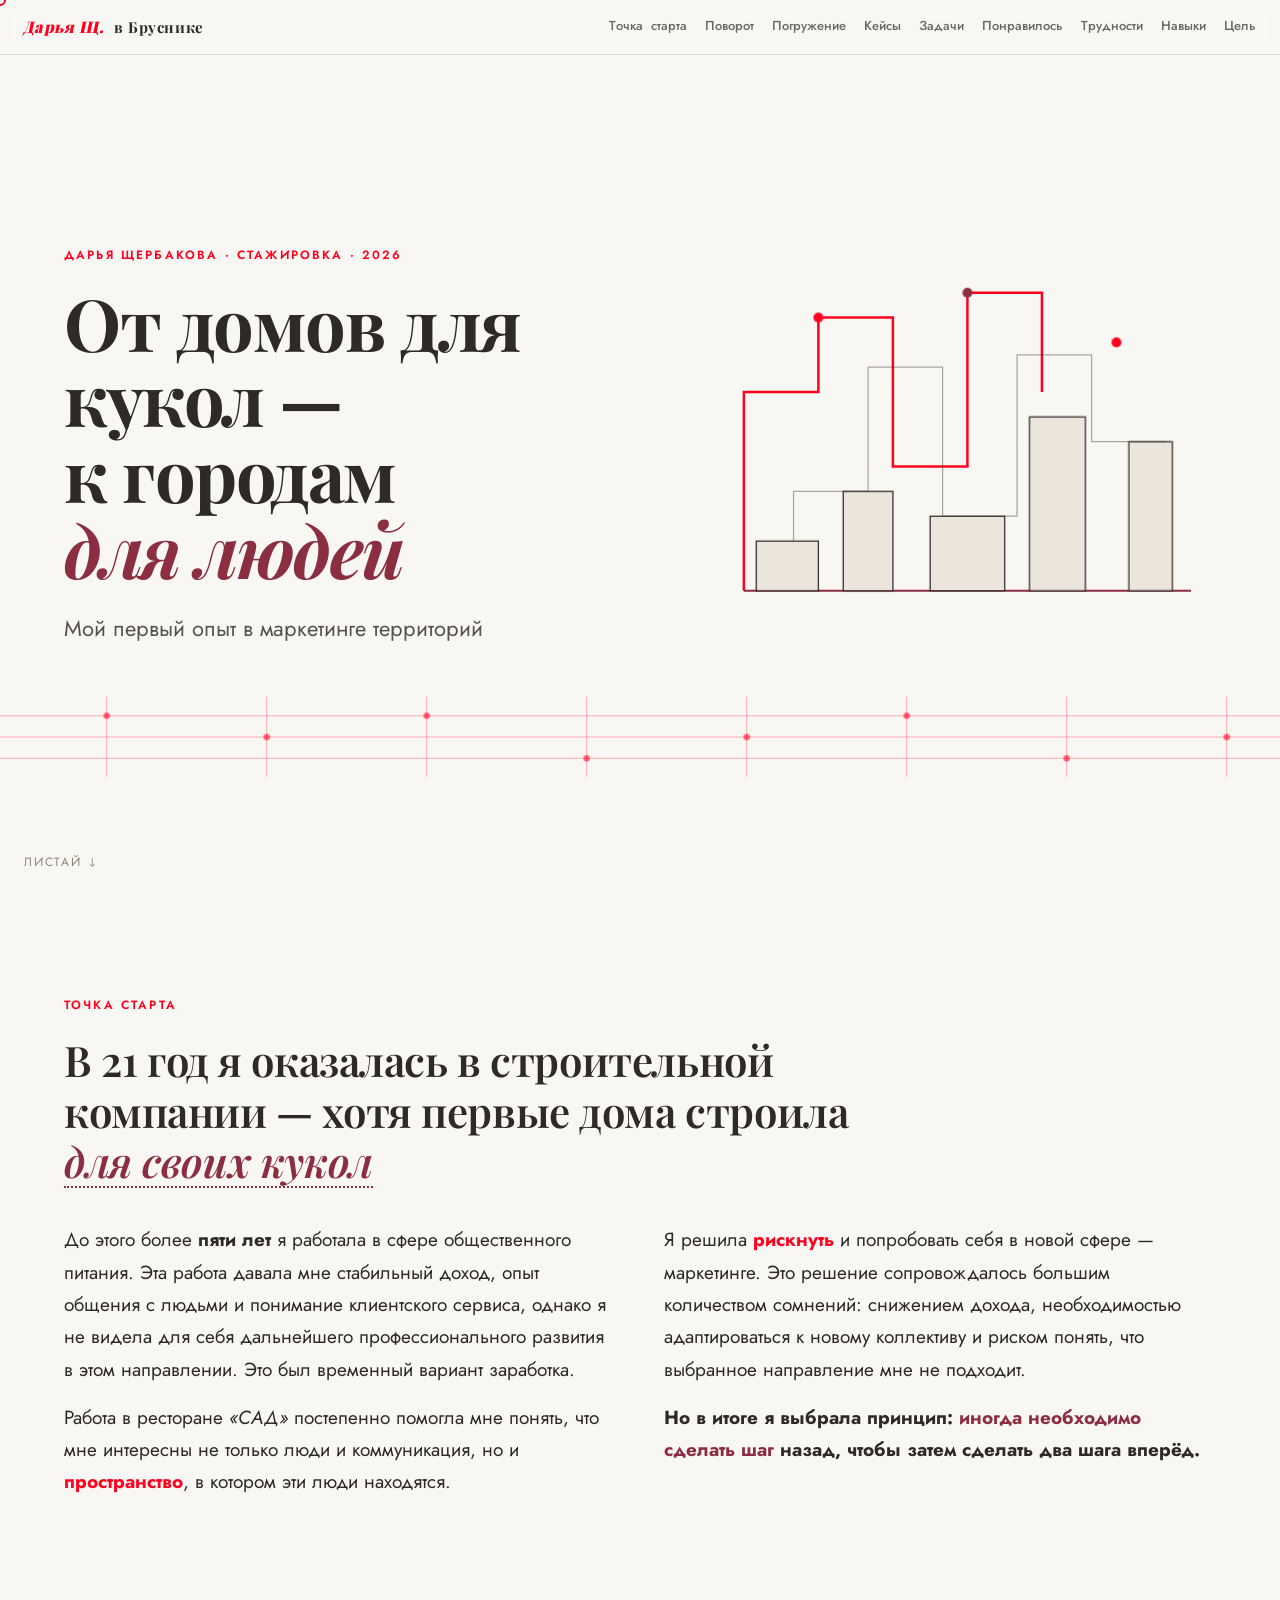
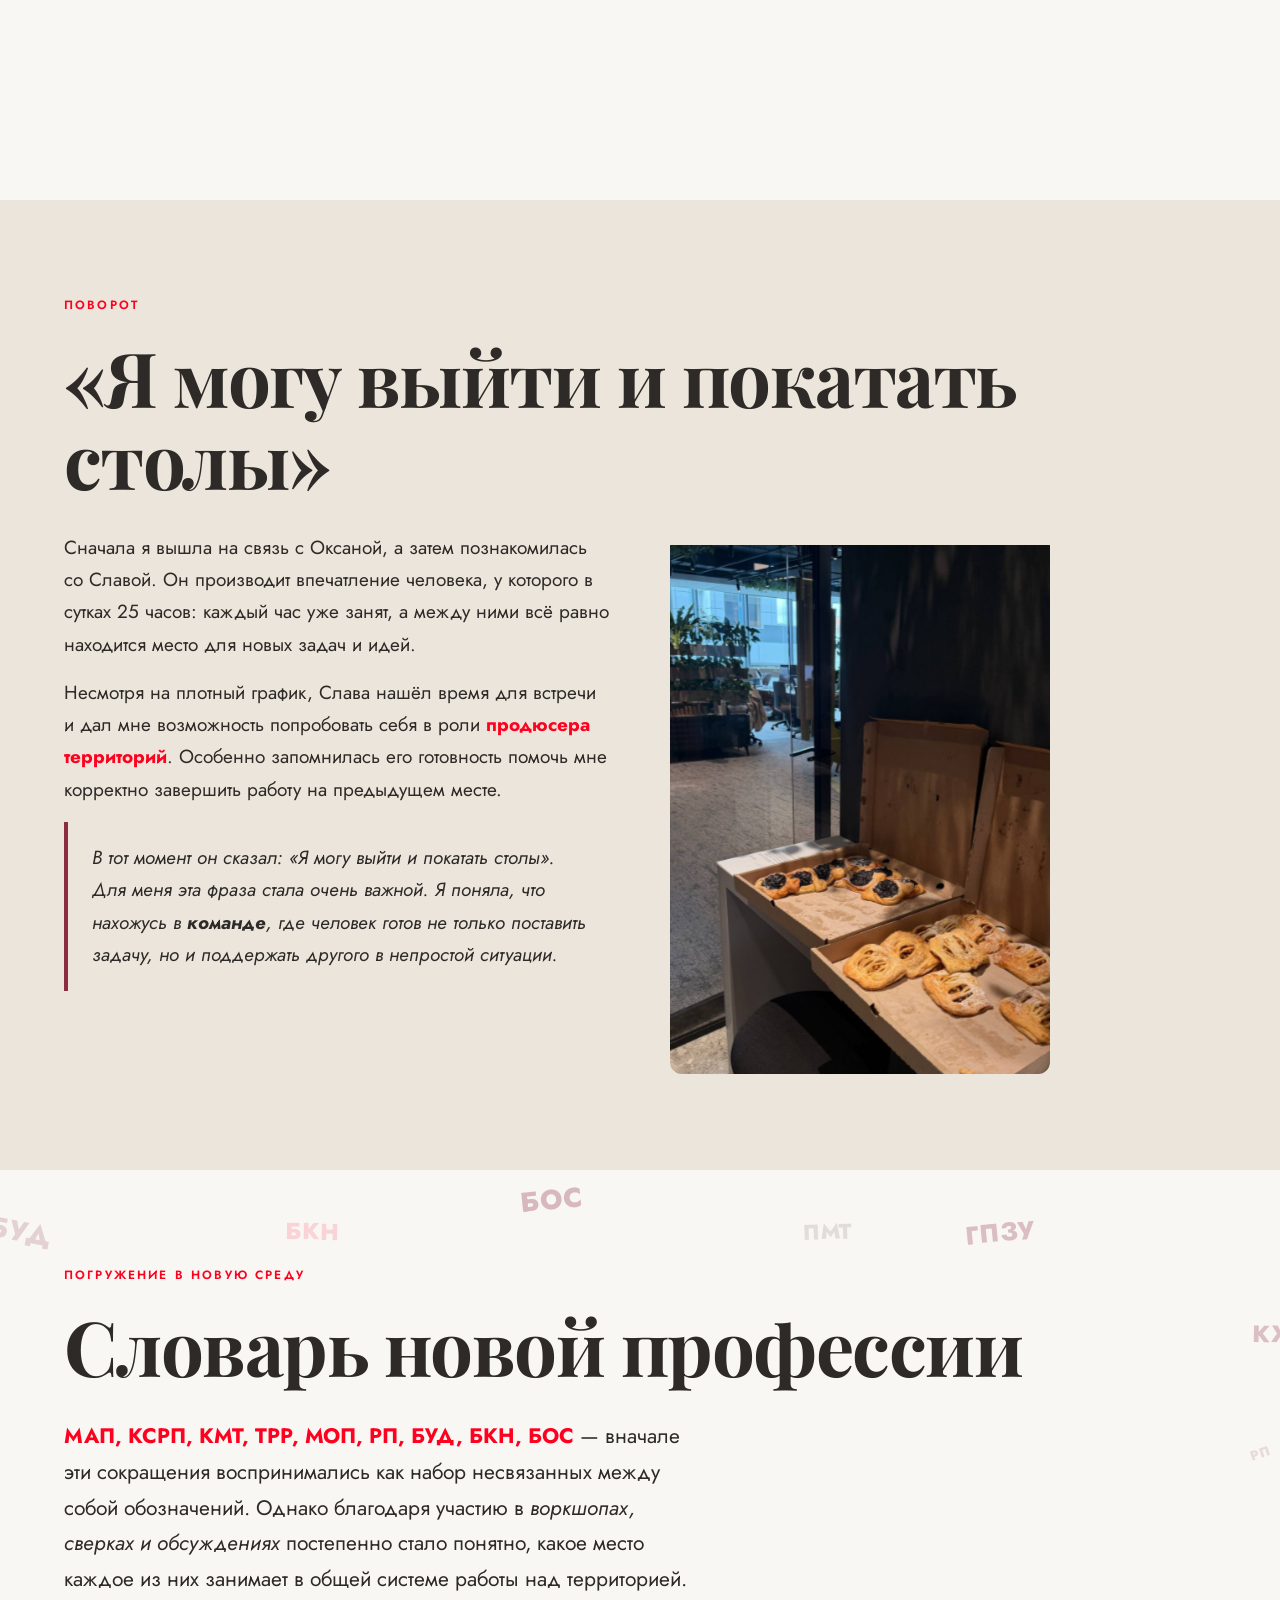
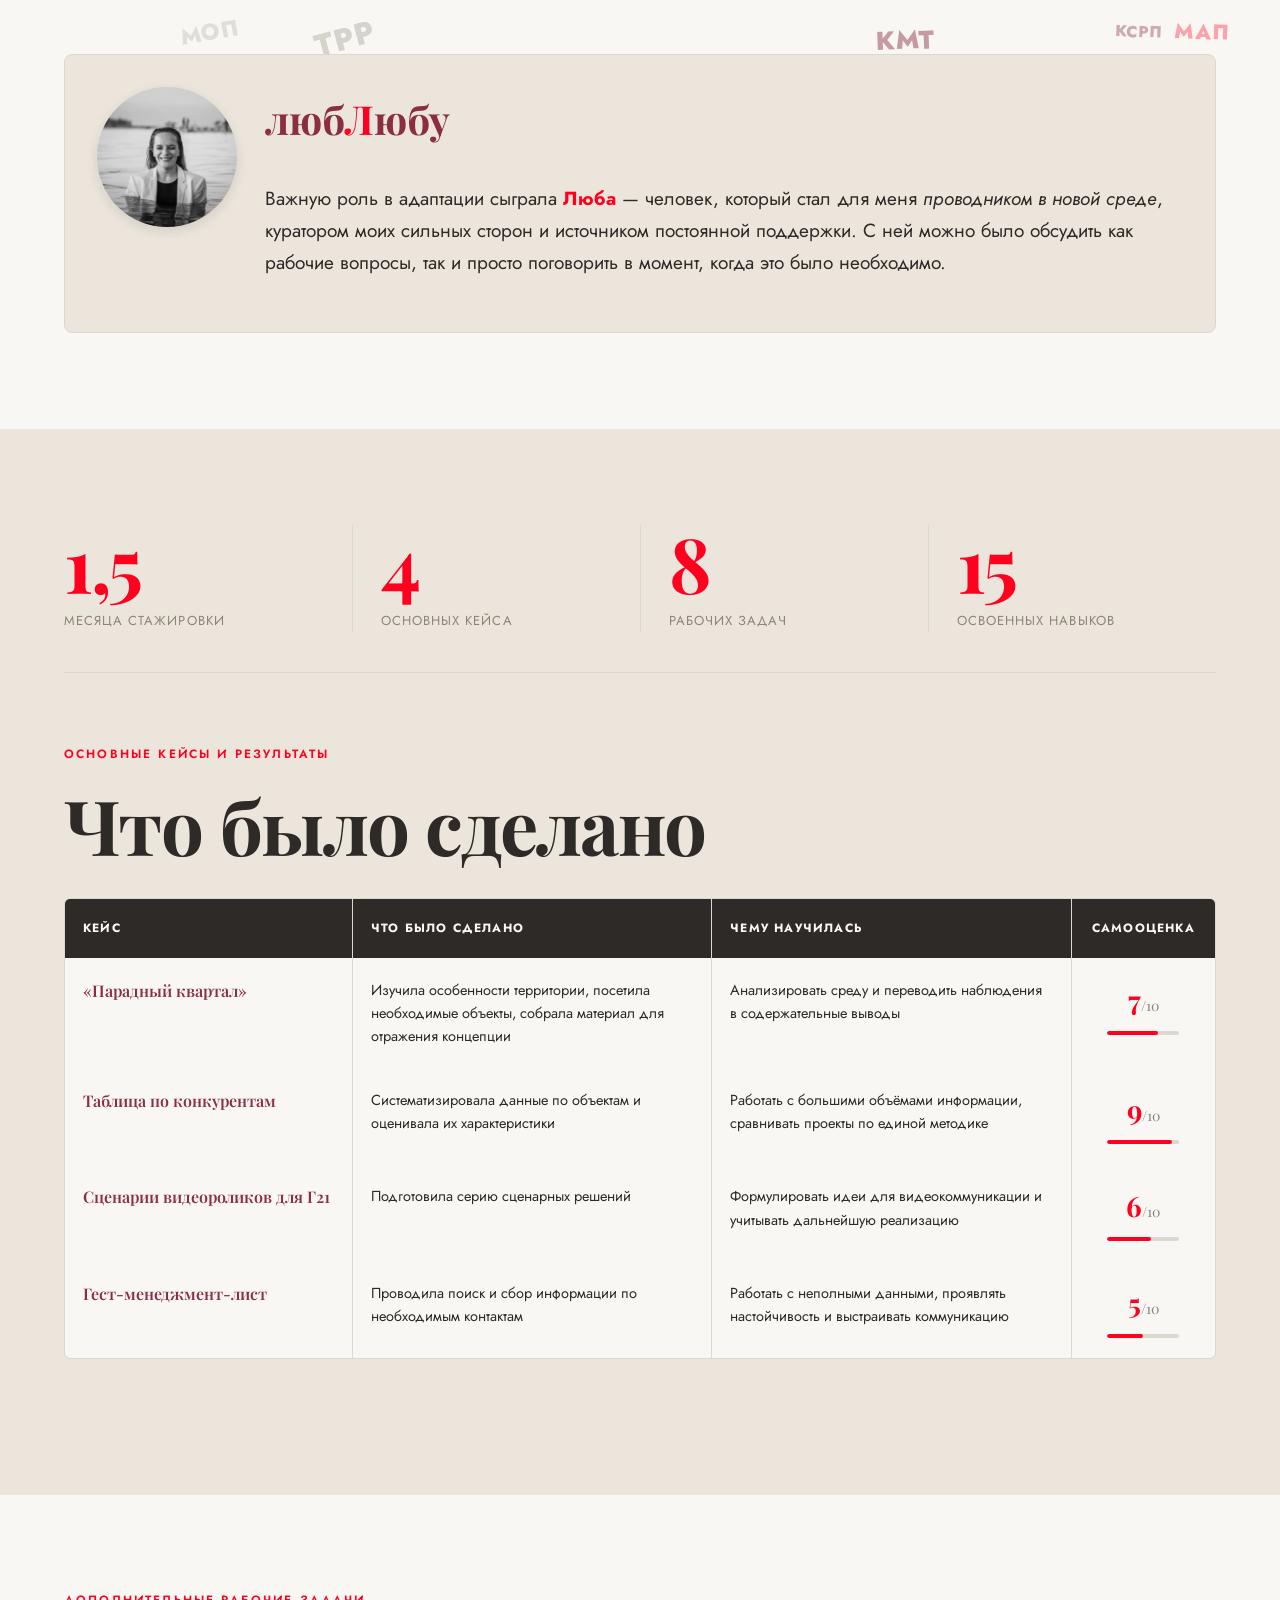
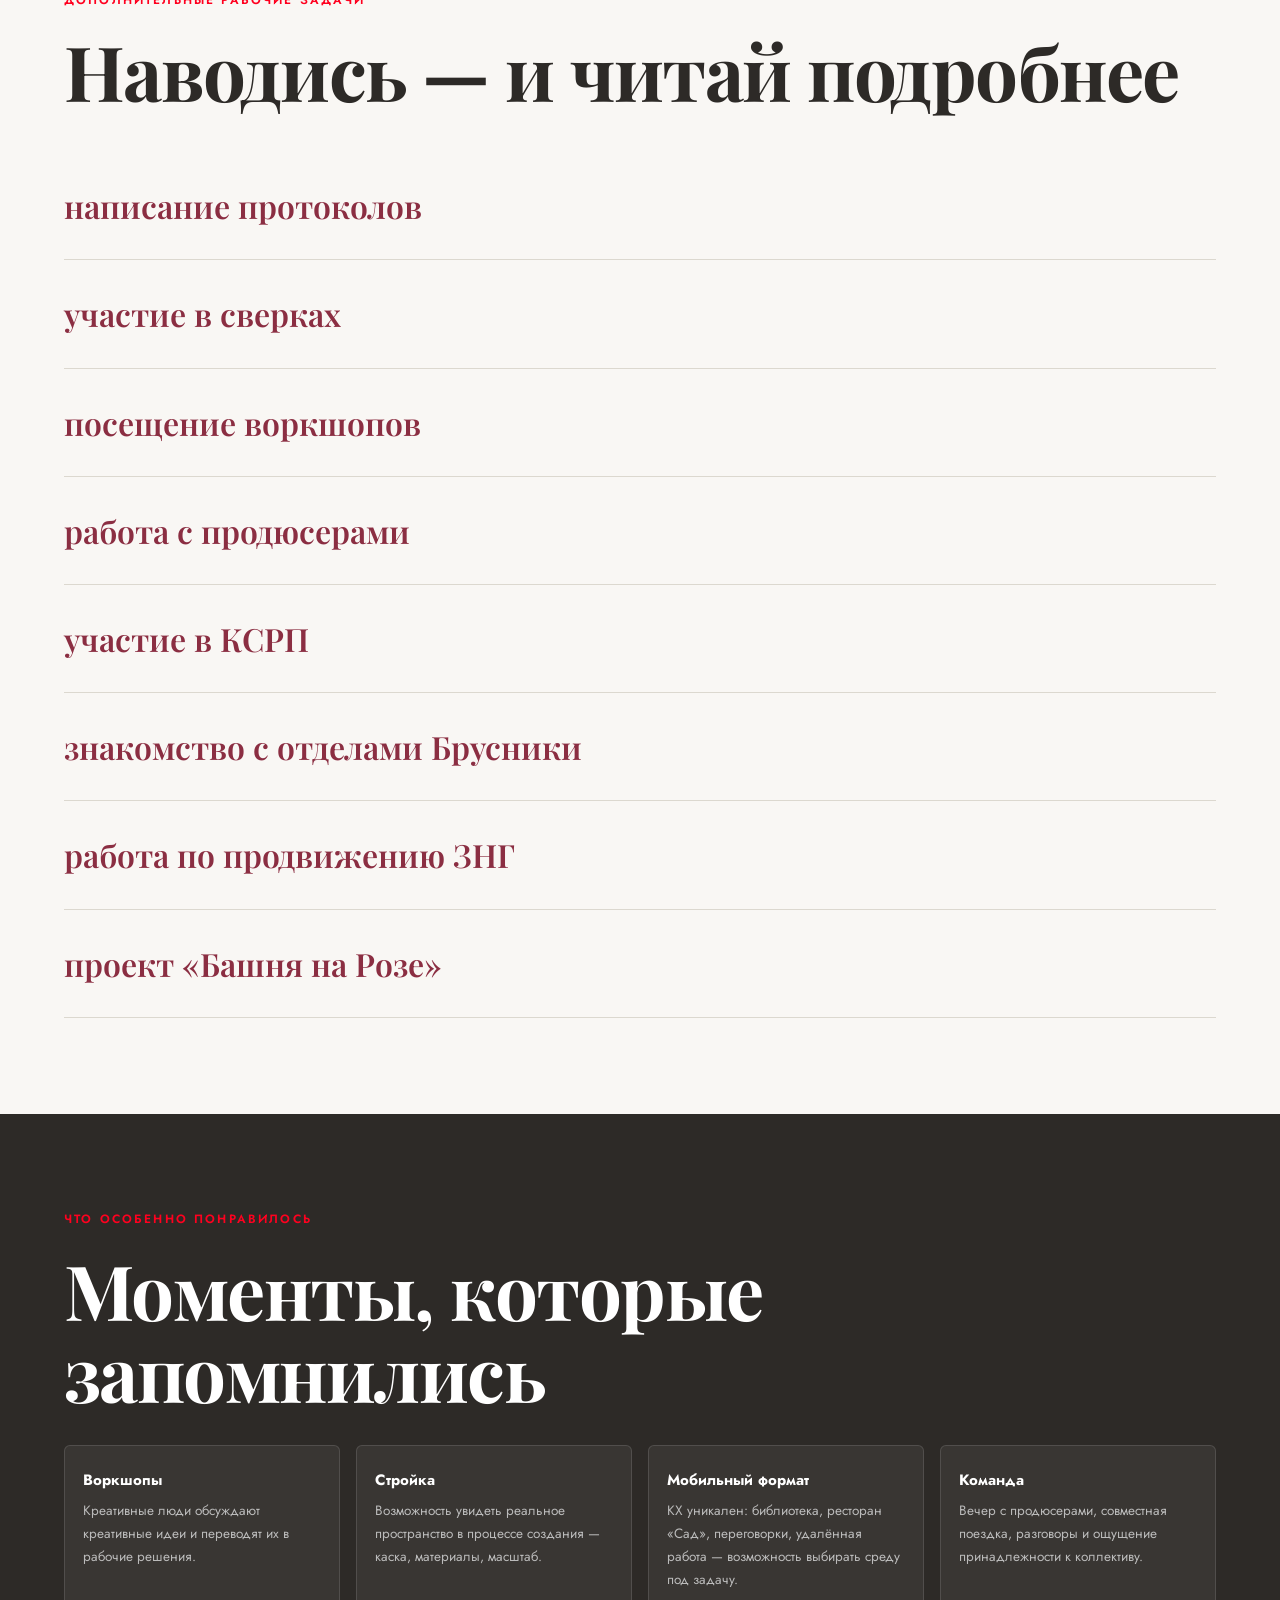
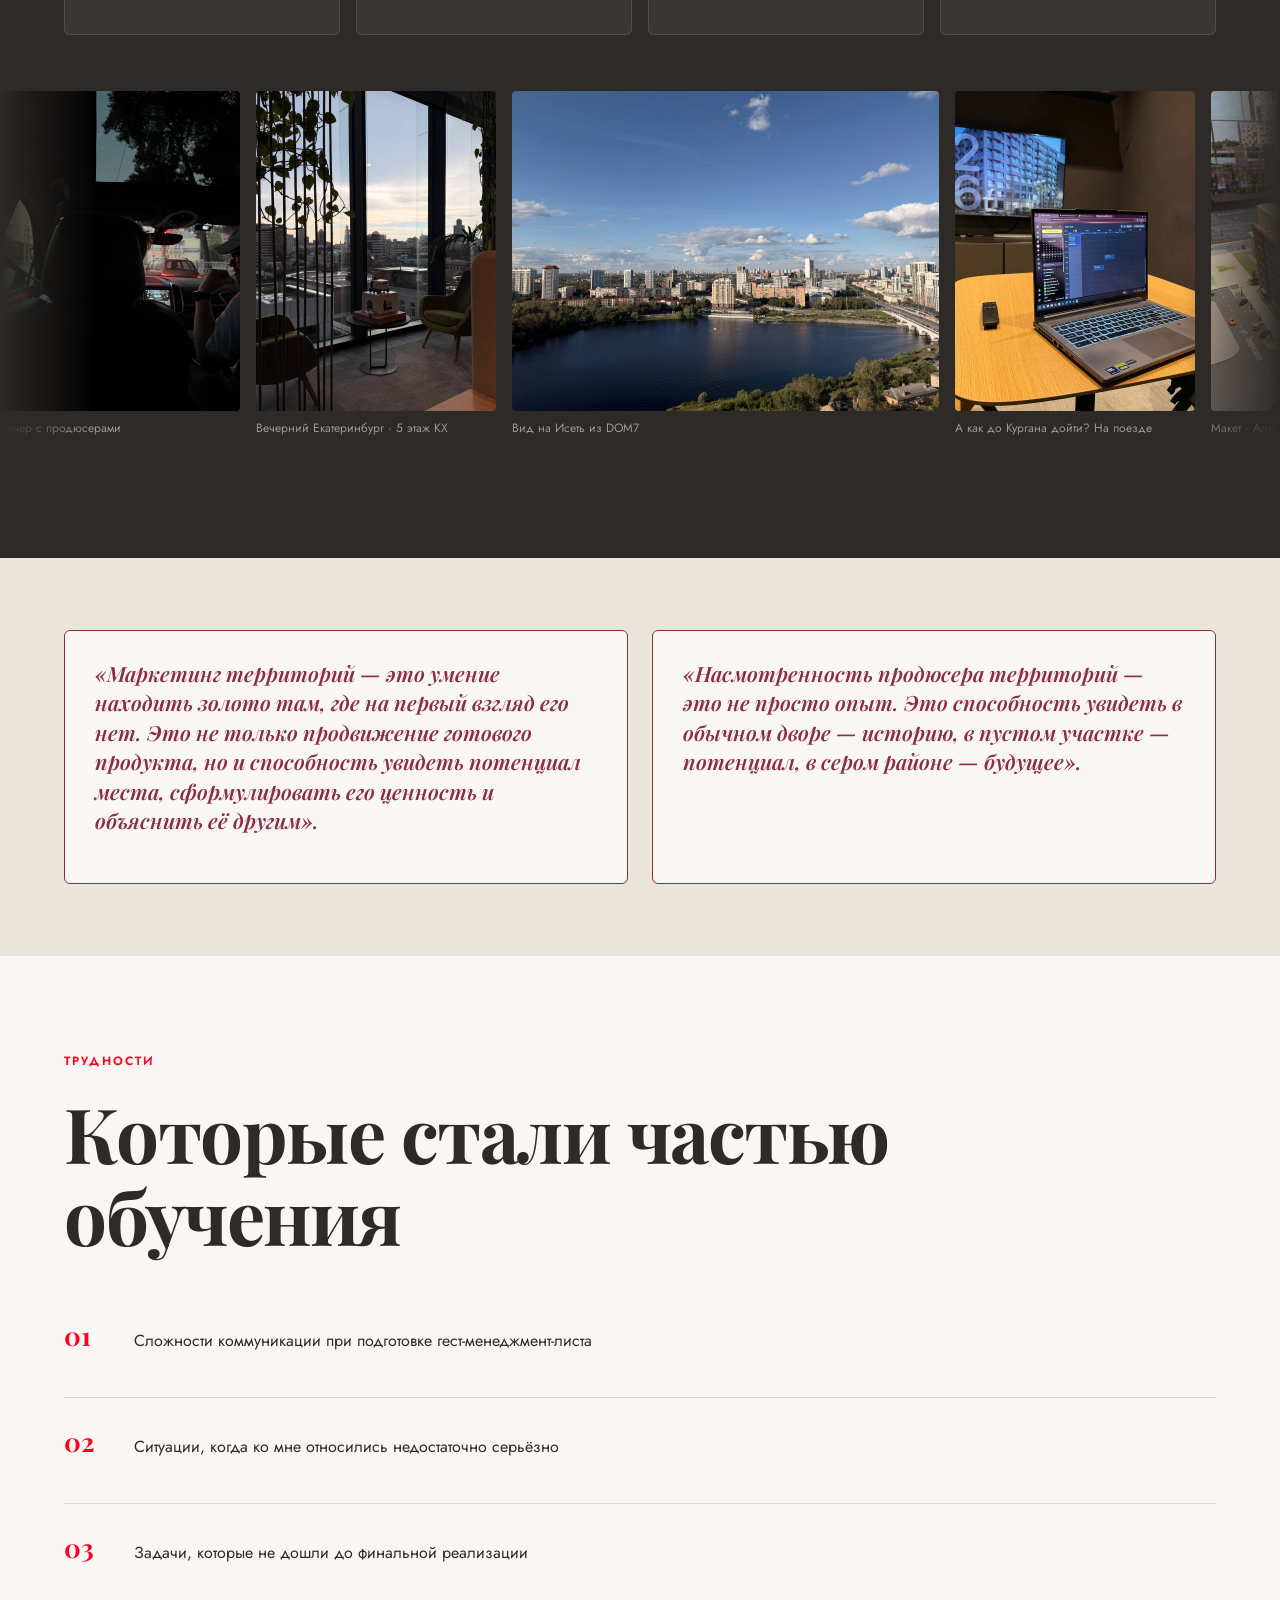
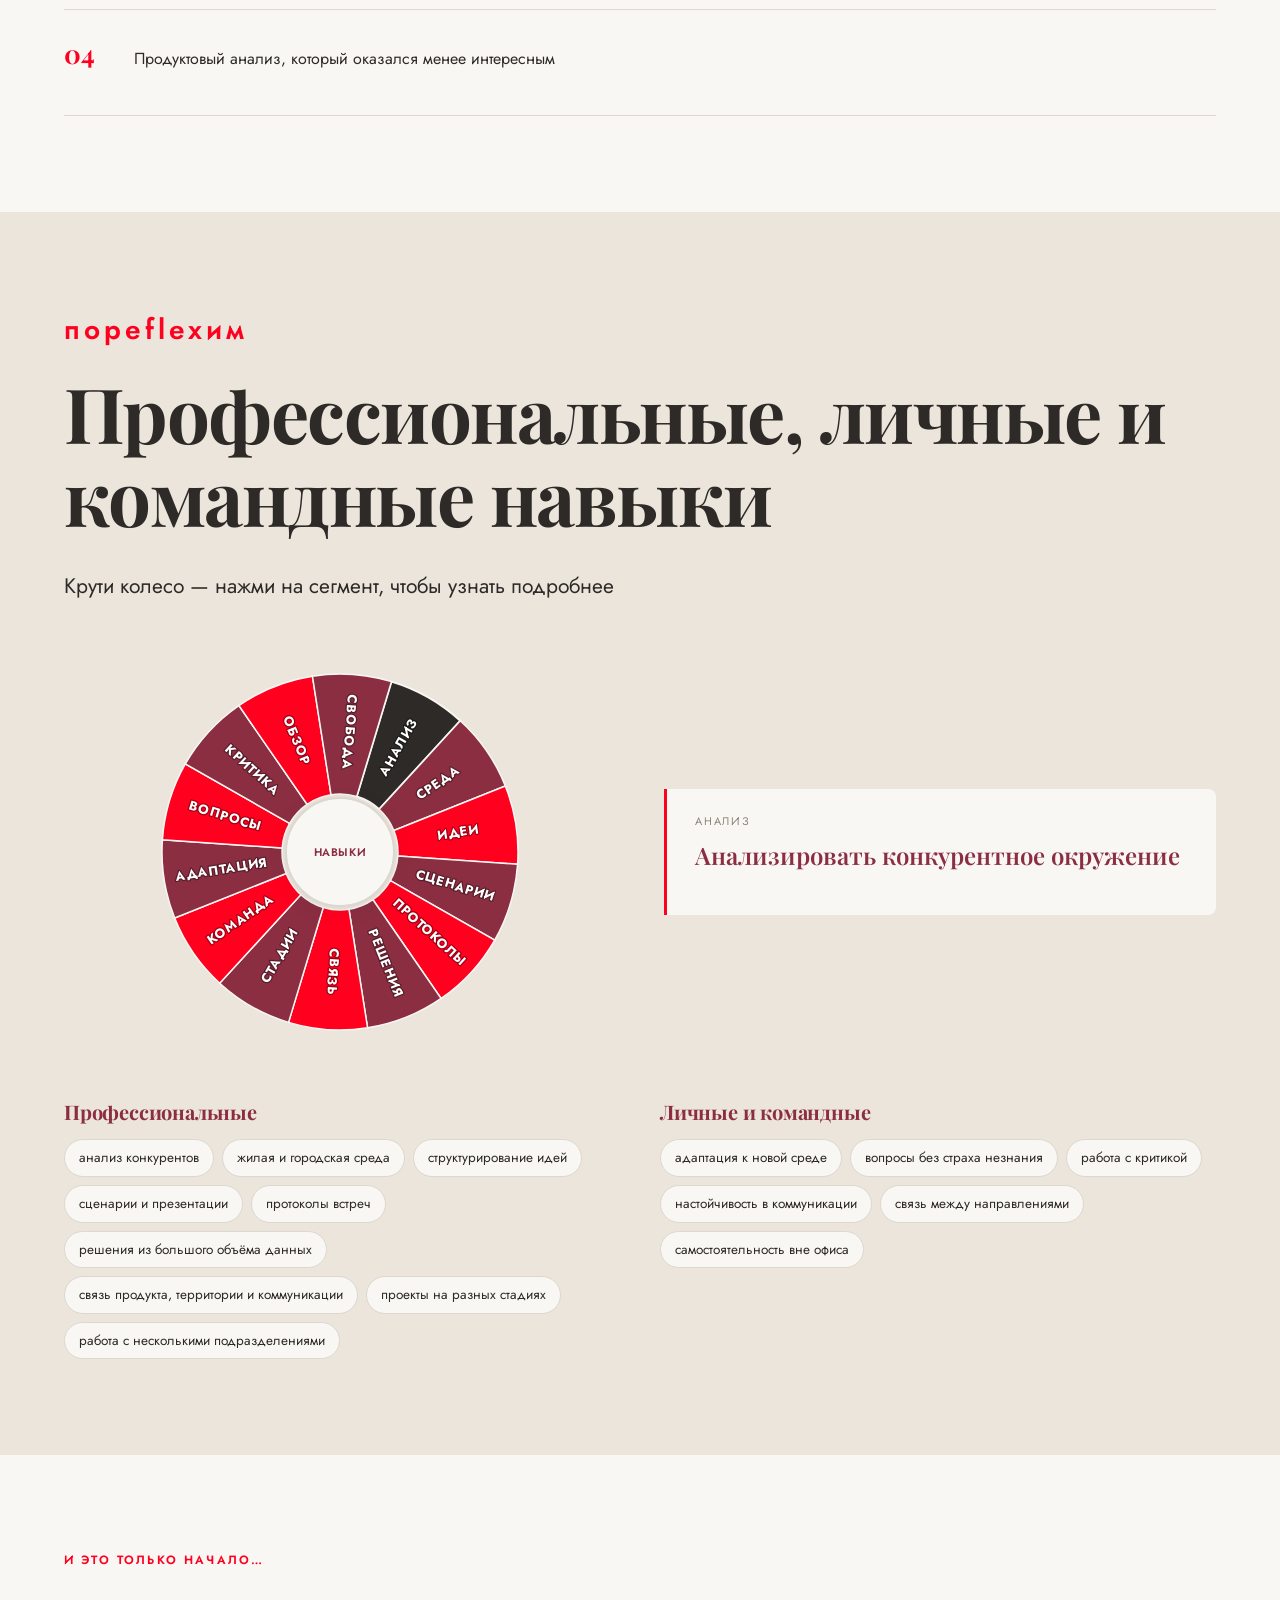
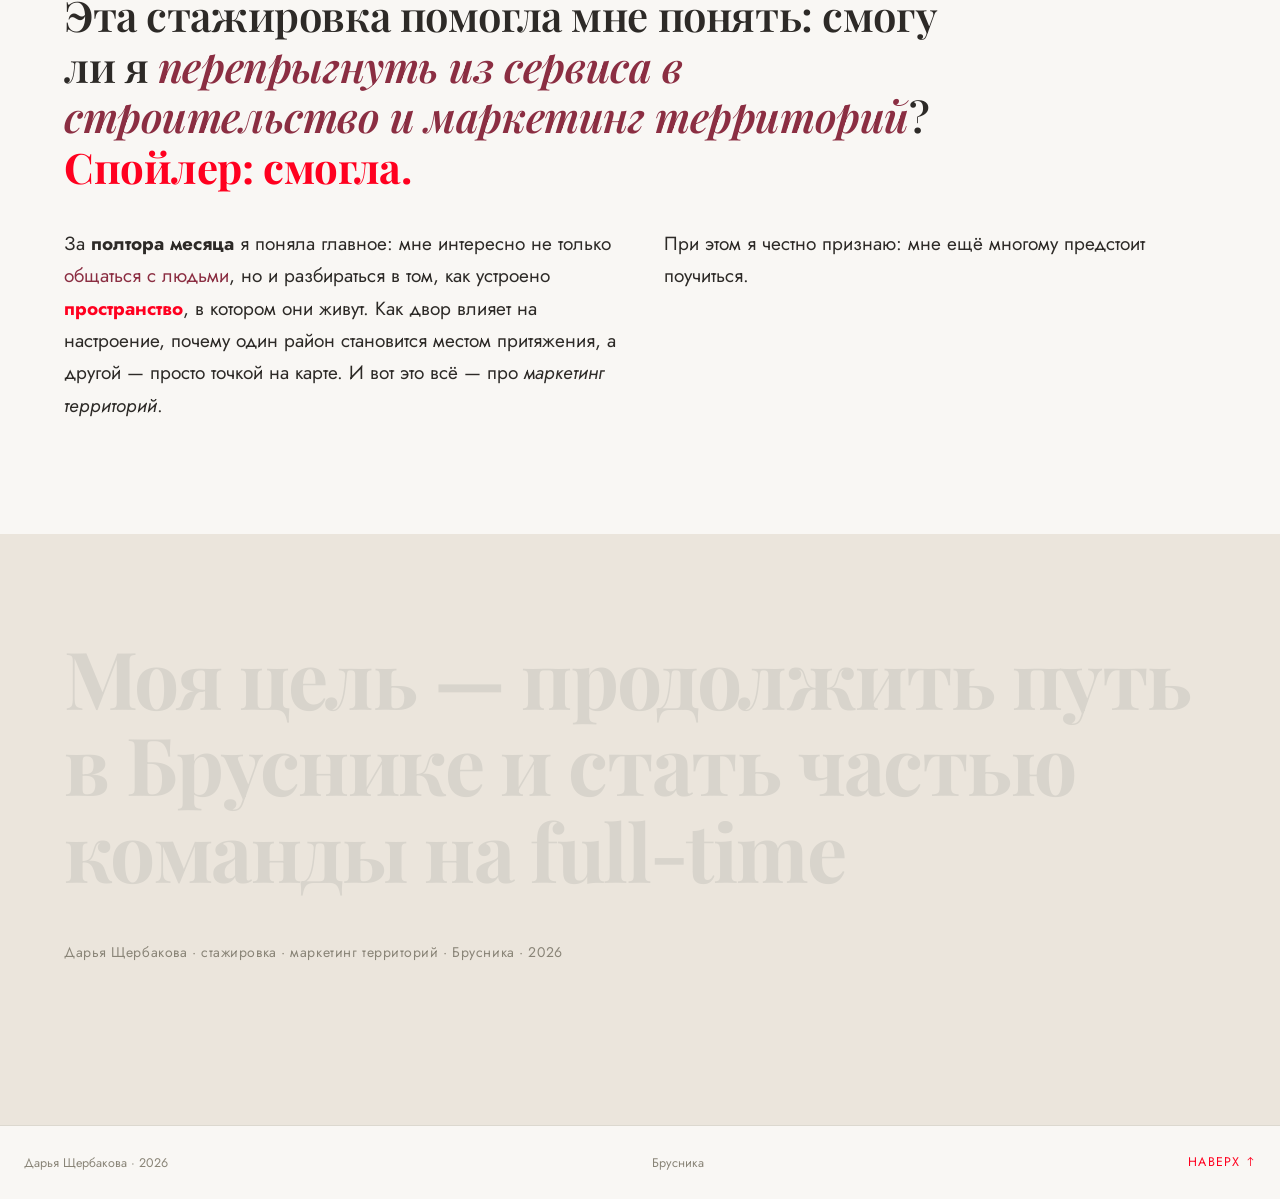
==== index.html @ 850f5a81 "Уплотнить карточку колеса, чипы навыков, доводку сегмента наверх, выравнивание оценок, разделители с" ====
<!doctype html>
<html lang="ru">
	<head>
		<meta charset="UTF-8" />
		<meta name="viewport" content="width=device-width, initial-scale=1.0" />
		<title>От домов для кукол — к городам для людей · Дарья Щербакова</title>
		<meta
			name="description"
			content="Отчёт о первом опыте в маркетинге территорий. Дарья Щербакова · Брусника · 2026"
		/>
		<meta name="robots" content="noindex" />
		<link rel="preconnect" href="https://fonts.googleapis.com" />
		<link rel="preconnect" href="https://fonts.gstatic.com" crossorigin />
		<link
			href="https://fonts.googleapis.com/css2?family=Jost:wght@400;500;600&family=Manrope:wght@400;500;600&family=Playfair+Display:ital,wght@0,400;0,600;0,700;0,900;1,400&display=swap"
			rel="stylesheet"
		/>
		<link rel="stylesheet" href="styles.css" />
	</head>
	<body>
		<div class="progress-bar" id="progressBar" aria-hidden="true"></div>
		<div class="cursor" id="cursor" aria-hidden="true"></div>
		<div class="cursor-glow" id="cursorGlow" aria-hidden="true"></div>

		<nav>
			<div class="logo"><span class="logo-name">Дарья Щ.</span> в Бруснике</div>
			<div class="links">
				<a href="#start" class="nav-link">Точка&nbsp;&nbsp;старта</a>
				<a href="#turn" class="nav-link">Поворот</a>
				<a href="#dive" class="nav-link">Погружение</a>
				<a href="#cases" class="nav-link">Кейсы</a>
				<a href="#tasks" class="nav-link">Задачи</a>
				<a href="#liked" class="nav-link">Понравилось</a>
				<a href="#hard" class="nav-link">Трудности</a>
				<a href="#reflect" class="nav-link">Навыки</a>
				<a href="#final" class="nav-link">Цель</a>
			</div>
		</nav>

		<!-- HERO -->
		<header class="hero" id="top">
			<div class="wrap hero-grid">
				<div class="hero-text">
					<div class="kicker reveal">Дарья Щербакова · Стажировка · 2026</div>
					<h1 class="reveal">
						От домов для кукол —<br />к городам <em>для людей</em>
					</h1>
					<p class="sub reveal">Мой первый опыт в маркетинге территорий</p>
				</div>
				<div class="hero-graphic reveal" aria-hidden="true">
					<svg
						class="city-lines"
						viewBox="0 0 400 320"
						fill="none"
						xmlns="http://www.w3.org/2000/svg"
					>
						<path
							class="line line-1"
							d="M20 280 L20 120 L80 120 L80 60 L140 60 L140 180 L200 180 L200 40 L260 40 L260 140 L320 140 L320 80 L380 80 L380 280"
							stroke="#FF001F"
							stroke-width="2"
						/>
						<path
							class="line line-2"
							d="M20 280 L380 280"
							stroke="#8B2E42"
							stroke-width="1.5"
						/>
						<path
							class="line line-3"
							d="M60 280 L60 200 L120 200 L120 100 L180 100 L180 220 L240 220 L240 90 L300 90 L300 160 L360 160 L360 280"
							stroke="#2D2A27"
							stroke-width="1"
							opacity="0.4"
						/>
						<circle class="dot dot-1" cx="80" cy="60" r="4" fill="#FF001F" />
						<circle class="dot dot-2" cx="200" cy="40" r="4" fill="#8B2E42" />
						<circle class="dot dot-3" cx="320" cy="80" r="4" fill="#FF001F" />
						<rect
							class="block block-1"
							x="30"
							y="240"
							width="50"
							height="40"
							fill="#EBE5DC"
							stroke="#2D2A27"
							stroke-width="1"
						/>
						<rect
							class="block block-2"
							x="100"
							y="200"
							width="40"
							height="80"
							fill="#EBE5DC"
							stroke="#2D2A27"
							stroke-width="1"
						/>
						<rect
							class="block block-3"
							x="170"
							y="220"
							width="60"
							height="60"
							fill="#EBE5DC"
							stroke="#2D2A27"
							stroke-width="1"
						/>
						<rect
							class="block block-4"
							x="250"
							y="140"
							width="45"
							height="140"
							fill="#EBE5DC"
							stroke="#2D2A27"
							stroke-width="1"
						/>
						<rect
							class="block block-5"
							x="330"
							y="160"
							width="35"
							height="120"
							fill="#EBE5DC"
							stroke="#2D2A27"
							stroke-width="1"
						/>
					</svg>
				</div>
			</div>
			<div class="hero-animation">
				<svg class="city-plan" viewBox="0 0 1200 80" preserveAspectRatio="xMidYMid slice">
					<!-- Горизонтальные линии -->
					<line class="plan-line h-line-1" x1="0" y1="20" x2="1200" y2="20" />
					<line class="plan-line h-line-2" x1="0" y1="40" x2="1200" y2="40" />
					<line class="plan-line h-line-3" x1="0" y1="60" x2="1200" y2="60" />
					
					<!-- Вертикальные линии -->
					<line class="plan-line v-line-1" x1="100" y1="0" x2="100" y2="80" />
					<line class="plan-line v-line-2" x1="250" y1="0" x2="250" y2="80" />
					<line class="plan-line v-line-3" x1="400" y1="0" x2="400" y2="80" />
					<line class="plan-line v-line-4" x1="550" y1="0" x2="550" y2="80" />
					<line class="plan-line v-line-5" x1="700" y1="0" x2="700" y2="80" />
					<line class="plan-line v-line-6" x1="850" y1="0" x2="850" y2="80" />
					<line class="plan-line v-line-7" x1="1000" y1="0" x2="1000" y2="80" />
					<line class="plan-line v-line-8" x1="1150" y1="0" x2="1150" y2="80" />
					
					<!-- Пульсирующие точки на пересечениях -->
					<circle class="plan-dot dot-1" cx="100" cy="20" r="3" />
					<circle class="plan-dot dot-2" cx="250" cy="40" r="3" />
					<circle class="plan-dot dot-3" cx="400" cy="20" r="3" />
					<circle class="plan-dot dot-4" cx="550" cy="60" r="3" />
					<circle class="plan-dot dot-5" cx="700" cy="40" r="3" />
					<circle class="plan-dot dot-6" cx="850" cy="20" r="3" />
					<circle class="plan-dot dot-7" cx="1000" cy="60" r="3" />
					<circle class="plan-dot dot-8" cx="1150" cy="40" r="3" />
					
					<!-- Машинки на горизонтальных линиях - пробка -->
					<!-- Линия 1 -->
					<g class="car car-1-1">
						<rect x="0" y="17" width="18" height="6" rx="2" fill="#ff001f" />
						<circle cx="4" cy="23" r="2" fill="#2d2a27" />
						<circle cx="14" cy="23" r="2" fill="#2d2a27" />
					</g>
					<g class="car car-1-2">
						<rect x="0" y="17" width="18" height="6" rx="2" fill="#8b2e42" />
						<circle cx="4" cy="23" r="2" fill="#2d2a27" />
						<circle cx="14" cy="23" r="2" fill="#2d2a27" />
					</g>
					<g class="car car-1-3">
						<rect x="0" y="17" width="18" height="6" rx="2" fill="#8a8578" />
						<circle cx="4" cy="23" r="2" fill="#2d2a27" />
						<circle cx="14" cy="23" r="2" fill="#2d2a27" />
					</g>
					
					<!-- Линия 2 -->
					<g class="car car-2-1">
						<rect x="0" y="37" width="18" height="6" rx="2" fill="#2d2a27" />
						<circle cx="4" cy="43" r="2" fill="#1a1816" />
						<circle cx="14" cy="43" r="2" fill="#1a1816" />
					</g>
					<g class="car car-2-2">
						<rect x="0" y="37" width="18" height="6" rx="2" fill="#ff001f" />
						<circle cx="4" cy="43" r="2" fill="#2d2a27" />
						<circle cx="14" cy="43" r="2" fill="#2d2a27" />
					</g>
					<g class="car car-2-3">
						<rect x="0" y="37" width="18" height="6" rx="2" fill="#dcd8cf" />
						<circle cx="4" cy="43" r="2" fill="#2d2a27" />
						<circle cx="14" cy="43" r="2" fill="#2d2a27" />
					</g>
					
					<!-- Линия 3 -->
					<g class="car car-3-1">
						<rect x="0" y="57" width="18" height="6" rx="2" fill="#8b2e42" />
						<circle cx="4" cy="63" r="2" fill="#2d2a27" />
						<circle cx="14" cy="63" r="2" fill="#2d2a27" />
					</g>
					<g class="car car-3-2">
						<rect x="0" y="57" width="18" height="6" rx="2" fill="#8a8578" />
						<circle cx="4" cy="63" r="2" fill="#2d2a27" />
						<circle cx="14" cy="63" r="2" fill="#2d2a27" />
					</g>
					<g class="car car-3-3">
						<rect x="0" y="57" width="18" height="6" rx="2" fill="#ff001f" />
						<circle cx="4" cy="63" r="2" fill="#2d2a27" />
						<circle cx="14" cy="63" r="2" fill="#2d2a27" />
					</g>
				</svg>
			</div>
			<div class="scroll-hint">Листай ↓</div>
		</header>

		<!-- ТОЧКА СТАРТА -->
		<section id="start" class="story">
			<div class="wrap">
				<div class="kicker reveal">Точка старта</div>
				<blockquote class="reveal quote-large">
					В 21 год я оказалась в строительной компании — хотя первые дома
					строила
					<em class="dolls-trigger" tabindex="0">для своих кукол</em>
				</blockquote>
				<div class="start-stage">
					<div class="cols reveal">
						<div>
							<p>
								До этого более <strong>пяти лет</strong> я работала в сфере
								общественного питания. Эта работа давала мне стабильный доход,
								опыт общения с людьми и понимание клиентского сервиса, однако я
								не видела для себя дальнейшего профессионального развития в этом
								направлении. Это был временный вариант заработка.
							</p>
							<p>
								Работа в ресторане <em>«САД»</em> постепенно помогла мне понять,
								что мне интересны не только люди и коммуникация, но и
								<span class="highlight-text">пространство</span>, в котором эти
								люди находятся.
							</p>
						</div>
						<div>
							<p>
								Я решила <strong class="highlight-text">рискнуть</strong> и
								попробовать себя в новой сфере — маркетинге. Это решение
								сопровождалось большим количеством сомнений: снижением дохода,
								необходимостью адаптироваться к новому коллективу и риском
								понять, что выбранное направление мне не подходит.
							</p>
							<p>
								<strong
									>Но в итоге я выбрала принцип:
									<span class="text-wine">иногда необходимо сделать шаг</span>
									назад, чтобы затем сделать два шага вперёд.</strong
								>
							</p>
						</div>
					</div>
					<figure class="start-pop">
						<img
							src="img/детство_первые_объекты.jpeg"
							alt="Детское фото: домик из картонной коробки для кукол"
							loading="lazy"
						/>
						<figcaption>Я и мои первые «объекты»</figcaption>
					</figure>
				</div>
			</div>
		</section>

		<!-- ПОВОРОТ -->
		<section id="turn">
			<div class="wrap">
				<div class="kicker reveal">Поворот</div>
				<h2 class="h2 reveal">«Я могу выйти и покатать столы»</h2>
				<div class="turn-grid reveal">
					<div>
						<div class="turn-text">
							<p>
								Сначала я вышла на связь с Оксаной, а затем познакомилась со
								Славой. Он производит впечатление человека, у которого в сутках
								25 часов: каждый час уже занят, а между ними всё равно находится
								место для новых задач и идей.
							</p>
							<p>
								Несмотря на плотный график, Слава нашёл время для встречи и дал
								мне возможность попробовать себя в роли
								<span class="highlight-text">продюсера территорий</span>.
								Особенно запомнилась его готовность помочь мне корректно
								завершить работу на предыдущем месте.
							</p>
							<p class="highlight">
								В тот момент он сказал:
								<em>«Я могу выйти и покатать столы»</em>. Для меня эта фраза
								стала очень важной. Я поняла, что нахожусь в
								<strong>команде</strong>, где человек готов не только поставить
								задачу, но и поддержать другого в непростой ситуации.
							</p>
						</div>
					</div>
					<figure class="turn-photo">
						<img
							src="img/первые_дни_слойки_от_Славы.jpeg"
							alt="Первые дни — слойки от Славы"
							loading="lazy"
						/>
						<figcaption>Первые дни. Слойки от Славы</figcaption>
					</figure>
				</div>
			</div>
		</section>

		<!-- ПОГРУЖЕНИЕ -->
		<section id="dive" class="dive-sec">
			<div class="wrap">
				<div class="boom-wrap">
					<div class="boom" id="boom" aria-hidden="true"></div>
					<div class="kicker reveal">Погружение в новую среду</div>
					<h2 class="h2 reveal">Словарь новой профессии</h2>
					<p class="lead reveal">
						<strong class="highlight-text"
							>МАП, КСРП, КМТ, ТРР, МОП, РП, БУД, БКН, БОС</strong
						>
						— вначале эти сокращения воспринимались как набор несвязанных между
						собой обозначений. Однако благодаря участию в
						<em>воркшопах, сверках и обсуждениях</em> постепенно стало понятно,
						какое место каждое из них занимает в общей системе работы над
						территорией.
					</p>
				</div>

				<div class="lyuba reveal">
					<div class="lyuba-photo-wrap">
						<img
							src="img/люба.jpeg"
							alt="Люба"
							class="lyuba-img"
							loading="lazy"
						/>
					</div>
					<div class="lyuba-text">
						<div class="lyuba-tag">люб<span class="heart">Л</span>юбу</div>
						<p>
							Важную роль в адаптации сыграла
							<strong class="highlight-text">Люба</strong> — человек, который
							стал для меня <em>проводником в новой среде</em>, куратором моих
							сильных сторон и источником постоянной поддержки. С ней можно было
							обсудить как рабочие вопросы, так и просто поговорить в момент,
							когда это было необходимо.
						</p>
					</div>
				</div>
			</div>
		</section>

		<!-- КЕЙСЫ -->
		<section id="cases">
			<div class="wrap">
				<div class="stats reveal">
					<div class="stat">
						<span class="stat-num" data-count="1.5" data-decimals="1">0</span>
						<span class="stat-label">месяца стажировки</span>
					</div>
					<div class="stat">
						<span class="stat-num" data-count="4">0</span>
						<span class="stat-label">основных кейса</span>
					</div>
					<div class="stat">
						<span class="stat-num" data-count="8">0</span>
						<span class="stat-label">рабочих задач</span>
					</div>
					<div class="stat">
						<span class="stat-num" data-count="15">0</span>
						<span class="stat-label">освоенных навыков</span>
					</div>
				</div>
				<div class="kicker reveal">Основные кейсы и результаты</div>
				<h2 class="h2 reveal">Что было сделано</h2>
				<div class="cases-table reveal">
					<div class="case-row case-head">
						<div>Кейс</div>
						<div>Что было сделано</div>
						<div>Чему научилась</div>
						<div>Самооценка</div>
					</div>
					<div class="case-row">
						<div class="case-name">«Парадный квартал»</div>
						<div>
							Изучила особенности территории, посетила необходимые объекты,
							собрала материал для отражения концепции
						</div>
						<div>
							Анализировать среду и переводить наблюдения в содержательные
							выводы
						</div>
						<div class="score">
							7<span>/10</span>
							<span class="score-bar" style="--v: 7" aria-hidden="true"></span>
						</div>
					</div>
					<div class="case-row">
						<div class="case-name">Таблица по конкурентам</div>
						<div>
							Систематизировала данные по объектам и оценивала их характеристики
						</div>
						<div>
							Работать с большими объёмами информации, сравнивать проекты по
							единой методике
						</div>
						<div class="score">
							9<span>/10</span>
							<span class="score-bar" style="--v: 9" aria-hidden="true"></span>
						</div>
					</div>
					<div class="case-row">
						<div class="case-name">Сценарии видеороликов для Г21</div>
						<div>Подготовила серию сценарных решений</div>
						<div>
							Формулировать идеи для видеокоммуникации и учитывать дальнейшую
							реализацию
						</div>
						<div class="score">
							6<span>/10</span>
							<span class="score-bar" style="--v: 6" aria-hidden="true"></span>
						</div>
					</div>
					<div class="case-row">
						<div class="case-name">Гест-менеджмент-лист</div>
						<div>
							Проводила поиск и сбор информации по необходимым контактам
						</div>
						<div>
							Работать с неполными данными, проявлять настойчивость и
							выстраивать коммуникацию
						</div>
						<div class="score">
							5<span>/10</span>
							<span class="score-bar" style="--v: 5" aria-hidden="true"></span>
						</div>
					</div>
				</div>
			</div>
		</section>

		<!-- ДОП ЗАДАЧИ -->
		<section id="tasks" class="tasks-sec">
			<div class="wrap">
				<div class="kicker reveal">Дополнительные рабочие задачи</div>
				<h2 class="h2 reveal">Наводись — и читай подробнее</h2>
				<div class="tasks-list">
					<div class="task-item reveal" data-task>
						<div class="task-short">написание протоколов</div>
						<div class="task-full">
							Отдельным направлением работы стала подготовка протоколов встреч.
							Постепенно эта задача превратилась из вспомогательной и монотонной
							в одну из наиболее интересных для меня. Она напомнила мне
							конспектирование, которым я регулярно занималась в школе и
							университете, но приобрела прикладное значение: необходимо не
							просто записать всё сказанное, а выделить главные идеи, решения,
							поручения и точки дальнейшей проработки.
						</div>
					</div>
					<div class="task-item reveal" data-task>
						<div class="task-short">участие в сверках</div>
						<div class="task-full">
							Регулярное участие в сверках помогло понять, как команда движется
							к общей цели и где мой вклад влияет на результат.
						</div>
					</div>
					<div class="task-item reveal" data-task>
						<div class="task-short">посещение воркшопов</div>
						<div class="task-full">
							Воркшопы по маркетингу территорий — место, где креативные люди
							обсуждают идеи и переводят их в рабочие решения.
						</div>
					</div>
					<div class="task-item reveal" data-task>
						<div class="task-short">работа с продюсерами</div>
						<div class="task-full">
							Взаимодействие с опытными продюсерами дало понимание, как устроена
							профессия изнутри — от идеи до защиты.
						</div>
					</div>
					<div class="task-item reveal" data-task>
						<div class="task-short">участие в КСРП</div>
						<div class="task-full">
							КСРП оказалось для меня особенно волнительным мероприятием.
							Несмотря на отсутствие страха публичных выступлений, я переживала
							за докладчиков. Это напоминало погружение в клетке в океан к
							акулам: главная задача — выдержать давление, сохранить идею и
							выйти из обсуждения сильнее. В то же время именно там я увидела,
							что критика может быть не препятствием, а точкой роста. В будущем
							мне хотелось бы самостоятельно защищать один из проектов на КСРП.
						</div>
					</div>
					<figure class="task-photo task-photo-inline reveal">
						<img
							src="img/КСРП_интересный_макет_и_внутренний_страх.jpeg"
							alt="КСРП — макет и внутренний страх"
							loading="lazy"
						/>
						<figcaption>КСРП — интересный макет и внутренний страх</figcaption>
					</figure>
					<div class="task-item reveal" data-task>
						<div class="task-short">знакомство с отделами Брусники</div>
						<div class="task-full">
							Познакомилась с разными подразделениями компании и поняла, как
							связаны продукт, маркетинг и аналитика.
						</div>
					</div>
					<div class="task-item reveal" data-task>
						<div class="task-short">работа по продвижению ЗНГ</div>
						<div class="task-full">
							Участвовала в задачах по продвижению загородного направления —
							новый для меня формат работы с территорией.
						</div>
					</div>
					<div class="task-item reveal" data-task>
						<div class="task-short">проект «Башня на Розе»</div>
						<div class="task-full">
							Работа над проектом «Башня на Розе» — знакомство с особенностями
							позиционирования городского объекта.
						</div>
					</div>
				</div>
				</div>
				</div>
			</div>
		</section>

		<!-- ЧТО ПОНРАВИЛОСЬ -->
		<section id="liked" class="strip-sec">
			<div class="wrap">
				<div class="kicker reveal">Что особенно понравилось</div>
				<h2 class="h2 reveal">Моменты, которые запомнились</h2>
				<div class="liked-grid reveal">
					<div class="liked-card">
						<b>Воркшопы</b>
						<p>
							Креативные люди обсуждают креативные идеи и переводят их в рабочие
							решения.
						</p>
					</div>
					<div class="liked-card">
						<b>Стройка</b>
						<p>
							Возможность увидеть реальное пространство в процессе создания —
							каска, материалы, масштаб.
						</p>
					</div>
					<div class="liked-card">
						<b>Мобильный формат</b>
						<p>
							КХ уникален: библиотека, ресторан «Сад», переговорки, удалённая
							работа — возможность выбирать среду под задачу.
						</p>
					</div>
					<div class="liked-card">
						<b>Команда</b>
						<p>
							Вечер с продюсерами, совместная поездка, разговоры и ощущение
							принадлежности к коллективу.
						</p>
					</div>
				</div>
			</div>
			<div class="strip">
				<div class="strip-track">
					<figure class="shot">
						<img src="img/Вечер_с_продюсерами.jpeg" alt="" loading="lazy" />
						<figcaption>Вечер с продюсерами</figcaption>
					</figure>
					<figure class="shot">
						<img
							src="img/Вечерний Екатерибург_5этаж_КХ.jpeg"
							alt=""
							loading="lazy"
						/>
						<figcaption>Вечерний Екатеринбург · 5 этаж КХ</figcaption>
					</figure>
					<figure class="shot">
						<img src="img/вид_на_исеть_из_DOM7.jpeg" alt="" loading="lazy" />
						<figcaption>Вид на Исеть из DOM7</figcaption>
					</figure>
					<figure class="shot">
						<img
							src="img/-а_как_до_Кургана_дойти-на_поезде.jpeg"
							alt=""
							loading="lazy"
						/>
						<figcaption>А как до Кургана дойти? На поезде</figcaption>
					</figure>
					<figure class="shot">
						<img src="img/Макет_Александровский_сад.jpeg" alt="" loading="lazy" />
						<figcaption>Макет · Александровский сад</figcaption>
					</figure>
					<figure class="shot">
						<img src="img/Обсуждали_самокаты.jpeg" alt="" loading="lazy" />
						<figcaption>Обсуждали самокаты</figcaption>
					</figure>
					<figure class="shot">
						<img src="img/коллаба_с_Around.jpeg" alt="" loading="lazy" />
						<figcaption>Коллаба с Around</figcaption>
					</figure>
					<figure class="shot">
						<img
							src="img/в_роли_модели_для_колабы_с_Around.jpeg"
							alt=""
							loading="lazy"
						/>
						<figcaption>В роли модели для коллабы с Around</figcaption>
					</figure>
					<figure class="shot">
						<img src="img/Зависала_в_офисе_продаж.jpeg" alt="" loading="lazy" />
						<figcaption>Зависала в офисе продаж</figcaption>
					</figure>
					<figure class="shot">
						<img src="img/стойка_ставлю_классы.jpeg" alt="" loading="lazy" />
						<figcaption>Стойка — ставлю классы</figcaption>
					</figure>
					<figure class="shot">
						<img src="img/Работа_с_гест-листом.jpeg" alt="" loading="lazy" />
						<figcaption>Работа с гест-менеджмент-листом</figcaption>
					</figure>
				</div>
			</div>
		</section>

		<!-- ЦИТАТЫ -->
		<section class="quotes-sec">
			<div class="wrap">
				<div class="quotes reveal">
					<blockquote class="mayo">
						<p>
							«Маркетинг территорий — это умение находить золото там, где на
							первый взгляд его нет. Это не только продвижение готового
							продукта, но и способность увидеть потенциал места, сформулировать
							его ценность и объяснить её другим».
						</p>
					</blockquote>
					<blockquote class="mayo">
						<p>
							«Насмотренность продюсера территорий — это не просто опыт. Это
							способность увидеть в обычном дворе — историю, в пустом участке —
							потенциал, в сером районе — будущее».
						</p>
					</blockquote>
				</div>
			</div>
		</section>

		<!-- ТРУДНОСТИ -->
		<section id="hard" class="hard-sec">
			<div class="wrap">
				<div class="kicker reveal">Трудности</div>
				<h2 class="h2 reveal">Которые стали частью обучения</h2>
				<div class="hard-list reveal">
					<div class="hard-item">
						<span class="n">01</span>
						<p>Сложности коммуникации при подготовке гест-менеджмент-листа</p>
					</div>
					<div class="hard-item">
						<span class="n">02</span>
						<p>Ситуации, когда ко мне относились недостаточно серьёзно</p>
					</div>
					<div class="hard-item">
						<span class="n">03</span>
						<p>Задачи, которые не дошли до финальной реализации</p>
					</div>
					<div class="hard-item">
						<span class="n">04</span>
						<p>Продуктовый анализ, который оказался менее интересным</p>
					</div>
				</div>
			</div>
		</section>

		<!-- НАВЫКИ — КОЛЕСО -->
		<section id="reflect" class="wheel-sec">
			<div class="wrap">
				<div class="kicker reflect-title reveal">
					пореflexим
				</div>
				<h2 class="h2 reveal">Профессиональные, личные и командные навыки</h2>
				<p class="lead reveal">
					Крути колесо — нажми на сегмент, чтобы узнать подробнее
				</p>

				<div class="wheel-wrap reveal">
					<div class="wheel-container" id="wheelContainer">
						<div class="wheel-spin" id="wheelSpin">
							<svg
								class="skills-wheel"
								id="skillsWheel"
								viewBox="0 0 400 400"
								role="img"
								aria-label="Колесо навыков"
							></svg>
						</div>
						<div class="wheel-center" aria-hidden="true">
							<span>Навыки</span>
						</div>
					</div>
					<div class="wheel-detail" id="wheelDetail">
						<span class="wheel-detail-label" id="wheelLabel"></span>
						<p class="wheel-detail-text">Выберите сегмент на колесе</p>
					</div>
				</div>

				<div class="skills-lists reveal">
					<div class="skills-col">
						<h3>Профессиональные</h3>
						<ul>
							<li>анализ конкурентов</li>
							<li>жилая и городская среда</li>
							<li>структурирование идей</li>
							<li>сценарии и презентации</li>
							<li>протоколы встреч</li>
							<li>решения из большого объёма данных</li>
							<li>связь продукта, территории и коммуникации</li>
							<li>проекты на разных стадиях</li>
							<li>работа с несколькими подразделениями</li>
						</ul>
					</div>
					<div class="skills-col">
						<h3>Личные и командные</h3>
						<ul>
							<li>адаптация к новой среде</li>
							<li>вопросы без страха незнания</li>
							<li>работа с критикой</li>
							<li>настойчивость в коммуникации</li>
							<li>связь между направлениями</li>
							<li>самостоятельность вне офиса</li>
						</ul>
					</div>
				</div>
			</div>
		</section>

		<!-- ИТОГ -->
		<section class="summary-sec">
			<div class="wrap">
				<div class="kicker reveal">И это только начало…</div>
				<blockquote class="quote-large reveal">
					Эта стажировка помогла мне понять: смогу ли я
					<em>перепрыгнуть из сервиса в строительство и маркетинг территорий</em
					>? <strong class="highlight-text">Спойлер: смогла.</strong>
				</blockquote>
				<div class="cols reveal">
					<p>
						За <strong>полтора месяца</strong> я поняла главное: мне интересно
						не только <span class="text-wine">общаться с людьми</span>, но и
						разбираться в том, как устроено
						<span class="highlight-text">пространство</span>, в котором они
						живут. Как двор влияет на настроение, почему один район становится
						местом притяжения, а другой — просто точкой на карте. И вот это всё
						— про <em>маркетинг территорий</em>.
					</p>
					<p>При этом я честно признаю: мне ещё многому предстоит поучиться.</p>
				</div>
			</div>
		</section>

		<!-- ФИНАЛ — SCROLL FILL -->
		<section id="final" class="finale">
			<div class="wrap">
				<div class="scroll-fill-wrap" id="scrollFillWrap">
					<h2 class="scroll-fill-background" id="scrollFillBg">
						Моя цель — продолжить путь в Бруснике и стать частью команды на
						full-time
					</h2>
					<h2 class="scroll-fill" id="scrollFillText">
						Моя цель — продолжить путь в Бруснике и стать частью команды на
						full-time
					</h2>
				</div>
				<div class="sig reveal">
					Дарья Щербакова · стажировка · маркетинг территорий · Брусника · 2026
				</div>
			</div>
			<div class="scroll-fill-spacer" aria-hidden="true"></div>
		</section>

		<footer>
			<span>Дарья Щербакова · 2026</span>
			<span>Брусника</span>
			<a class="to-top" href="#top">Наверх ↑</a>
		</footer>

		<script src="script.js"></script>
	</body>
</html>
---- styles.css ----
:root {
	--red: #ff001f;
	--wine: #8b2e42;
	--paper: #f9f7f4;
	--card: #ebe5dc;
	--ink: #2d2a27;
	--line: #dcd8cf;
	--grey: #8a8578;
	--font-display: 'Playfair Display', Georgia, serif;
	--font-body: 'Jost', 'Manrope', system-ui, sans-serif;
}

*,
*::before,
*::after {
	margin: 0;
	padding: 0;
	box-sizing: border-box;
}

html {
	scroll-behavior: smooth;
	scroll-padding-top: 72px;
}

body {
	font-family: var(--font-body);
	background: var(--paper);
	color: var(--ink);
	line-height: 1.6;
	overflow-x: hidden;
	cursor: none;
	position: relative;
}



@media (pointer: coarse) {
	body {
		cursor: auto;
	}
	.cursor,
	.cursor-glow {
		display: none !important;
	}
}

::selection {
	background: var(--red);
	color: #fff;
}

img {
	display: block;
	max-width: 100%;
}

a {
	color: inherit;
	text-decoration: none;
}

h1,
h2,
h3,
.h2,
blockquote,
.quote-large {
	font-family: var(--font-display);
}

/* font emphasis variants */
.font-italic {
	font-style: italic;
}

.font-bold {
	font-weight: 700;
}

.font-light {
	font-weight: 400;
}

.highlight-text {
	color: var(--red);
	font-weight: 700;
}

.text-wine {
	color: var(--wine);
}

.text-small {
	font-size: 0.9em;
	opacity: 0.85;
}

/* ---------- custom cursor ---------- */
.cursor {
	position: fixed;
	width: 12px;
	height: 12px;
	border: 2px solid var(--red);
	border-radius: 50%;
	pointer-events: none;
	z-index: 9999;
	transform: translate(-50%, -50%);
	transition:
		width 0.25s ease,
		height 0.25s ease,
		border-width 0.25s ease;
	mix-blend-mode: normal;
}

.cursor.hover-link {
	width: 36px;
	height: 36px;
	border-width: 2px;
	background: rgba(255, 0, 31, 0.08);
}

.cursor-glow {
	position: fixed;
	width: 80px;
	height: 80px;
	border-radius: 50%;
	pointer-events: none;
	z-index: 9998;
	transform: translate(-50%, -50%);
	background: radial-gradient(
		circle,
		rgba(255, 0, 31, 0.25) 0%,
		transparent 70%
	);
	opacity: 0;
	transition: opacity 0.3s ease;
}

.cursor-glow.on {
	opacity: 1;
}

/* ---------- layout ---------- */
.wrap {
	max-width: 1200px;
	margin: 0 auto;
	padding: 0 24px;
}
section {
	padding: 96px 0;
}

.kicker {
	font-size: 12px;
	font-weight: 600;
	letter-spacing: 0.18em;
	text-transform: uppercase;
	color: var(--red);
	margin-bottom: 20px;
	font-family: var(--font-body);
}

.h2 {
	font-size: clamp(42px, 7vw, 76px);
	font-weight: 700;
	line-height: 1.08;
	letter-spacing: -0.02em;
	margin-bottom: 32px;
}

/* section headings */
.story h2,
.section h2,
section h2 {
	font-size: clamp(40px, 6.8vw, 72px);
	font-weight: 700;
	line-height: 1.1;
	letter-spacing: -0.02em;
	margin-bottom: 32px;
}

/* section subheadings */
.story h3,
section h3 {
	font-size: clamp(24px, 4.5vw, 52px);
	font-weight: 700;
	line-height: 1.15;
	letter-spacing: -0.01em;
	margin-bottom: 20px;
}

section p {
	font-size: clamp(16px, 1.8vw, 19px);
	line-height: 1.7;
	margin-bottom: 20px;
}

.lead {
	font-size: clamp(17px, 2vw, 21px);
	max-width: 640px;
	color: var(--ink);
	opacity: 0.85;
}

.reveal {
	opacity: 0;
	transform: translateY(28px);
	transition:
		opacity 0.7s ease,
		transform 0.7s ease;
}

.reveal.on {
	opacity: 1;
	transform: none;
}

/* ---------- nav ---------- */
nav {
	position: fixed;
	top: 0;
	left: 0;
	right: 0;
	z-index: 50;
	display: flex;
	justify-content: space-between;
	align-items: center;
	padding: 14px 24px;
	background: rgba(249, 247, 244, 0.88);
	backdrop-filter: blur(10px);
	border-bottom: 1px solid var(--line);
}

nav .logo {
	font-family: var(--font-display);
	font-weight: 700;
	font-size: 15px;
	letter-spacing: 0.04em;
	display: flex;
	align-items: baseline;
	gap: 8px;
}

nav .logo-name {
	color: var(--red);
	font-size: 16px;
	font-weight: 900;
	display: inline-block;
	transform: skewX(-12deg);
}

nav .logo-company {
	color: var(--ink);
	font-size: 13px;
	font-weight: 600;
	letter-spacing: 0.08em;
	text-transform: uppercase;
}

nav .links {
	display: flex;
	gap: 18px;
	font-size: 13px;
	font-weight: 500;
}

nav .links a {
	text-decoration: none;
	opacity: 0.7;
	transition:
		opacity 0.2s,
		color 0.2s;
}

nav .links a:hover {
	opacity: 1;
}

/* 3D nav animation */
.nav-char {
	display: inline-block;
	transition: all 0.2s ease-in-out;
	transition-delay: calc(0.03s * var(--char-index));
	transform-style: preserve-3d;
}

nav .links a:hover .nav-char {
	transform: translateY(-5px) rotateY(20deg);
	color: var(--red);
}

@media (max-width: 900px) {
	nav .links {
		display: flex;
		overflow-x: auto;
		gap: 14px;
		max-width: 58vw;
		-webkit-overflow-scrolling: touch;
		scrollbar-width: none;
	}
	nav .links::-webkit-scrollbar {
		display: none;
	}
	nav .links a {
		white-space: nowrap;
		flex-shrink: 0;
	}
}

/* ---------- hero ---------- */
.hero {
	min-height: 100svh;
	display: flex;
	flex-direction: column;
	justify-content: center;
	position: relative;
	padding: 120px 0 0;
}

.hero-grid {
	display: grid;
	grid-template-columns: 1.1fr 0.9fr;
	gap: 48px;
	align-items: center;
}

@media (max-width: 860px) {
	.hero-grid {
		grid-template-columns: 1fr;
	}
	.hero-graphic {
		order: -1;
		max-width: 360px;
		margin: 0 auto;
	}
}

.hero h1 {
	font-size: clamp(38px, 7vw, 72px);
	font-weight: 700;
	line-height: 1.05;
	letter-spacing: -0.02em;
}

.hero h1 em {
	font-style: italic;
	color: var(--wine);
}

.hero .sub {
	margin-top: 24px;
	font-size: clamp(17px, 2.2vw, 22px);
	max-width: 480px;
	color: var(--ink);
	opacity: 0.8;
}

/* city graphic */
.hero-graphic {
	position: relative;
}

.city-lines {
	width: 100%;
	height: auto;
}

.city-lines .line {
	stroke-dasharray: 800;
	stroke-dashoffset: 800;
}

.city-lines.on .line-1 {
	animation: drawLine 2s ease forwards;
}
.city-lines.on .line-2 {
	animation: drawLine 1.5s 0.4s ease forwards;
}
.city-lines.on .line-3 {
	animation: drawLine 2.2s 0.8s ease forwards;
}

.city-lines .dot,
.city-lines .block {
	opacity: 0;
	transform-origin: center;
}

.city-lines.on .dot {
	animation: popIn 0.4s ease forwards;
}
.city-lines.on .dot-1 {
	animation-delay: 1.2s;
}
.city-lines.on .dot-2 {
	animation-delay: 1.5s;
}
.city-lines.on .dot-3 {
	animation-delay: 1.8s;
}

.city-lines.on .block {
	animation: fadeUp 0.5s ease forwards;
}
.city-lines.on .block-1 {
	animation-delay: 1.4s;
}
.city-lines.on .block-2 {
	animation-delay: 1.6s;
}
.city-lines.on .block-3 {
	animation-delay: 1.8s;
}
.city-lines.on .block-4 {
	animation-delay: 2s;
}
.city-lines.on .block-5 {
	animation-delay: 2.2s;
}

@keyframes drawLine {
	to {
		stroke-dashoffset: 0;
	}
}

@keyframes popIn {
	from {
		opacity: 0;
		transform: scale(0);
	}
	to {
		opacity: 1;
		transform: scale(1);
	}
}

@keyframes fadeUp {
	from {
		opacity: 0;
		transform: translateY(12px);
	}
	to {
		opacity: 1;
		transform: none;
	}
}

/* hero animation - city plan */
.hero-animation {
	position: relative;
	height: 80px;
	margin-top: 48px;
	overflow: hidden;
	background: var(--paper);
}

@media (max-width: 760px) {
	.hero-animation {
		height: 60px;
	}
}

.city-plan {
	width: 100%;
	height: 100%;
	display: block;
}

.plan-line {
	stroke: var(--red);
	stroke-width: 1;
	stroke-opacity: 0.3;
	stroke-dasharray: 1200;
	stroke-dashoffset: 1200;
	animation: drawLine 4s ease-out forwards;
}

.h-line-1 { animation-delay: 0s; }
.h-line-2 { animation-delay: 0.5s; }
.h-line-3 { animation-delay: 1s; }

.v-line-1 { animation-delay: 1.5s; }
.v-line-2 { animation-delay: 2s; }
.v-line-3 { animation-delay: 2.5s; }
.v-line-4 { animation-delay: 3s; }
.v-line-5 { animation-delay: 3.5s; }
.v-line-6 { animation-delay: 4s; }
.v-line-7 { animation-delay: 4.5s; }
.v-line-8 { animation-delay: 5s; }

@keyframes drawLine {
	to {
		stroke-dashoffset: 0;
	}
}

.plan-dot {
	fill: var(--red);
	opacity: 0;
	animation: dotAppear 0.5s ease-out forwards, dotPulse 2s ease-in-out infinite;
}

.plan-dot.dot-1 { animation-delay: 2s, 2.5s; }
.plan-dot.dot-2 { animation-delay: 2.5s, 3s; }
.plan-dot.dot-3 { animation-delay: 3s, 3.5s; }
.plan-dot.dot-4 { animation-delay: 3.5s, 4s; }
.plan-dot.dot-5 { animation-delay: 4s, 4.5s; }
.plan-dot.dot-6 { animation-delay: 4.5s, 5s; }
.plan-dot.dot-7 { animation-delay: 5s, 5.5s; }
.plan-dot.dot-8 { animation-delay: 5.5s, 6s; }

@keyframes dotAppear {
	to {
		opacity: 0.6;
	}
}

@keyframes dotPulse {
	0%, 100% {
		opacity: 0.6;
		r: 3;
	}
	50% {
		opacity: 1;
		r: 5;
	}
}

/* Cars animation - traffic jam */
.car {
	opacity: 0;
	animation: carDrive 12s linear infinite;
}

/* Линия 1 - разное стартовое время и скорость */
.car-1-1 { animation-delay: 4s; animation-duration: 14s; }
.car-1-2 { animation-delay: 5s; animation-duration: 13s; }
.car-1-3 { animation-delay: 6s; animation-duration: 15s; }

/* Линия 2 - другие задержки и скорости */
.car-2-1 { animation-delay: 5.5s; animation-duration: 13.5s; }
.car-2-2 { animation-delay: 6.5s; animation-duration: 14.5s; }
.car-2-3 { animation-delay: 6.5s; animation-duration: 12.5s; }

/* Линия 3 - ещё больше вариативности */
.car-3-1 { animation-delay: 5.2s; animation-duration: 15.5s; }
.car-3-2 { animation-delay: 6.2s; animation-duration: 13s; }
.car-3-3 { animation-delay: 7.2s; animation-duration: 14s; }

@keyframes carDrive {
	0% {
		opacity: 1;
		transform: translateX(-50px);
	}
	100% {
		opacity: 1;
		transform: translateX(1250px);
	}
}

.scroll-hint {
	position: absolute;
	bottom: 28px;
	left: 24px;
	font-size: 12px;
	letter-spacing: 0.15em;
	text-transform: uppercase;
	color: var(--grey);
	animation: bob 2s infinite;
}

@keyframes bob {
	0%,
	100% {
		transform: translateY(0);
	}
	50% {
		transform: translateY(6px);
	}
}

/* ---------- story ---------- */
.story blockquote.quote-large,
.quote-large {
	font-size: clamp(24px, 3.6vw, 42px);
	font-weight: 600;
	line-height: 1.2;
	letter-spacing: -0.01em;
	max-width: 900px;
	margin: 0 0 36px;
}

.quote-large em {
	font-style: italic;
	color: var(--wine);
}

.cols {
	display: grid;
	grid-template-columns: 1fr 1fr;
	gap: 48px;
}

@media (max-width: 760px) {
	.cols {
		grid-template-columns: 1fr;
	}
}

.cols p {
	margin-bottom: 16px;
}

/* ---------- start: пульсирующий триггер + всплывающее фото ---------- */
.dolls-trigger {
	position: relative;
	display: inline-block;
	cursor: pointer;
	color: var(--wine);
	border-bottom: 2px dotted var(--wine);
	animation: dollsPulse 2s ease-in-out infinite;
	transform-origin: 50% 60%;
	outline: none;
}

.dolls-trigger:hover,
.dolls-trigger:focus-visible {
	animation-play-state: paused;
	color: var(--red);
	border-bottom-color: var(--red);
}

@keyframes dollsPulse {
	0%,
	100% {
		transform: scale(1);
		text-shadow: 0 0 0 rgba(155, 28, 49, 0);
	}
	50% {
		transform: scale(1.045);
		text-shadow: 0 6px 22px rgba(155, 28, 49, 0.28);
	}
}

.start-stage {
	position: relative;
	min-height: 480px;
}

.start-stage .cols {
	transition:
		opacity 0.45s ease,
		filter 0.45s ease;
}

.start-stage.photo-open .cols {
	opacity: 0.08;
	filter: blur(3px);
}

.start-pop {
	position: absolute;
	top: 0;
	bottom: 0;
	left: -12px;
	right: -12px;
	margin: 0;
	display: flex;
	flex-direction: column;
	align-items: center;
	justify-content: center;
	gap: 12px;
	z-index: 3;
	opacity: 0;
	visibility: hidden;
	pointer-events: none;
	transform: translateY(26px) scale(0.94);
	transition:
		opacity 0.5s ease,
		transform 0.5s cubic-bezier(0.22, 0.61, 0.36, 1),
		visibility 0.5s;
	will-change: opacity, transform;
}

.start-stage.photo-open .start-pop {
	opacity: 1;
	visibility: visible;
	transform: translateY(0) scale(1);
}

.start-pop img {
	display: block;
	max-width: min(600px, 100%);
	max-height: 72vh;
	height: auto;
	border-radius: 20px;
	box-shadow: 0 20px 50px rgba(0, 0, 0, 0.2);
}

.start-pop figcaption {
	font-size: 13px;
	color: var(--grey);
}

/* ---------- turn ---------- */
#turn {
	background: var(--card);
}

.turn-grid {
	display: grid;
	grid-template-columns: 1fr 1fr;
	gap: 60px;
	align-items: start;
}

@media (max-width: 760px) {
	.turn-grid {
		grid-template-columns: 1fr;
		gap: 32px;
	}
}

.turn-text p {
	margin-bottom: 16px;
}

.turn-text .highlight {
	padding: 20px 24px;
	background: var(--card);
	border-left: 4px solid var(--wine);
	border-radius: 0 6px 6px 0;
	font-style: italic;
}

.turn-photo {
	max-width: 380px;
	border-radius: 12px;
	overflow: hidden;
}

.turn-photo img {
	border-radius: 12px;
	width: 100%;
	height: auto;
	display: block;
}

.task-photo img,
.case-photo img {
	max-width: 100%;
	height: auto;
	display: block;
}

.turn-photo figcaption {
	font-size: 13px;
	color: var(--ink);
	margin-top: 15px;
}

/* ---------- dive / boom ---------- */
.dive-sec {
	background: var(--paper);
	overflow: hidden;
}

.boom-wrap {
	position: relative;
}

.boom {
	position: absolute;
	inset: -90px -7vw -90px -7vw;
	pointer-events: none;
	z-index: 0;
}

.boom span {
	position: absolute;
	left: 50%;
	top: 50%;
	font-weight: 800;
	text-transform: uppercase;
	letter-spacing: 0.04em;
	opacity: 0;
	white-space: nowrap;
	transform: translate(-50%, -50%) scale(0.3);
	transition:
		transform 1.3s cubic-bezier(0.16, 0.9, 0.3, 1),
		opacity 0.5s ease;
	font-family: var(--font-body);
}

.boom.go span {
	opacity: var(--o);
	transform: translate(calc(-50% + var(--x)), calc(-50% + var(--y)))
		rotate(var(--r)) scale(1);
}

.boom-wrap .h2,
.boom-wrap .lead,
.boom-wrap .kicker {
	position: relative;
	z-index: 1;
}

.lyuba {
	margin-top: 56px;
	padding: 32px;
	background: var(--card);
	border-radius: 8px;
	border: 1px solid var(--line);
	display: grid;
	grid-template-columns: auto 1fr;
	gap: 28px;
	align-items: start;
	position: relative;
	animation: lyubaFadeIn 0.8s ease-out forwards;
}

@keyframes lyubaFadeIn {
	from {
		opacity: 0;
		transform: translateY(20px);
	}
	to {
		opacity: 1;
		transform: none;
	}
}

.lyuba-photo-wrap {
	position: relative;
	width: 140px;
	height: 140px;
	flex-shrink: 0;
}

.lyuba-img {
	width: 140px;
	height: 140px;
	border-radius: 50%;
	object-fit: cover;
	flex-shrink: 0;
	position: relative;
	z-index: 2;
	box-shadow: 0 4px 12px rgba(45, 42, 39, 0.12);
}





.lyuba-text {
	display: flex;
	flex-direction: column;
	gap: 16px;
}

.lyuba-tag {
	font-family: var(--font-display);
	font-size: clamp(28px, 4vw, 40px);
	font-weight: 700;
	color: var(--wine);
	margin-bottom: 16px;
}

.lyuba-tag .heart {
	color: var(--red);
}

/* ---------- cases table ---------- */
#cases {
	background: var(--card);
}

.cases-table {
	border: 1px solid var(--line);
	border-radius: 6px;
	overflow: hidden;
	margin-bottom: 40px;
}

.case-row {
	display: grid;
	grid-template-columns: 1.2fr 1.5fr 1.5fr 0.6fr;
	gap: 1px;
	background: var(--line);
}

.case-row > div {
	background: var(--paper);
	padding: 20px 18px;
	font-size: 14.5px;
	transition: background 0.25s ease;
}

.case-head > div:last-child {
	text-align: center;
}

.case-head > div {
	background: var(--ink);
	color: var(--paper);
	font-weight: 700;
	font-size: 12px;
	letter-spacing: 0.1em;
	text-transform: uppercase;
}

.case-name {
	font-family: var(--font-display);
	font-weight: 600;
	font-size: 16px !important;
	color: var(--wine);
}

.case-row:not(.case-head):hover > div {
	background: #fff;
}

.score {
	font-family: var(--font-display);
	font-size: 28px !important;
	font-weight: 700;
	color: var(--red);
	text-align: center;
}

.score-bar {
	display: block;
	height: 4px;
	margin: 8px auto 0;
	width: 72px;
	border-radius: 2px;
	background: var(--line);
	overflow: hidden;
}

.score-bar::before {
	content: '';
	display: block;
	height: 100%;
	width: calc(var(--v) * 10%);
	border-radius: 2px;
	background: var(--red);
}

.score span {
	font-size: 14px;
	color: var(--grey);
	font-weight: 400;
}

@media (max-width: 900px) {
	.case-row {
		grid-template-columns: 1fr;
	}
	.case-head {
		display: none;
	}
	.case-row > div {
		padding: 14px 16px;
	}
	.case-row > div:first-child {
		background: var(--card);
		font-weight: 700;
	}
}

.case-photo img {
	border-radius: 6px;
	max-width: 480px;
}
.case-photo figcaption {
	font-size: 12px;
	color: var(--grey);
	margin-top: 8px;
}

/* ---------- tasks ---------- */
.tasks-sec {
	background: var(--paper);
}

.tasks-list {
	margin-top: 40px;
}

.task-item {
	border-bottom: 1px solid var(--line);
	padding: 28px 0;
	transition: background 0.3s;
}

.task-item.active {
	background: var(--card);
	margin: 0 -24px;
	padding: 28px 24px;
	border-radius: 6px;
}

.task-short {
	font-family: var(--font-display);
	font-size: clamp(22px, 3vw, 32px);
	font-weight: 600;
	color: var(--wine);
	cursor: pointer;
	transition: color 0.2s;
}

.task-item.active .task-short {
	color: var(--red);
}

.task-full {
	max-height: 0;
	overflow: hidden;
	opacity: 0;
	transform: translateY(-10px);
	transition:
		max-height 0.42s cubic-bezier(0.4, 0, 0.2, 1),
		opacity 0.3s ease-out,
		transform 0.32s ease-out,
		margin 0.42s cubic-bezier(0.4, 0, 0.2, 1);
	font-size: 15.5px;
	line-height: 1.55;
	max-width: 720px;
}

.task-item.active .task-full {
	max-height: var(--full-h, 1200px);
	opacity: 1;
	transform: translateY(0);
	margin-top: 16px;
}

.task-photo {
	max-width: 380px;
	border-radius: 12px;
	overflow: hidden;
	box-shadow: 0 10px 30px rgba(45, 42, 39, 0.1);
	justify-self: end;
}

.task-photo img {
	border-radius: 12px;
	max-width: 100%;
	height: auto;
	display: block;
}

.task-photo figcaption {
	font-size: 13px;
	color: var(--grey);
	margin-top: 15px;
	padding: 12px 16px;
	background: var(--card);
	border-radius: 8px;
}

.task-photo-inline {
	margin: 20px 0;
	max-width: 280px;
	display: none;
	opacity: 0;
	transition: opacity 0.4s ease, margin 0.4s ease;
}

.task-photo-inline.visible {
	display: block;
	opacity: 1;
}

@media (max-width: 760px) {
	.task-photo {
		max-width: 100%;
		justify-self: start;
	}
	.task-photo-inline {
		margin: 16px 0;
		max-width: 100%;
	}
}

/* ---------- strip / photos ---------- */
.strip-sec {
	padding: 96px 0;
	background: var(--ink);
	color: var(--paper);
}
.strip-sec .kicker {
	color: var(--red);
}
.strip-sec .h2 {
	color: #fff;
}

.liked-grid {
	display: grid;
	grid-template-columns: repeat(4, 1fr);
	gap: 16px;
	margin-bottom: 48px;
}

@media (max-width: 900px) {
	.liked-grid {
		grid-template-columns: repeat(2, 1fr);
	}
}
@media (max-width: 520px) {
	.liked-grid {
		grid-template-columns: 1fr;
	}
}

.liked-card {
	background: rgba(255, 255, 255, 0.06);
	border: 1px solid rgba(255, 255, 255, 0.12);
	border-radius: 6px;
	padding: 22px 18px;
}

.liked-card b {
	display: block;
	font-size: 15px;
	margin-bottom: 8px;
	color: #fff;
}
.liked-card p {
	font-size: 13.5px;
	color: #bbb;
}

.strip {
	overflow: hidden;
	padding: 8px 0 24px;
	-webkit-mask-image: linear-gradient(
		90deg,
		transparent 0,
		#000 96px,
		#000 calc(100% - 96px),
		transparent 100%
	);
	mask-image: linear-gradient(
		90deg,
		transparent 0,
		#000 96px,
		#000 calc(100% - 96px),
		transparent 100%
	);
}

.strip-track {
	display: flex;
	gap: 16px;
	width: max-content;
	animation: stripScroll var(--strip-duration, 60s) linear infinite;
}

.strip:hover .strip-track {
	animation-play-state: paused;
}

@keyframes stripScroll {
	from {
		transform: translateX(0);
	}
	to {
		transform: translateX(calc(-50% - 8px));
	}
}

.shot {
	flex: 0 0 auto;
}
.shot img {
	height: 320px;
	width: auto;
	border-radius: 4px;
	object-fit: cover;
}
.shot figcaption {
	font-size: 12px;
	color: #999;
	margin-top: 8px;
	max-width: 280px;
}

@media (max-width: 760px) {
	.shot img {
		height: 240px;
	}
}

/* ---------- quotes ---------- */
.quotes-sec {
	padding: 72px 0;
	background: var(--card);
}

.quotes {
	display: grid;
	grid-template-columns: 1fr 1fr;
	gap: 24px;
}

@media (max-width: 760px) {
	.quotes {
		grid-template-columns: 1fr;
	}
}

.mayo {
	border: 1.5px solid var(--wine);
	border-radius: 6px;
	padding: 28px 30px;
	background: var(--paper);
}

.mayo p {
	font-family: var(--font-display);
	font-size: clamp(17px, 1.9vw, 21px);
	font-weight: 600;
	line-height: 1.4;
	color: var(--wine);
	font-style: italic;
}

/* ---------- hard ---------- */
.hard-list {
	margin-top: 36px;
}

.hard-item {
	display: grid;
	grid-template-columns: 52px 1fr;
	gap: 18px;
	padding: 24px 0;
	border-bottom: 1px solid var(--line);
	align-items: baseline;
}

.hard-item .n {
	font-family: var(--font-display);
	font-size: 26px;
	font-weight: 700;
	line-height: 1.5;
	color: var(--red);
}

.hard-item p {
	font-size: 16px;
	line-height: 1.5;
	max-width: 640px;
}

/* ---------- skills wheel ---------- */
.wheel-sec {
	background: var(--card);
}

.wheel-wrap {
	display: grid;
	grid-template-columns: 1fr 1fr;
	gap: 48px;
	align-items: center;
	margin: 48px 0;
}

.wheel-spin {
	cursor: grab;
}

@media (max-width: 860px) {
	.wheel-wrap {
		grid-template-columns: 1fr;
	}
}

.wheel-container {
	position: relative;
	width: min(400px, 90vw);
	height: min(400px, 90vw);
	margin: 0 auto;
}

.wheel-spin {
	position: absolute;
	inset: 0;
	transform-origin: center center;
}

.skills-wheel {
	display: block;
	width: 100%;
	height: 100%;
	cursor: grab;
}

.skills-wheel:active {
	cursor: grabbing;
}

.skills-wheel .segment {
	cursor: pointer;
	transition:
		filter 0.2s,
		fill 0.2s;
	stroke: var(--paper);
	stroke-width: 1.5;
}

.skills-wheel .segment:hover {
	filter: brightness(1.08);
}
.skills-wheel .segment.active {
	fill: var(--ink);
	filter: none;
	stroke: var(--paper);
	stroke-width: 2;
}

.skills-wheel .segment-label {
	font-family: var(--font-body);
	font-size: 13px;
	font-weight: 700;
	fill: #fff;
	pointer-events: none;
	letter-spacing: 0.06em;
	text-transform: uppercase;
	paint-order: stroke;
	stroke: rgba(0, 0, 0, 0.35);
	stroke-width: 2.5;
	stroke-linejoin: round;
}

.wheel-center {
	position: absolute;
	top: 50%;
	left: 50%;
	width: 110px;
	height: 110px;
	margin: 0;
	transform: translate(-50%, -50%);
	background: var(--paper);
	border: 2px solid var(--line);
	border-radius: 50%;
	display: flex;
	align-items: center;
	justify-content: center;
	text-align: center;
	font-size: 11px;
	font-weight: 600;
	letter-spacing: 0.06em;
	text-transform: uppercase;
	color: var(--wine);
	pointer-events: none;
	box-shadow: 0 4px 20px rgba(45, 42, 39, 0.08);
	z-index: 2;
}

.wheel-detail {
	padding: 24px 28px;
	background: var(--paper);
	border-left: 3px solid var(--red);
	border-radius: 0 8px 8px 0;
	align-self: center;
}

.wheel-detail-label {
	display: block;
	margin-bottom: 8px;
	font-size: 11px;
	letter-spacing: 0.16em;
	text-transform: uppercase;
	color: var(--grey);
}

.wheel-detail-label:empty {
	display: none;
}

.wheel-detail-text {
	font-size: clamp(18px, 2.5vw, 24px);
	font-family: var(--font-display);
	font-weight: 600;
	line-height: 1.35;
	color: var(--wine);
}

.flip {
	display: inline-block;
	transform: scaleX(-1);
	color: var(--red);
	font-family: var(--font-body);
	font-weight: 700;
}

.reflect-title {
	font-family: var(--font-body);
	font-size: clamp(20px, 2.8vw, 28px);
	letter-spacing: 0.14em;
	text-transform: lowercase;
	font-weight: 600;
}

.skills-lists {
	display: grid;
	grid-template-columns: 1fr 1fr;
	gap: 40px;
	margin-top: 48px;
}

@media (max-width: 760px) {
	.skills-lists {
		grid-template-columns: 1fr;
	}
}

.skills-col h3 {
	font-family: var(--font-display);
	font-size: 20px;
	color: var(--wine);
	margin-bottom: 16px;
}

.skills-col ul {
	list-style: none;
	display: flex;
	flex-wrap: wrap;
	gap: 8px;
}

.skills-col li {
	padding: 7px 14px;
	font-size: 13.5px;
	border: 1px solid var(--line);
	border-radius: 999px;
	background: var(--paper);
	color: var(--ink);
}

/* ---------- summary ---------- */
.summary-sec {
	background: var(--paper);
	padding: 96px 0;
}

/* ---------- finale scroll fill ---------- */
.finale {
	background: var(--card);
	padding: 120px 0 0;
	display: flex;
	flex-direction: column;
	justify-content: center;
}

.scroll-fill-wrap {
	position: relative;
	margin-bottom: 48px;
	margin-top: -20px;
}

.scroll-fill-background {
	font-family: var(--font-display);
	font-size: clamp(32px, 6.5vw, 80px);
	font-weight: 700;
	line-height: 1.08;
	letter-spacing: -0.02em;
	position: absolute;
	inset: 0;
	color: #d8d4cc;
	background: none !important;
	-webkit-text-fill-color: #d8d4cc !important;
	pointer-events: none;
	z-index: 0;
}

.scroll-fill {
	font-family: var(--font-display);
	font-size: clamp(32px, 6.5vw, 80px);
	font-weight: 700;
	line-height: 1.08;
	letter-spacing: -0.02em;
	position: relative;
	z-index: 1;
	background: linear-gradient(
		to right,
		var(--red) var(--fill, 0%),
		transparent var(--fill, 0%)
	);
	-webkit-background-clip: text;
	background-clip: text;
	-webkit-text-fill-color: transparent;
	transition: --fill 0.2s ease-out;
}

@supports not (background-clip: text) {
	.scroll-fill {
		color: var(--ink);
	}
	.scroll-fill-base {
		display: none;
	}
}

.scroll-fill-spacer {
	height: 18vh;
	flex-shrink: 0;
}

.sig {
	font-size: 14px;
	color: var(--grey);
	letter-spacing: 0.04em;
}

/* ---------- footer ---------- */
footer {
	border-top: 1px solid var(--line);
	padding: 26px 24px;
	display: flex;
	justify-content: space-between;
	align-items: center;
	flex-wrap: wrap;
	gap: 10px;
	font-size: 12.5px;
	color: var(--grey);
}

.to-top {
	color: var(--red);
	text-decoration: none;
	letter-spacing: 0.1em;
	text-transform: uppercase;
	border-bottom: 1px solid transparent;
	transition: border-color 0.25s ease;
}

.to-top:hover {
	border-bottom-color: var(--red);
}

/* ---------- reading progress ---------- */
.progress-bar {
	position: fixed;
	top: 0;
	left: 0;
	height: 2px;
	width: 100%;
	transform: scaleX(0);
	transform-origin: 0 50%;
	background: var(--red);
	z-index: 999;
	pointer-events: none;
}

/* ---------- stats ---------- */
.stats {
	display: grid;
	grid-template-columns: repeat(4, 1fr);
	gap: 0;
	margin-bottom: 72px;
	padding-bottom: 40px;
	border-bottom: 1px solid var(--line);
}

.stat {
	padding: 0 28px;
}

.stat + .stat {
	border-left: 1px solid var(--line);
}

.stat:first-child {
	padding-left: 0;
}

.stat-num {
	display: block;
	font-family: var(--font-display);
	font-size: clamp(40px, 6vw, 76px);
	font-weight: 700;
	line-height: 1;
	color: var(--red);
	letter-spacing: -0.03em;
	font-variant-numeric: tabular-nums;
}

.stat-label {
	display: block;
	margin-top: 10px;
	font-size: 13px;
	letter-spacing: 0.08em;
	text-transform: uppercase;
	color: var(--grey);
}

@media (max-width: 760px) {
	.stats {
		grid-template-columns: repeat(2, 1fr);
		gap: 28px 20px;
		margin-bottom: 56px;
	}
	.stat,
	.stat:first-child {
		padding: 0;
	}
	.stat + .stat {
		border-left: none;
	}
}

/* ---------- word mask reveal ---------- */
.words .word {
	display: inline-block;
	overflow: hidden;
	vertical-align: bottom;
	padding: 0.14em 0.02em 0.12em;
	margin: -0.14em -0.02em -0.12em;
}

.words .word > span {
	display: inline-block;
	transform: translateY(130%);
	transition:
		transform 0.72s cubic-bezier(0.22, 0.61, 0.36, 1),
		opacity 0.72s ease;
	opacity: 0;
	transition-delay: calc(var(--i) * 55ms);
}

.words.on .word > span {
	transform: translateY(0);
	opacity: 1;
}

/* ---------- photo parallax ---------- */
.parallax-img {
	will-change: transform;
	transform: translate3d(0, var(--py, 0px), 0) scale(var(--ps, 1.06));
	transition: transform 0.08s linear;
}

.parallax-frame {
	overflow: hidden;
}

@media (prefers-reduced-motion: reduce) {
	.progress-bar {
		display: none;
	}
	.words .word > span {
		transform: none;
		opacity: 1;
		transition: none;
	}
	.parallax-img {
		transform: none;
	}
	.reveal {
		opacity: 1;
		transform: none;
		transition: none;
	}
	.marquee .track {
		animation: none;
	}
	.strip {
		overflow-x: auto;
	}
	.strip-track {
		animation: none;
	}
	.scroll-hint {
		animation: none;
	}
	.city-lines .line {
		stroke-dashoffset: 0;
	}
	.city-lines .dot,
	.city-lines .block {
		opacity: 1;
	}
	.dolls-trigger {
		animation: none;
	}
	.start-pop,
	.start-stage .cols {
		transition: none;
	}
}
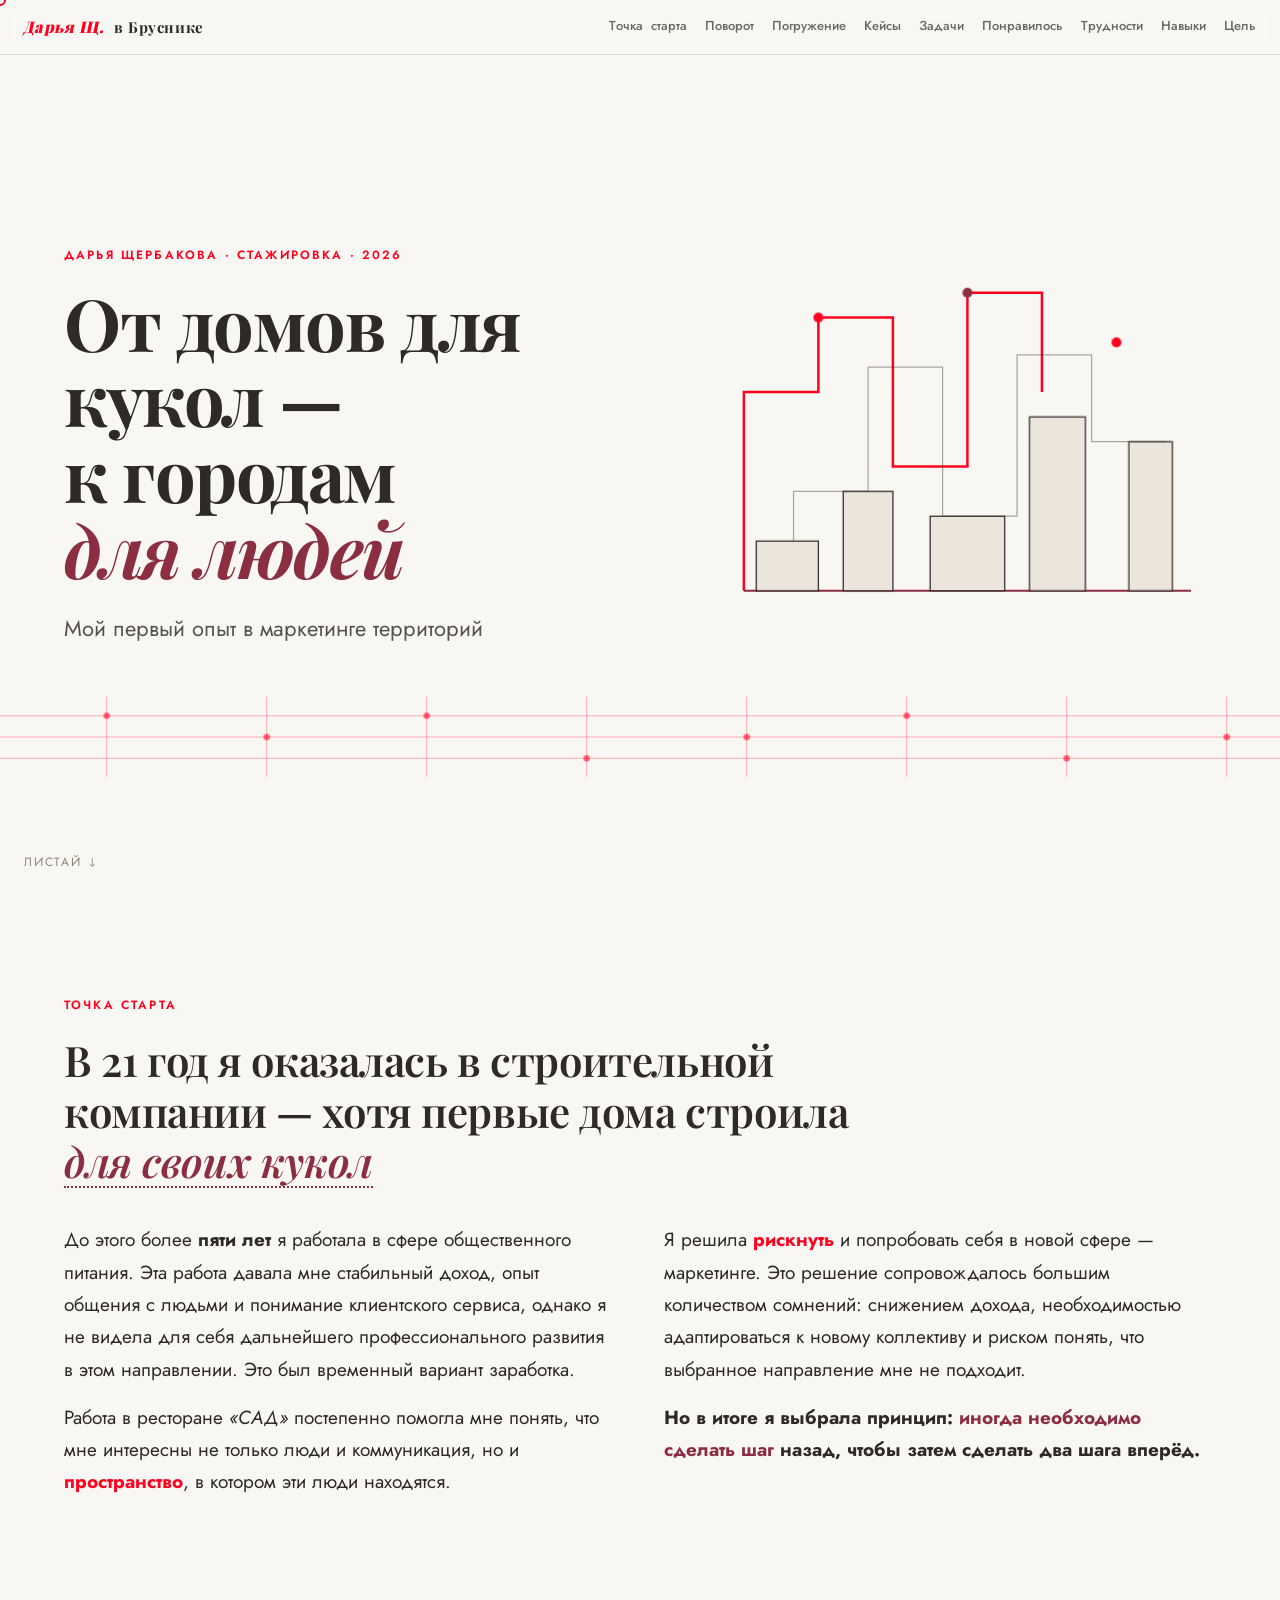
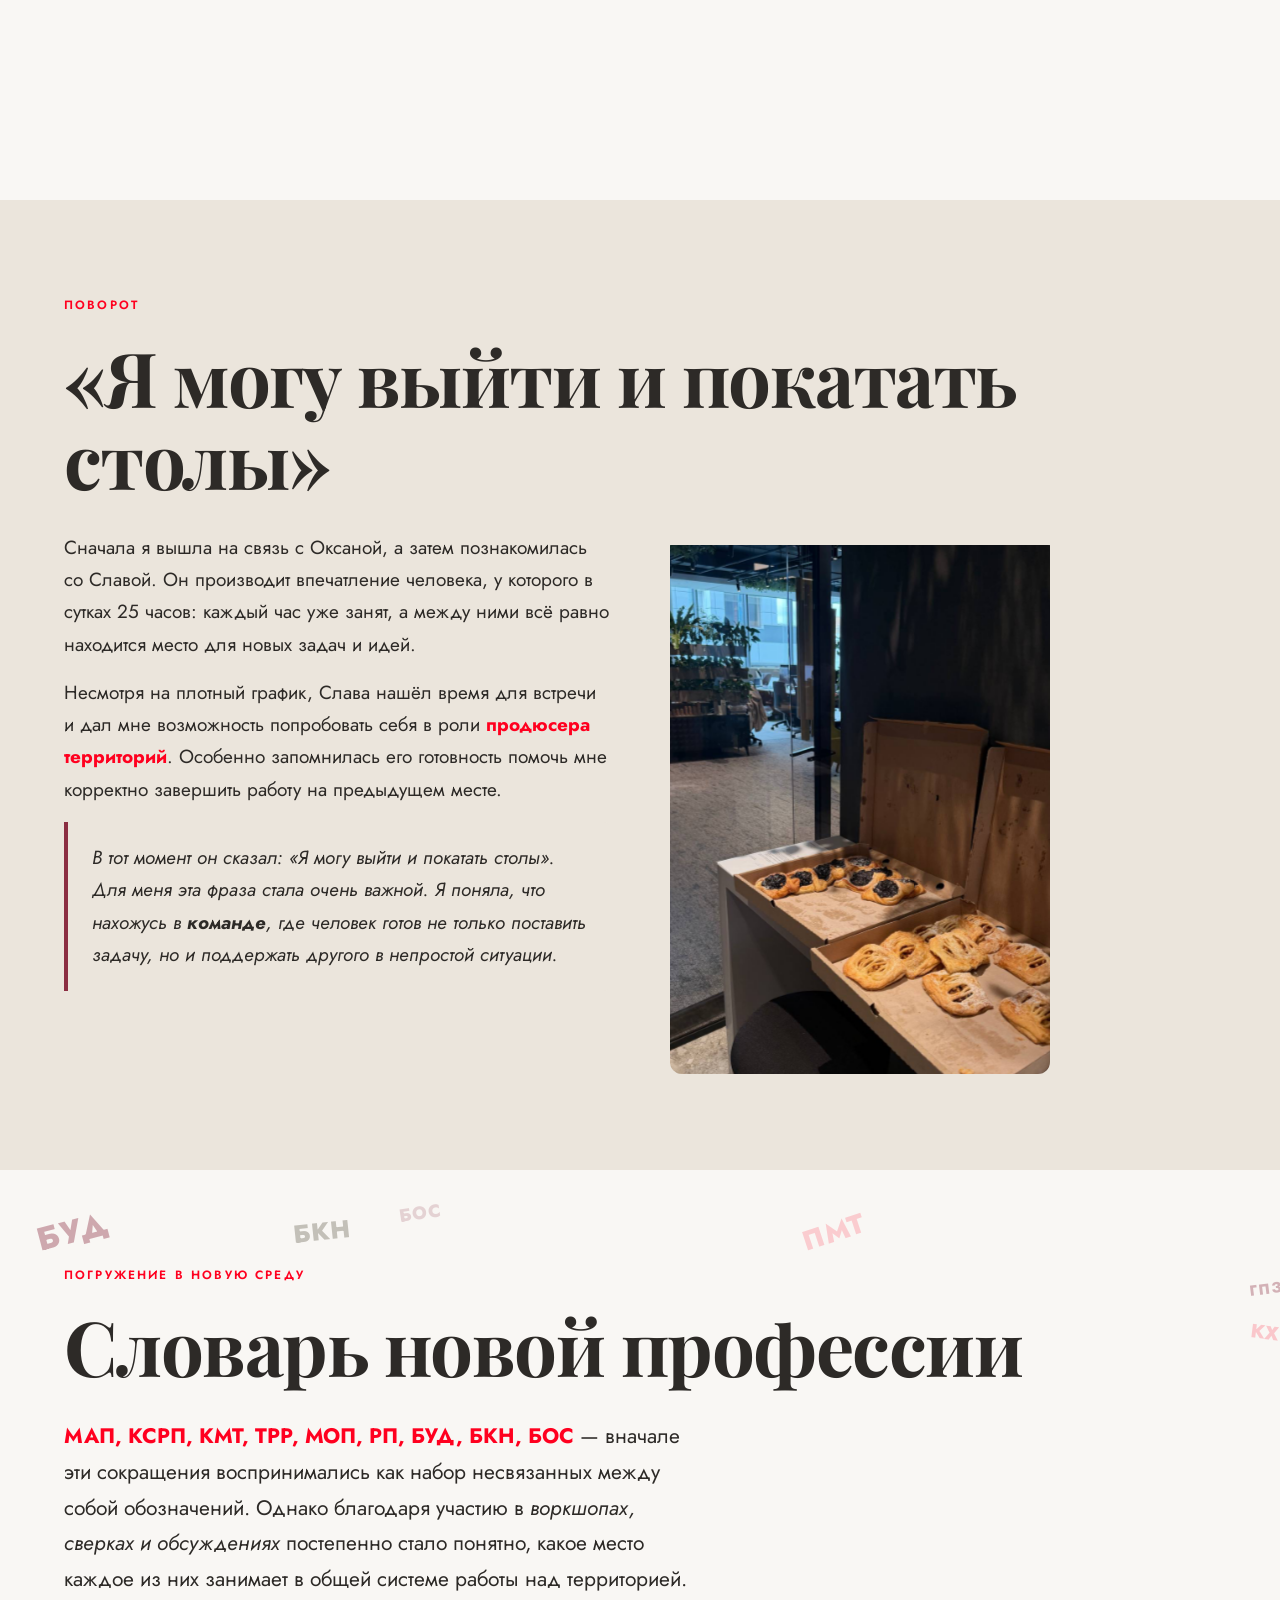
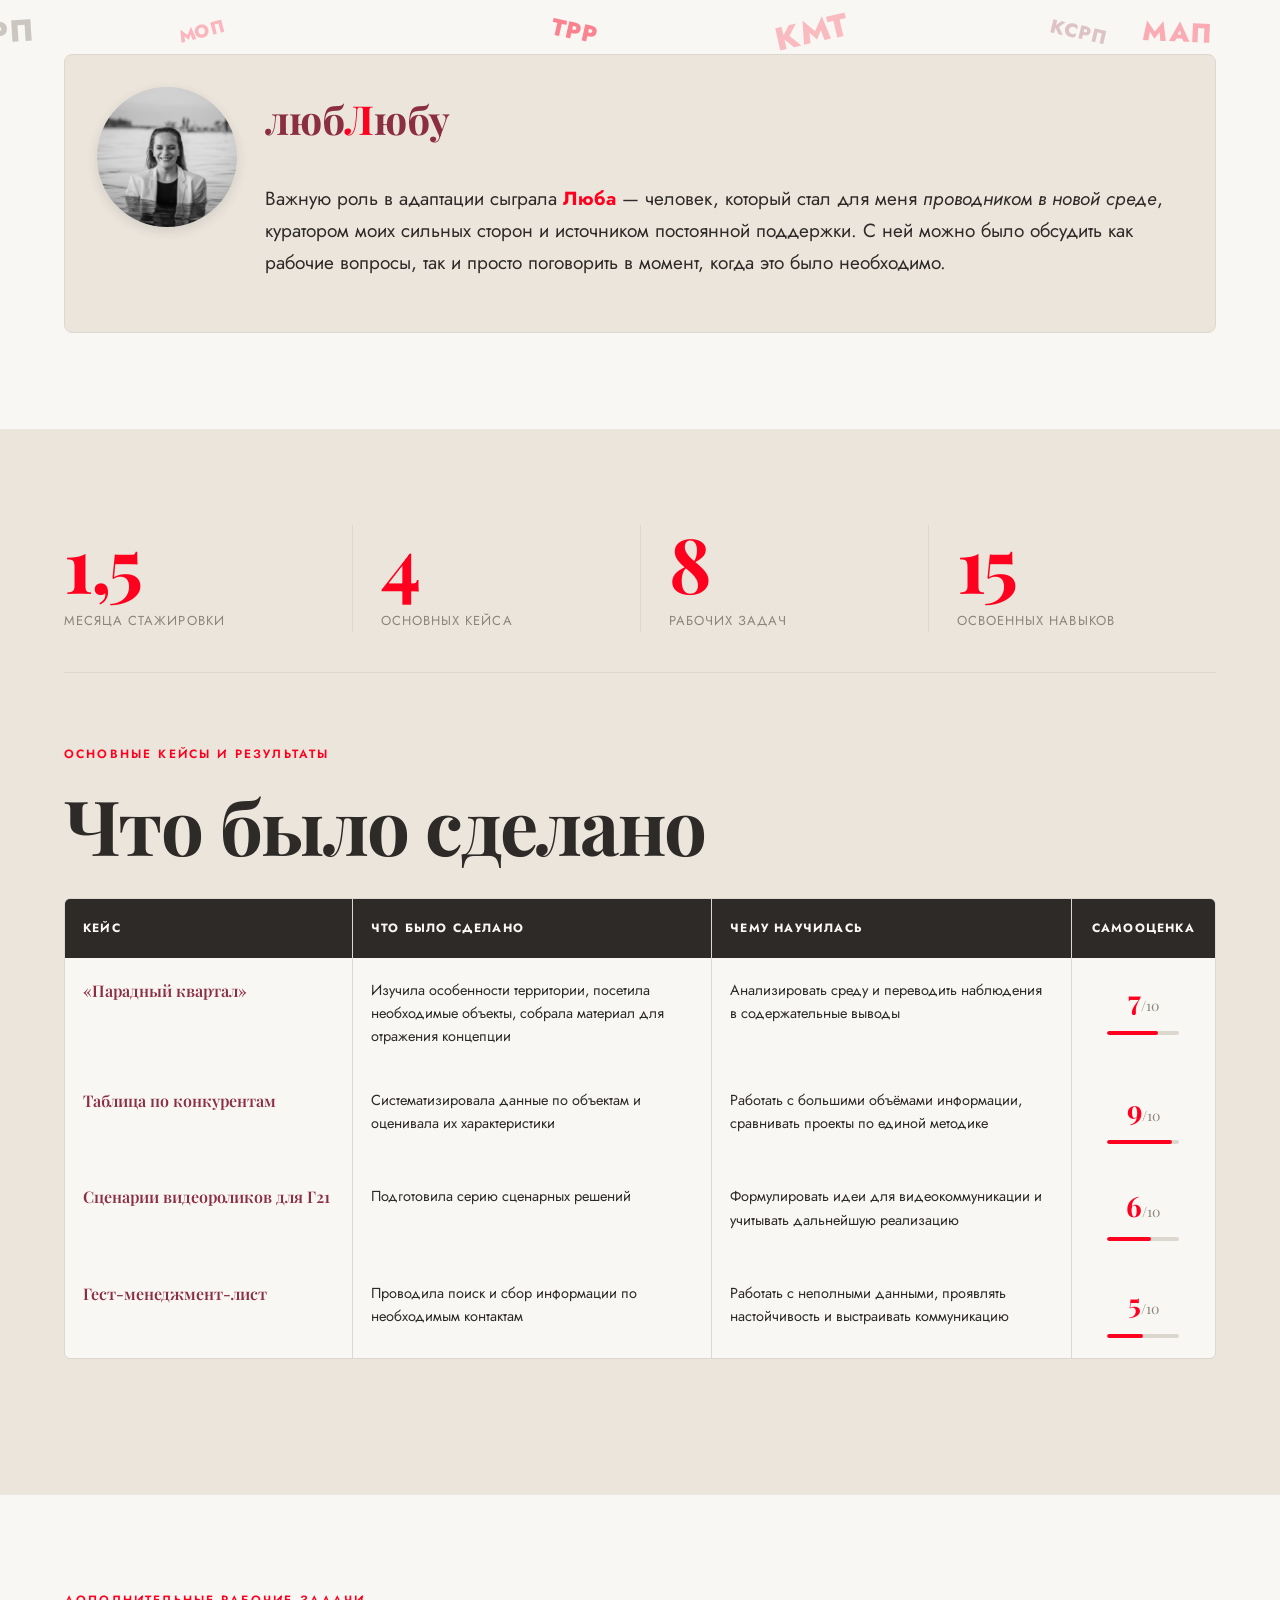
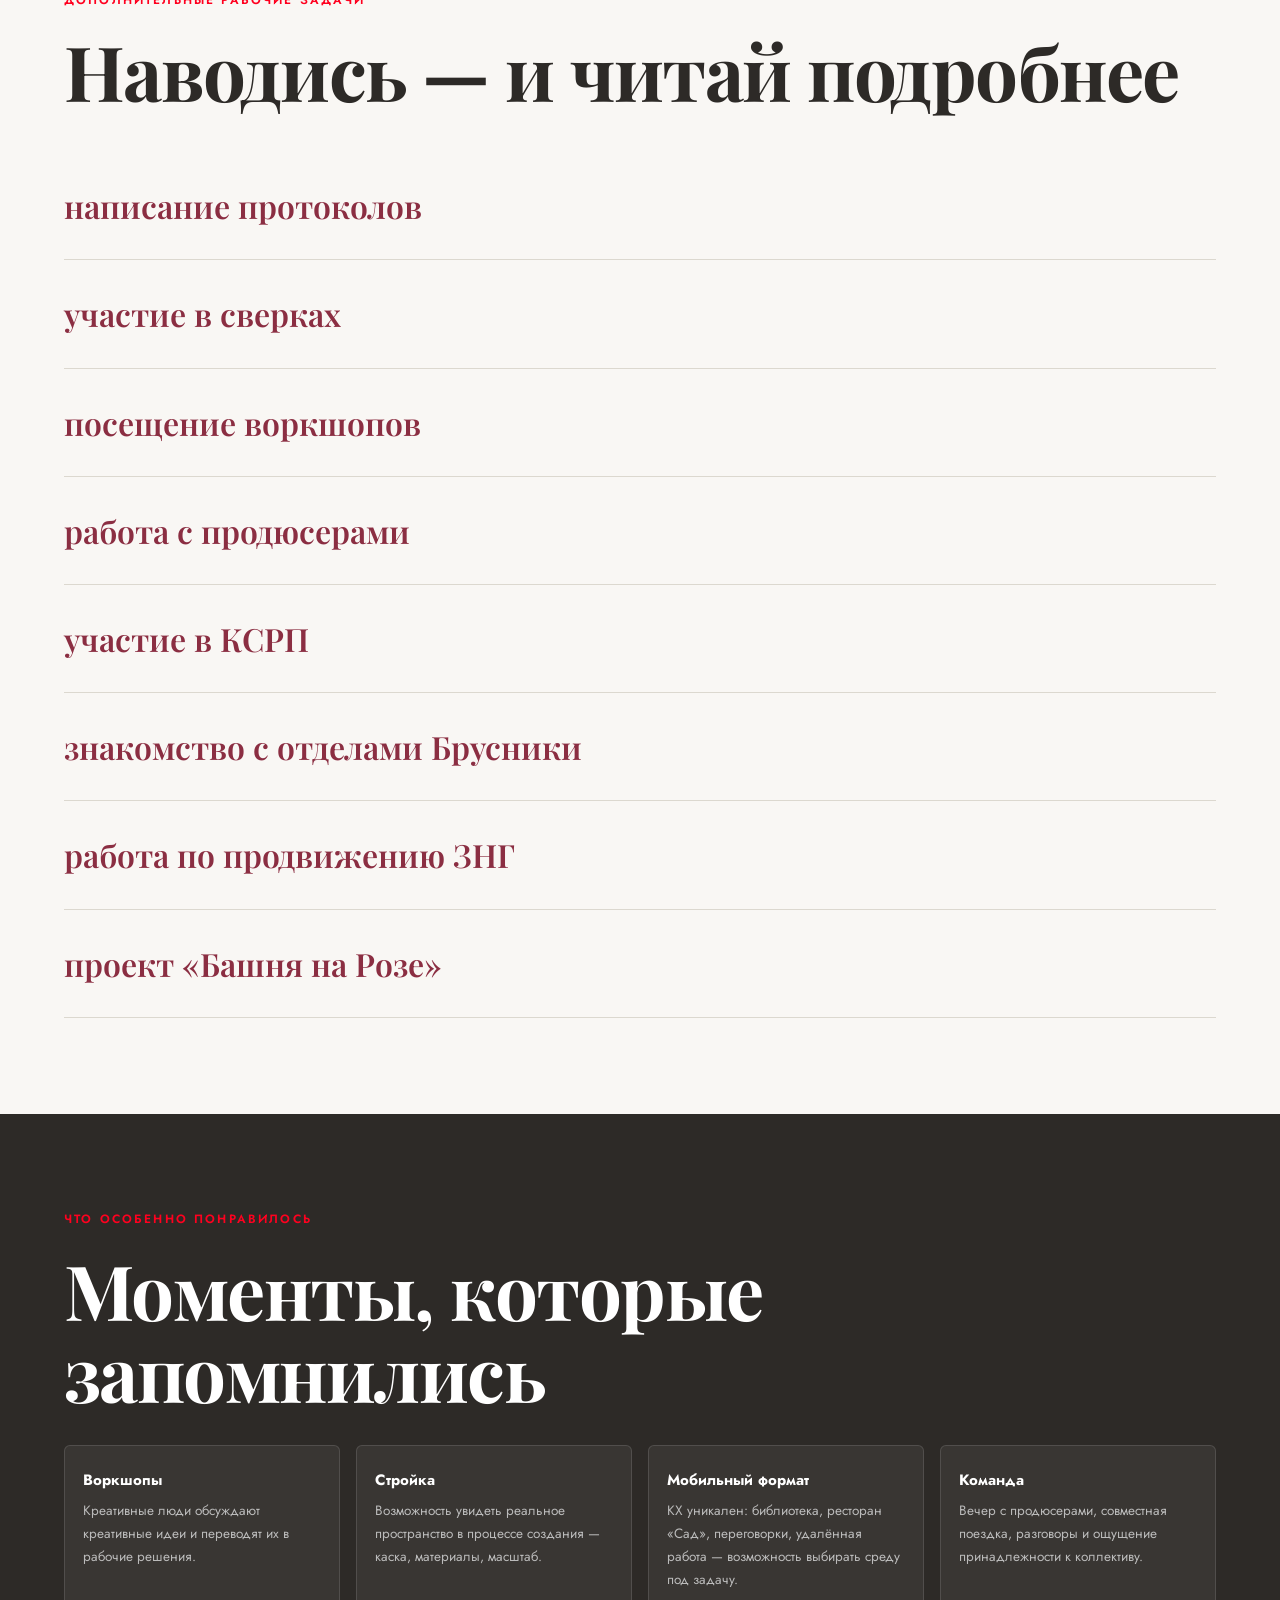
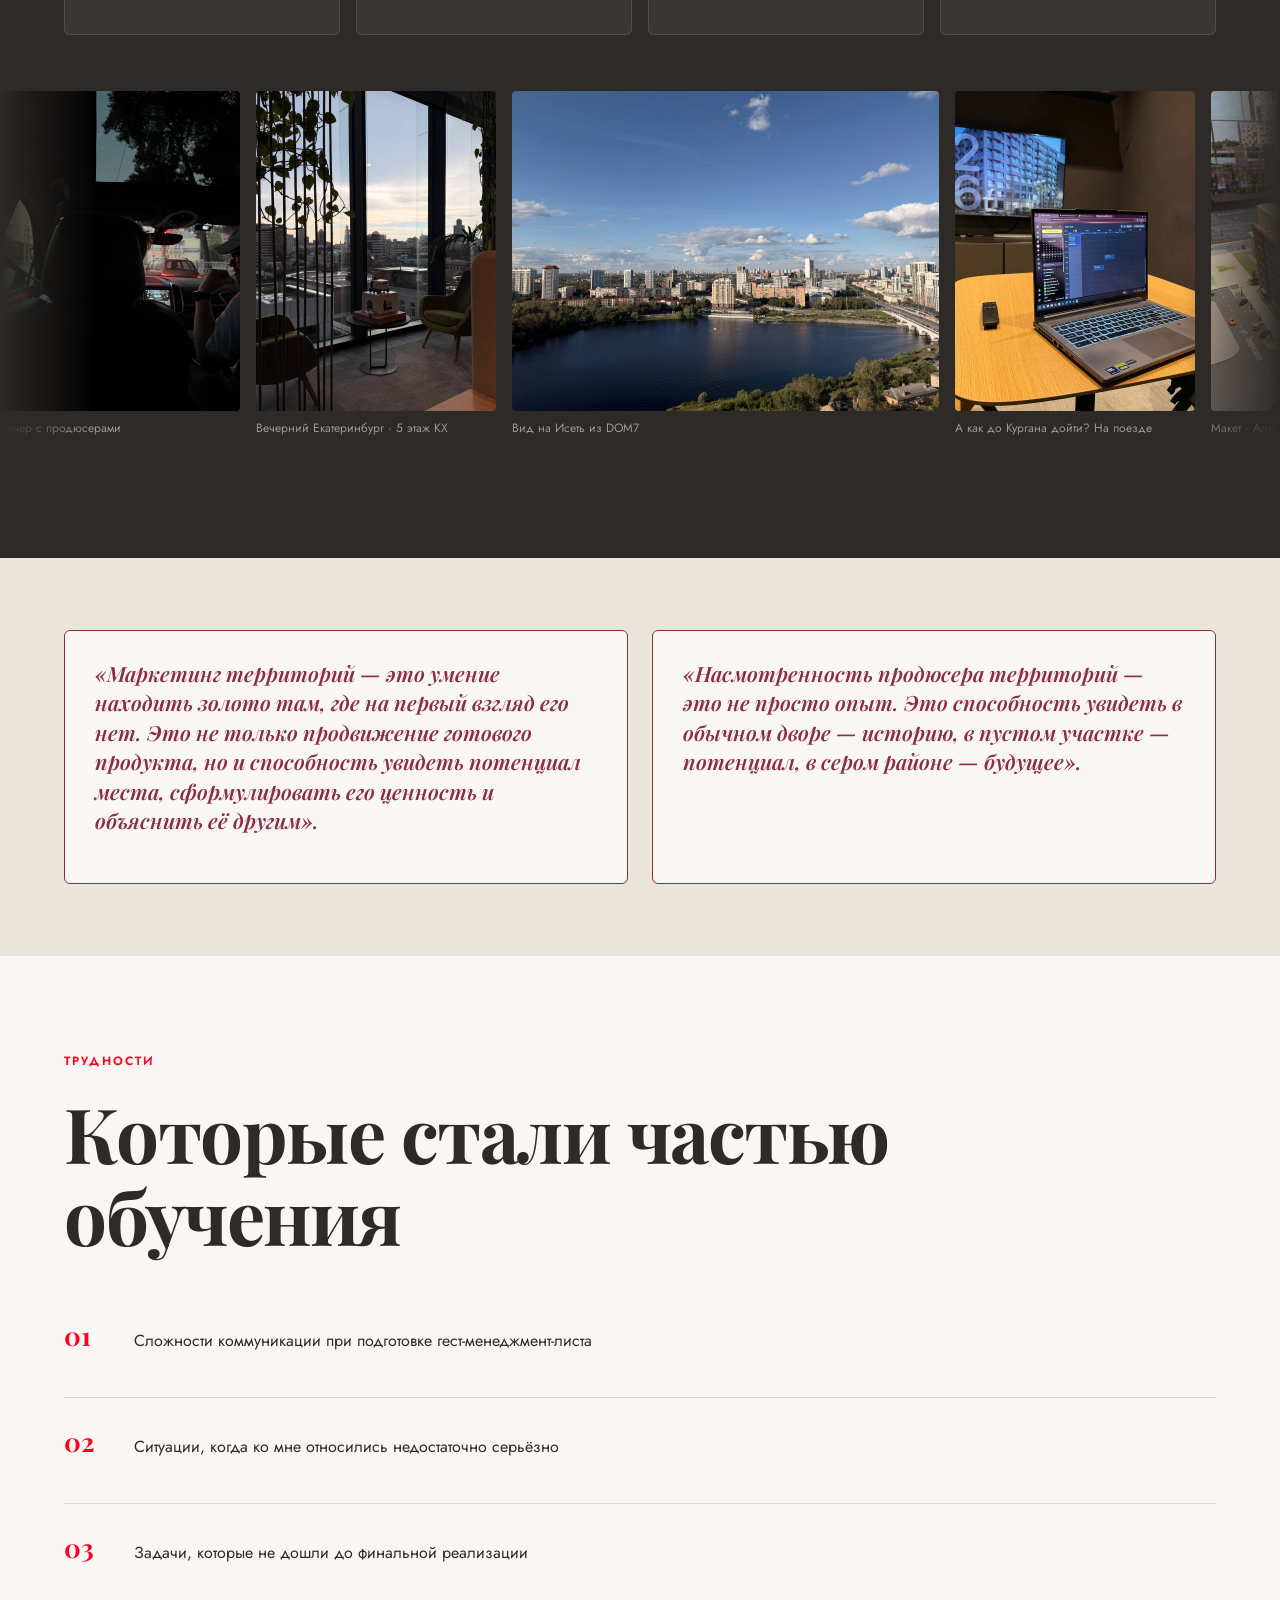
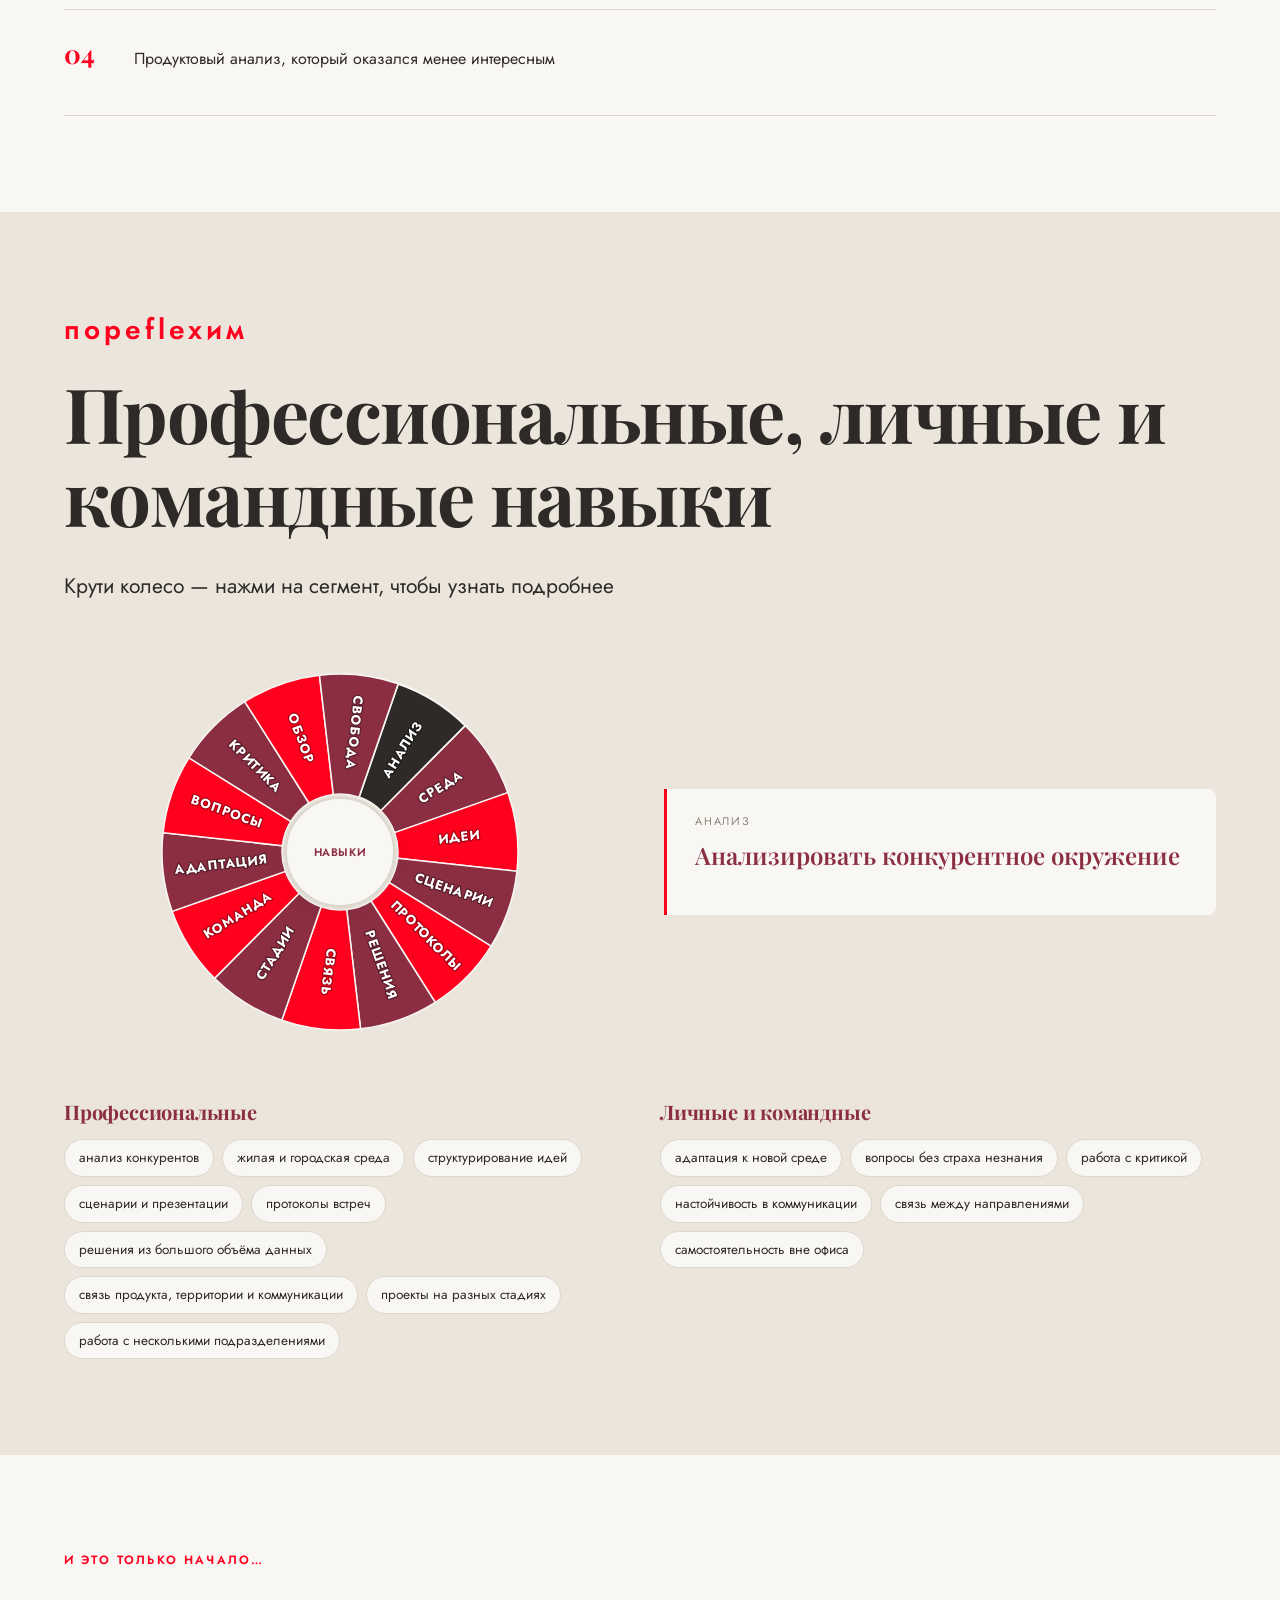
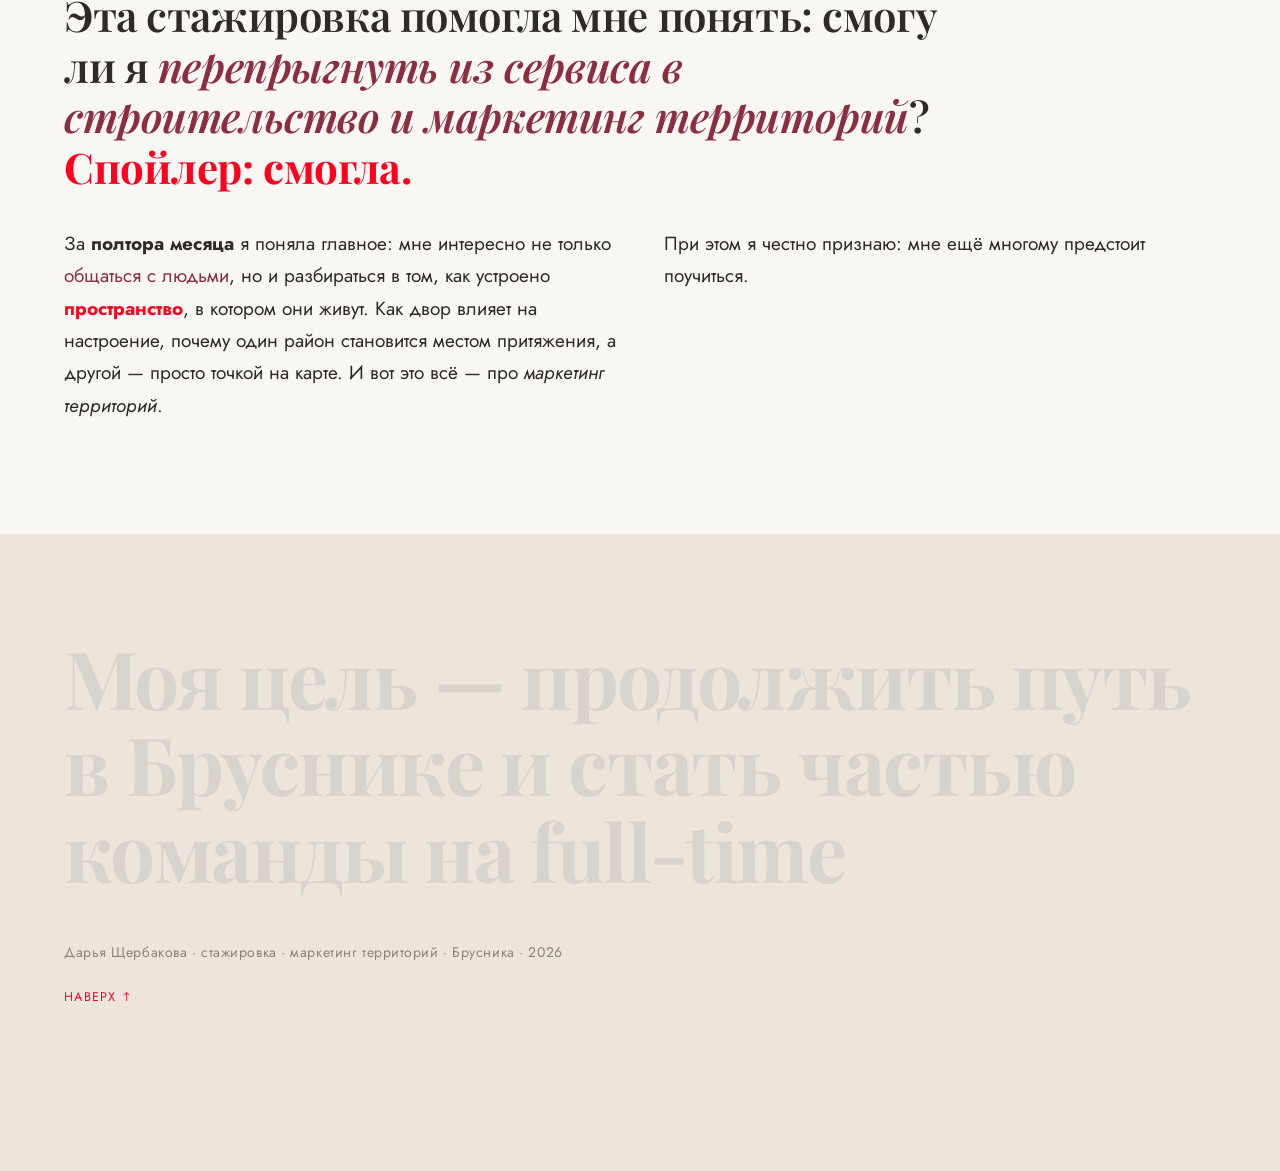
==== commit c49b0d3d: "Убрать футер и перенести ссылку «Наверх» в финальный блок Co-Authored-By: Devin AI <158243242+devin-" ====
--- a/index.html
+++ b/index.html
@@ -776,15 +776,10 @@
 				<div class="sig reveal">
 					Дарья Щербакова · стажировка · маркетинг территорий · Брусника · 2026
 				</div>
+				<a class="to-top" href="#top">Наверх ↑</a>
 			</div>
 			<div class="scroll-fill-spacer" aria-hidden="true"></div>
 		</section>
-
-		<footer>
-			<span>Дарья Щербакова · 2026</span>
-			<span>Брусника</span>
-			<a class="to-top" href="#top">Наверх ↑</a>
-		</footer>
 
 		<script src="script.js"></script>
 	</body>
--- a/styles.css
+++ b/styles.css
@@ -1519,20 +1519,10 @@
 	letter-spacing: 0.04em;
 }
 
-/* ---------- footer ---------- */
-footer {
-	border-top: 1px solid var(--line);
-	padding: 26px 24px;
-	display: flex;
-	justify-content: space-between;
-	align-items: center;
-	flex-wrap: wrap;
-	gap: 10px;
+.to-top {
+	display: inline-block;
+	margin-top: 24px;
 	font-size: 12.5px;
-	color: var(--grey);
-}
-
-.to-top {
 	color: var(--red);
 	text-decoration: none;
 	letter-spacing: 0.1em;
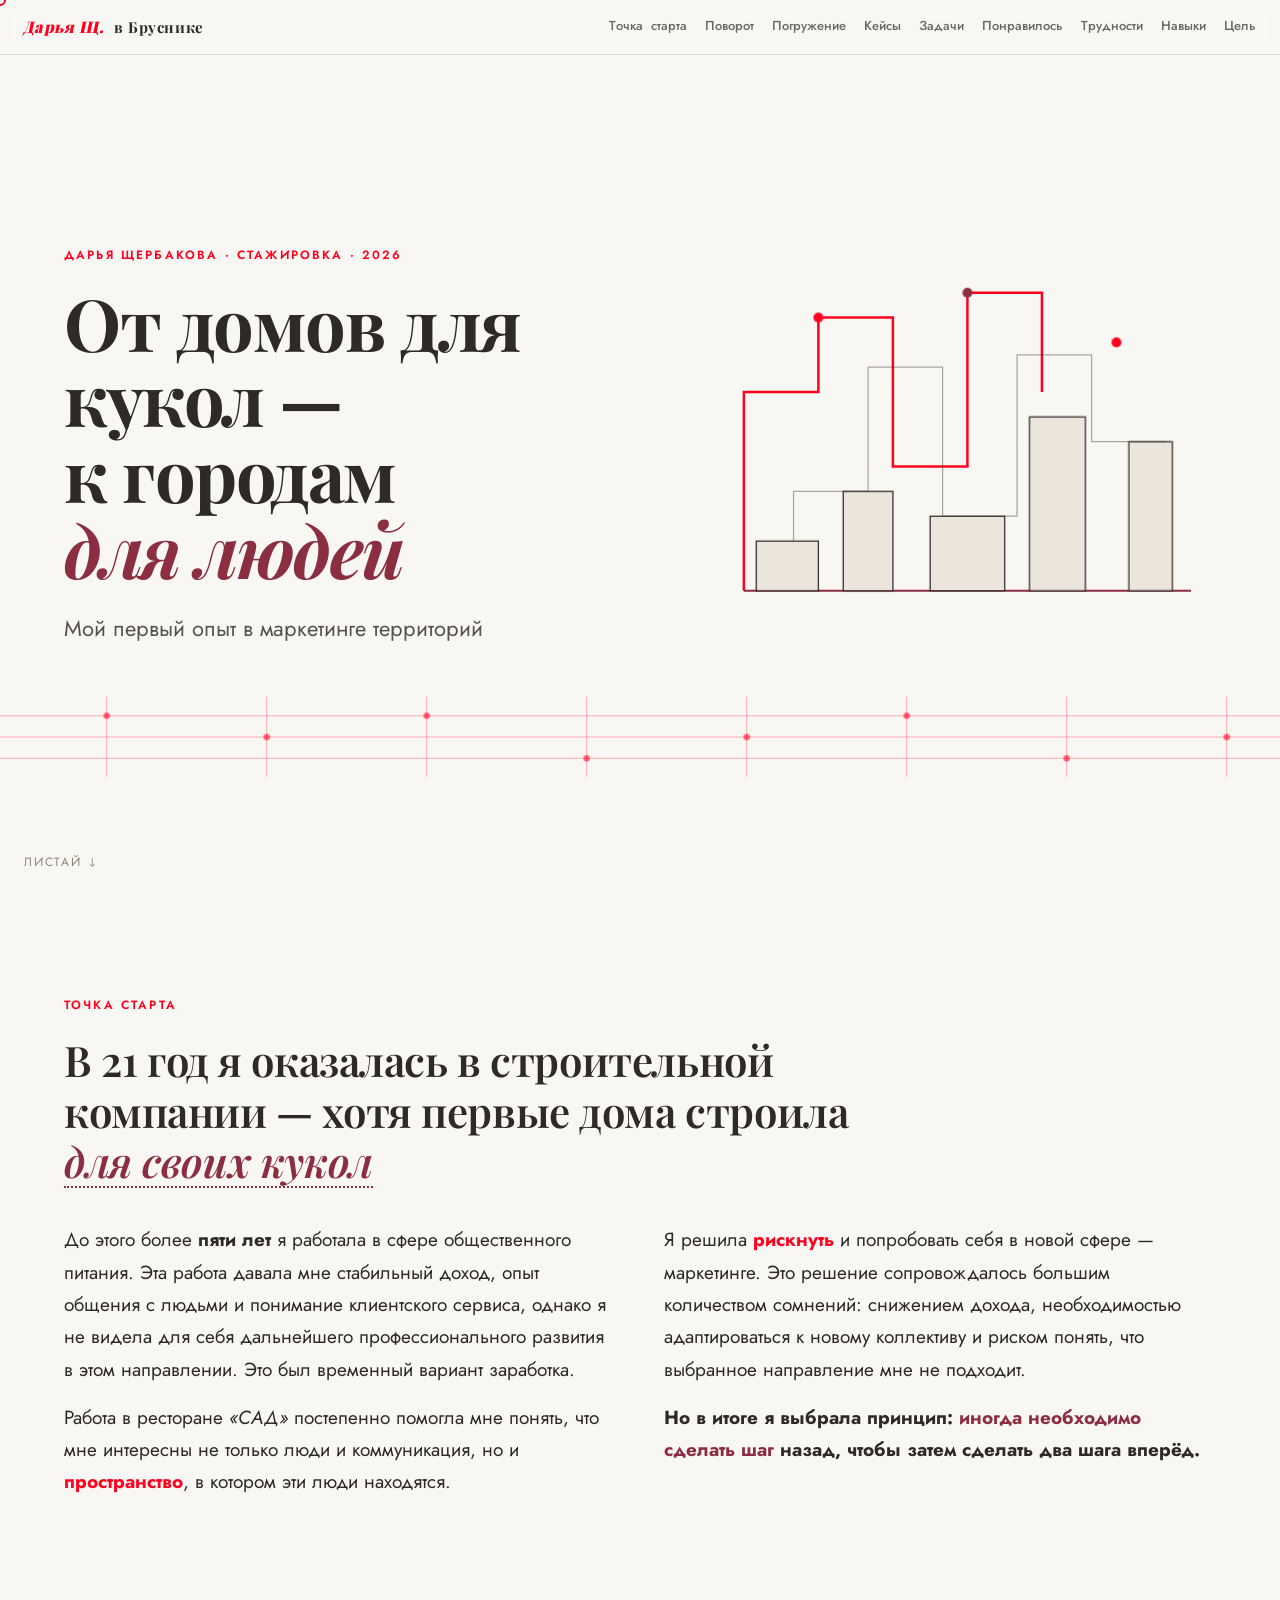
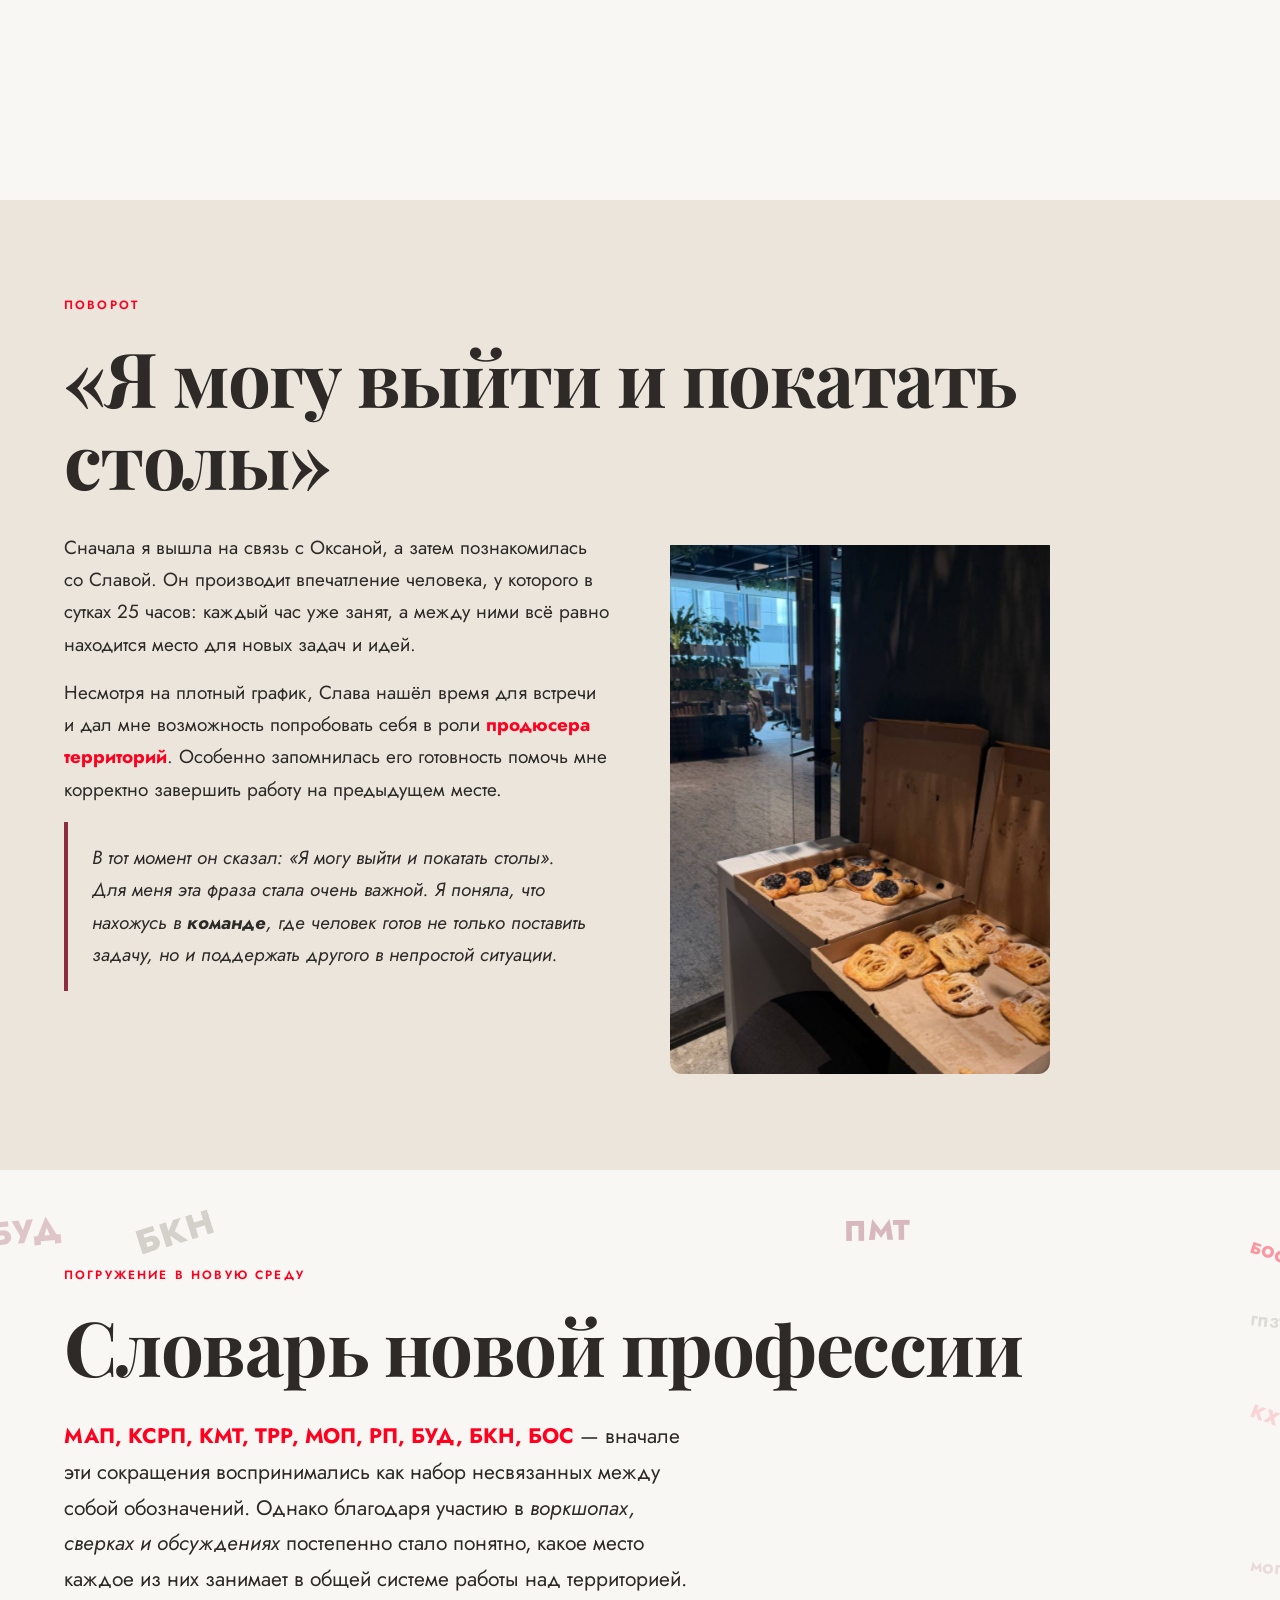
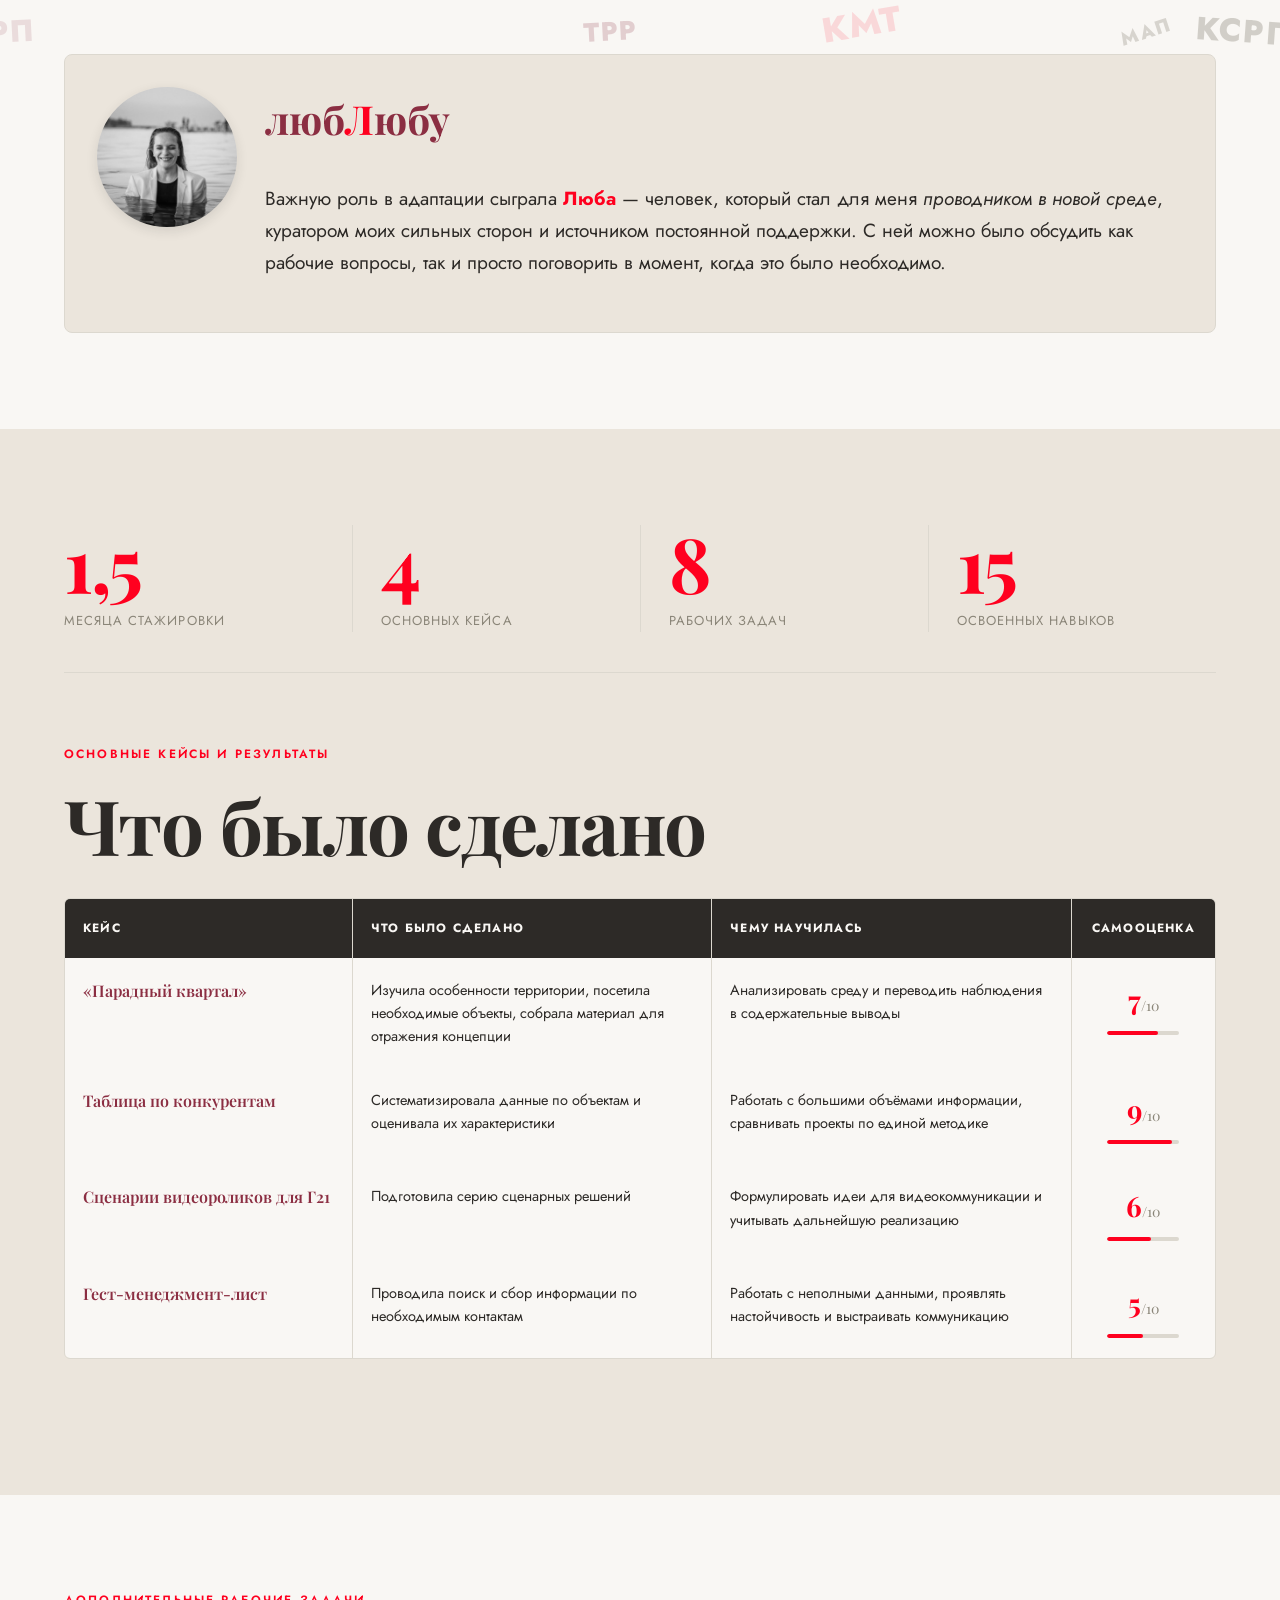
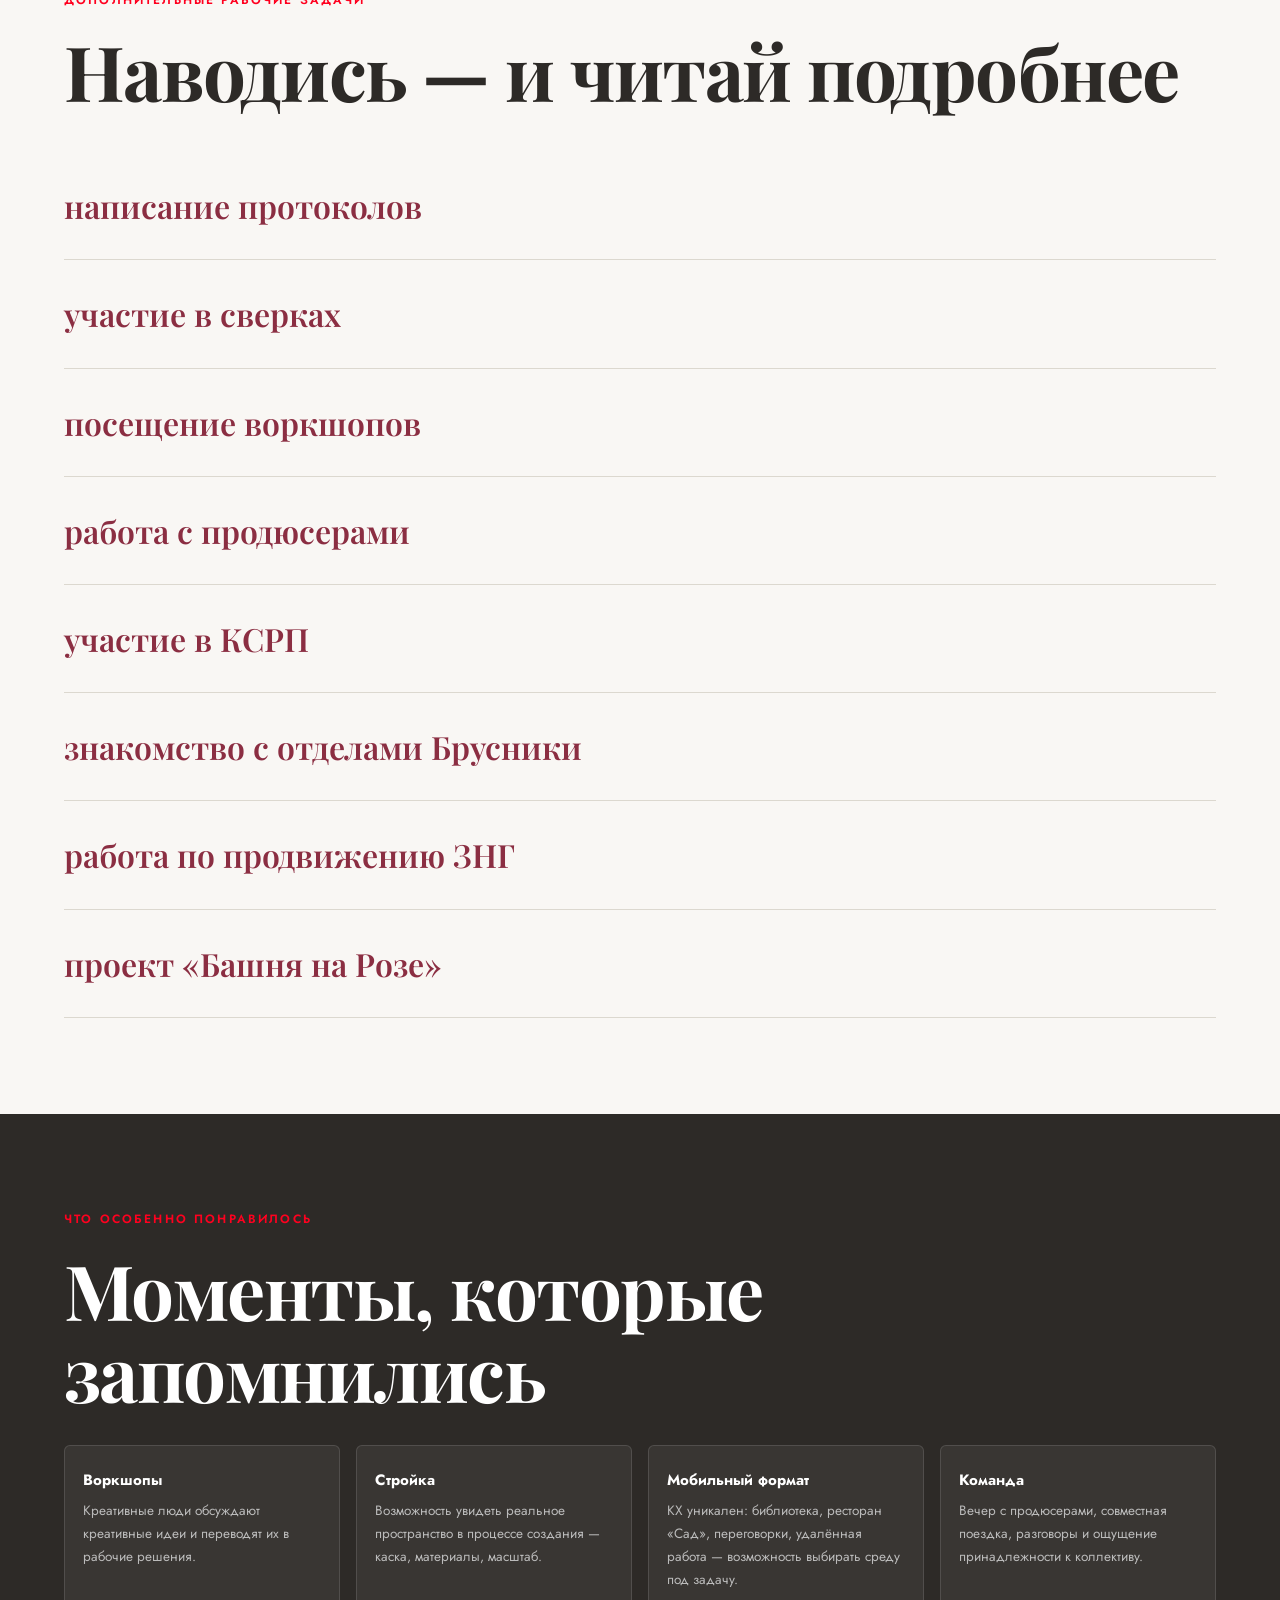
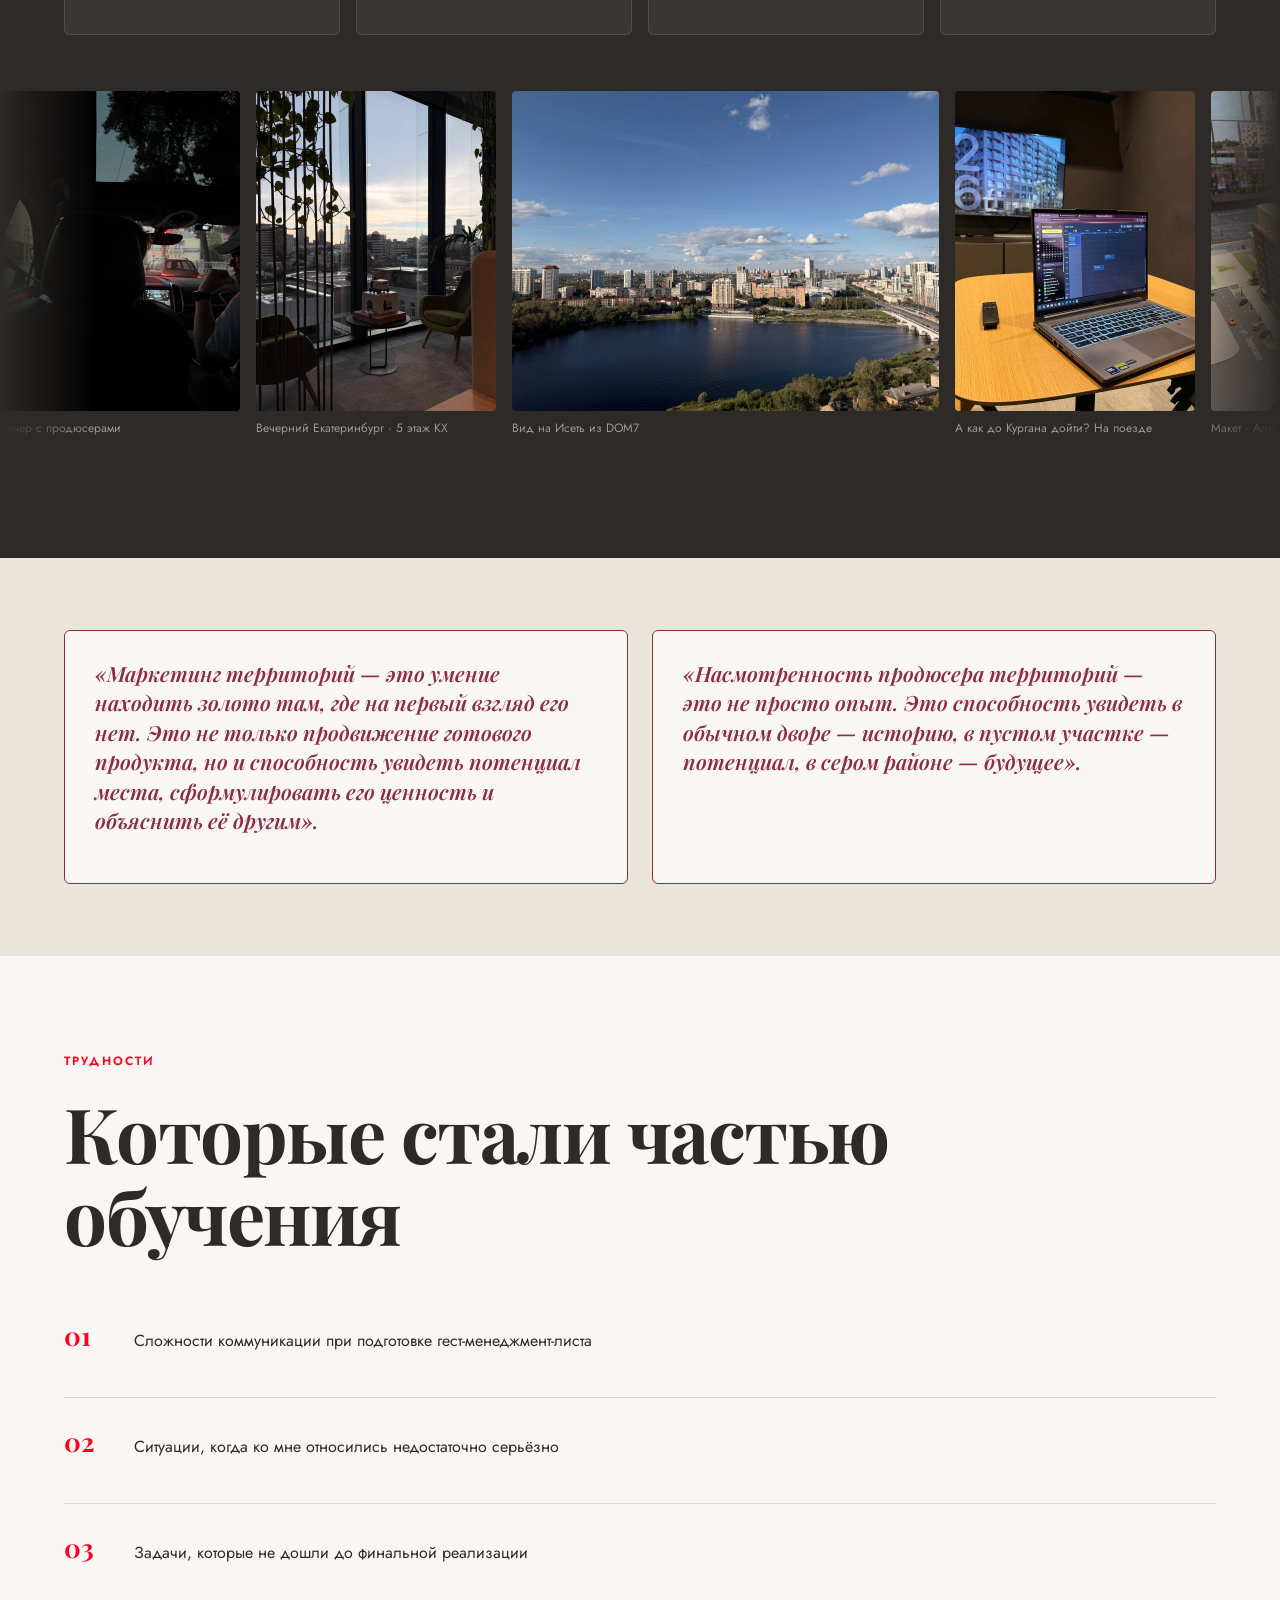
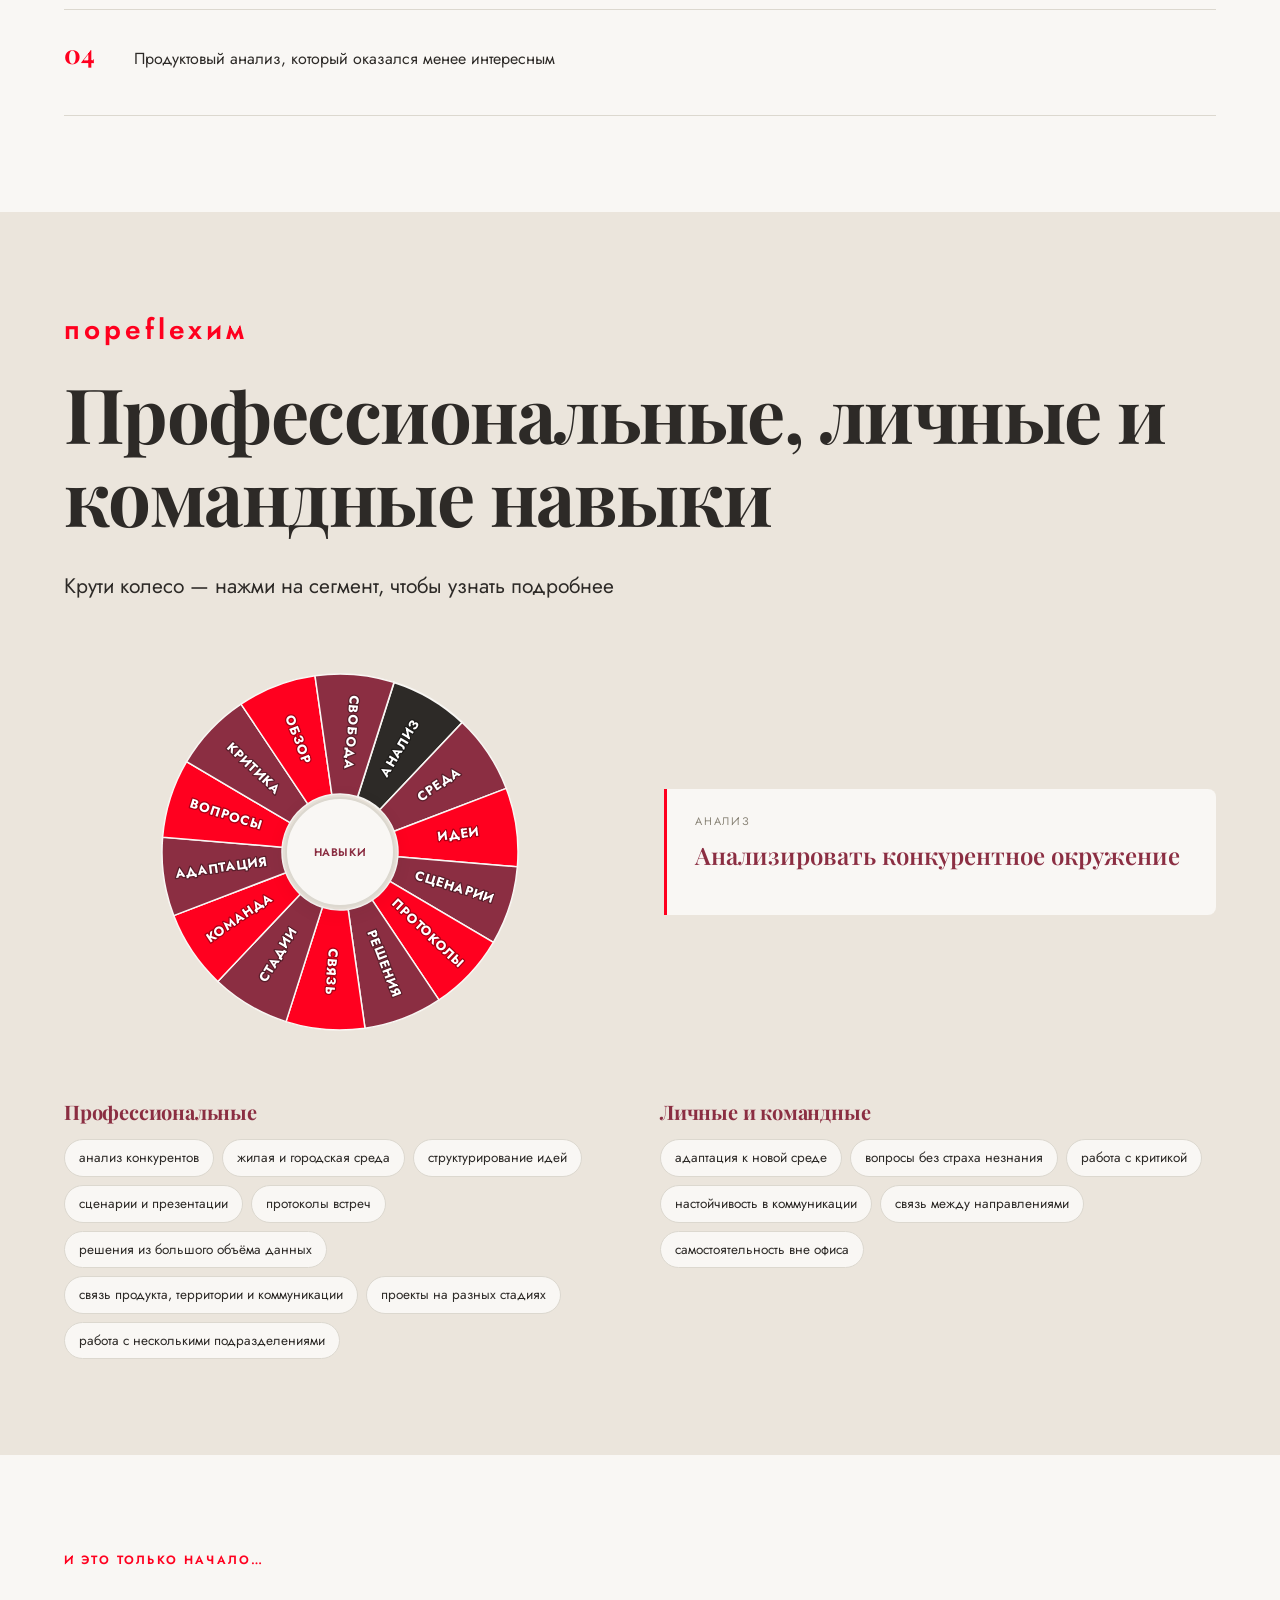
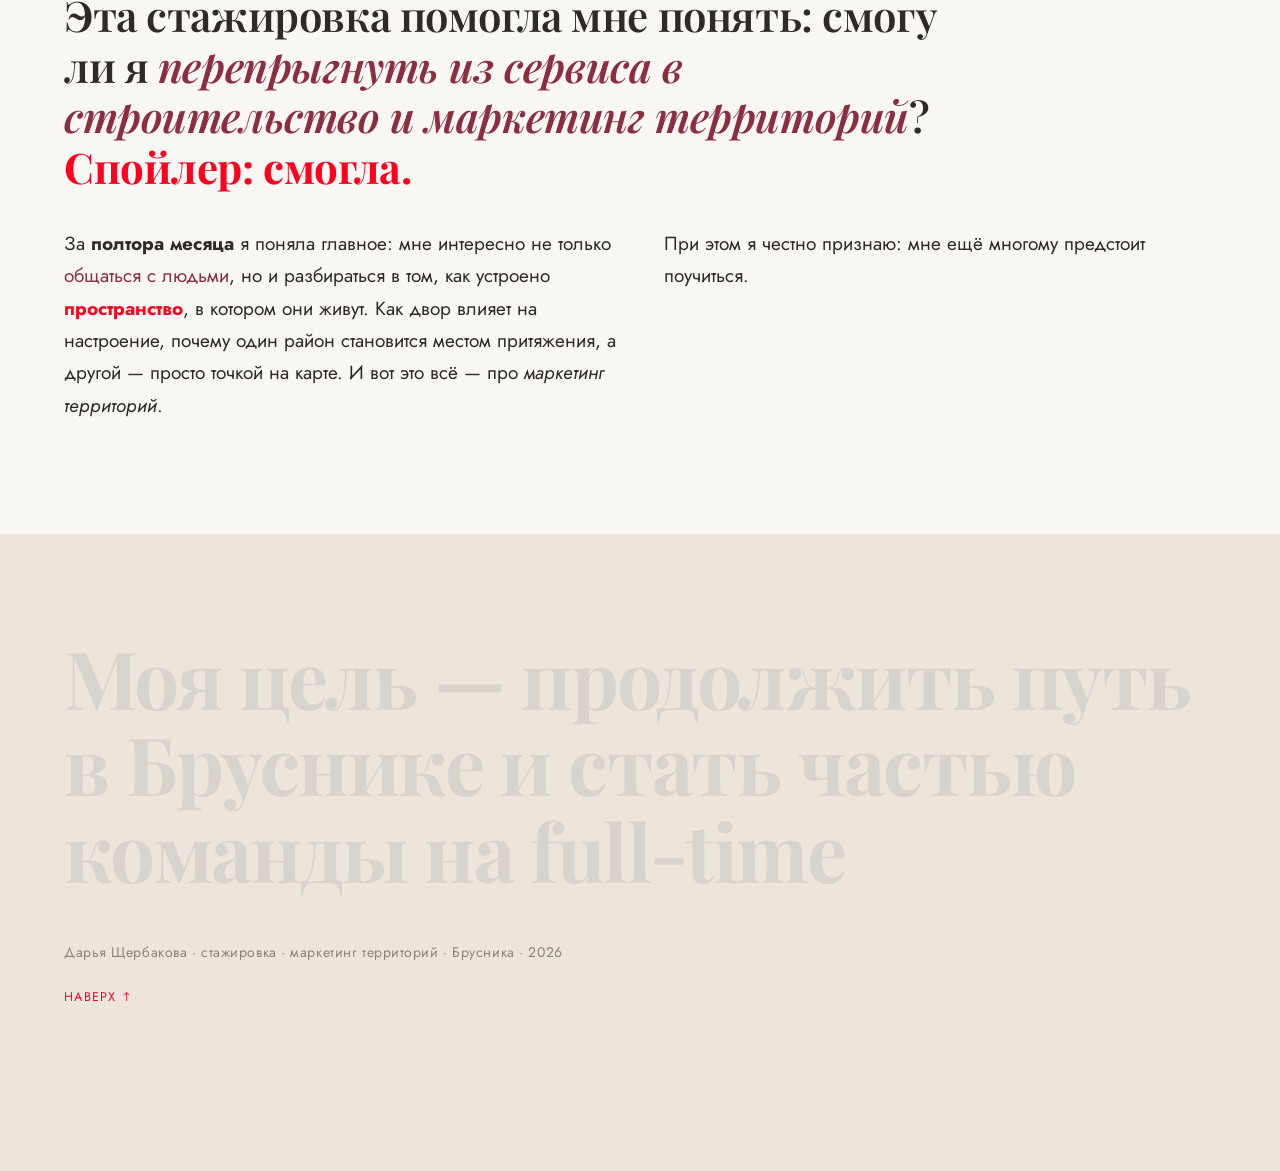
==== commit 72b2e003: "Merge pull request #2 from bluvvis/devin/1788218540-start-past-window Визуальные правки: колесо навы" ====
--- a/index.html
+++ b/index.html
@@ -510,7 +510,7 @@
 					<div class="task-item reveal" data-task>
 						<div class="task-short">работа по продвижению ЗНГ</div>
 						<div class="task-full">
-							Участвовала в задачах по продвижению загородного направления —
+							Участвовала в задачах по продвижению проекта бизнесс-класса —
 							новый для меня формат работы с территорией.
 						</div>
 					</div>
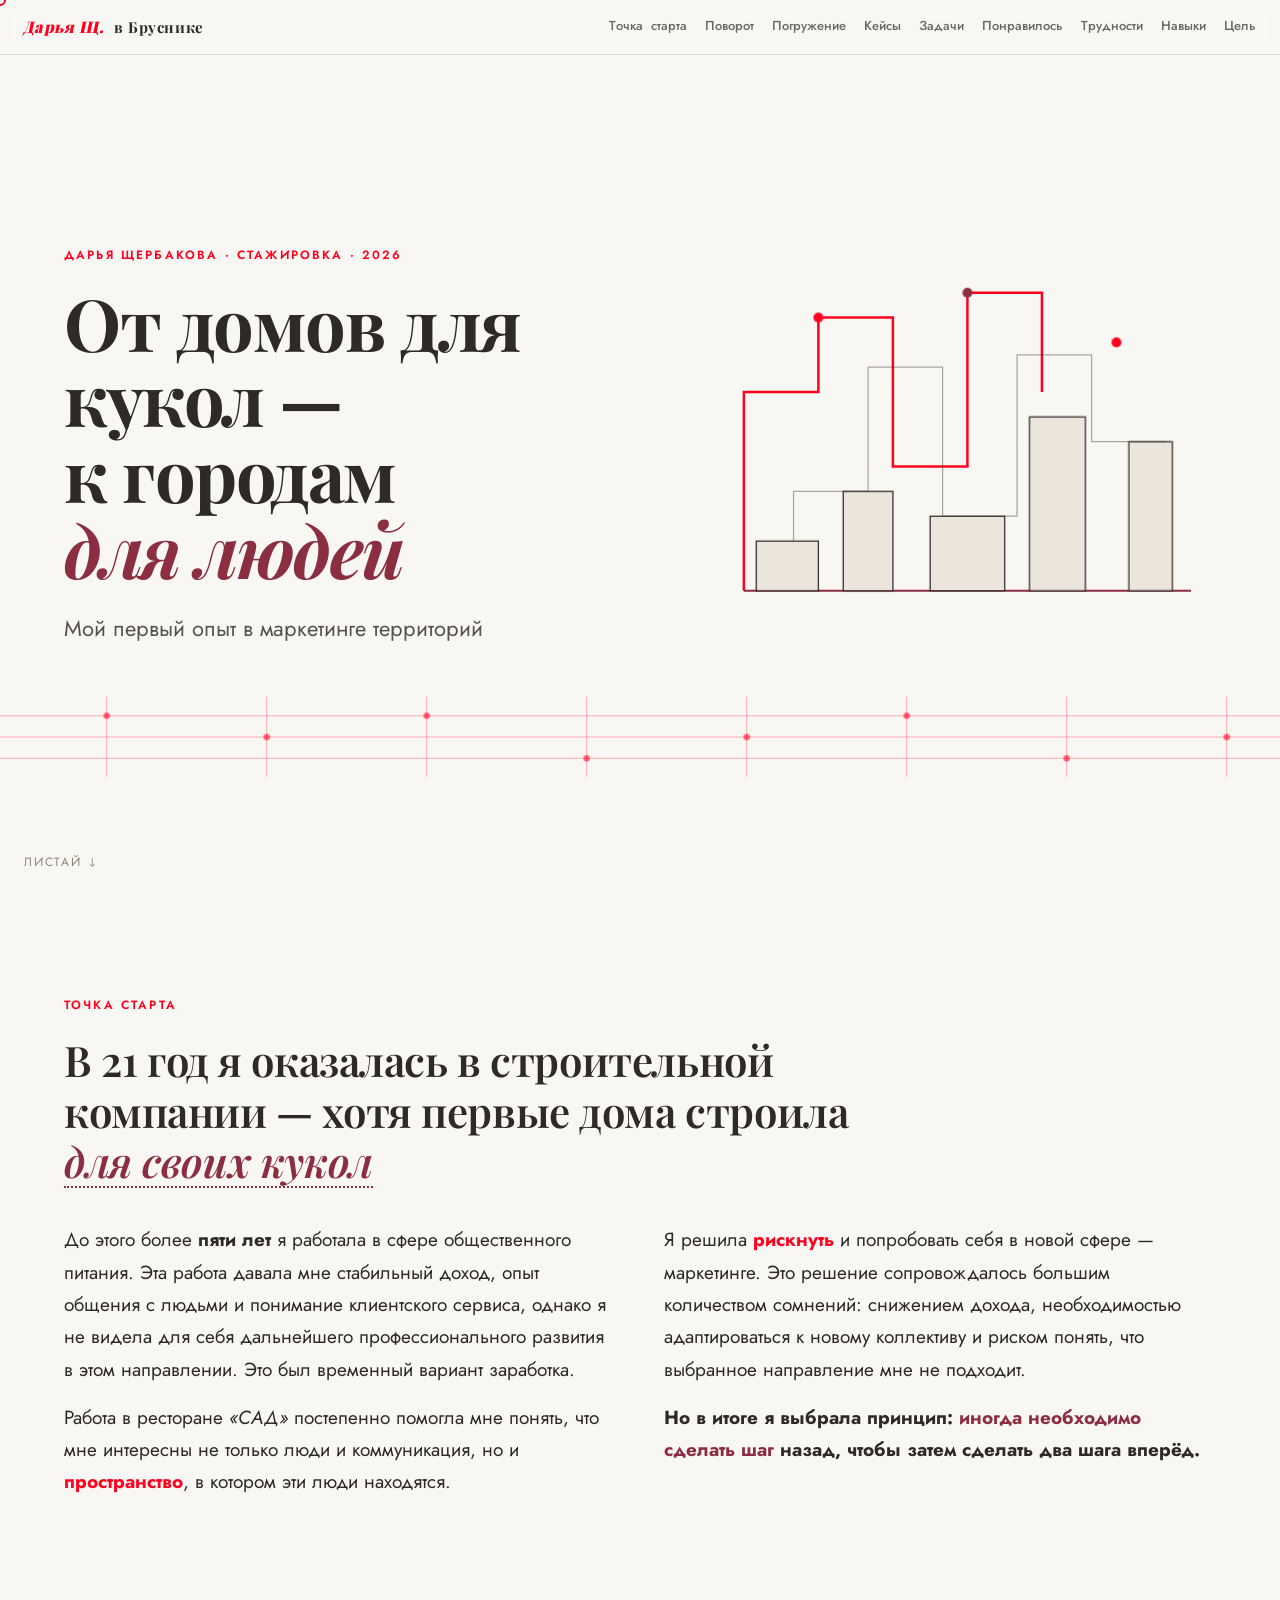
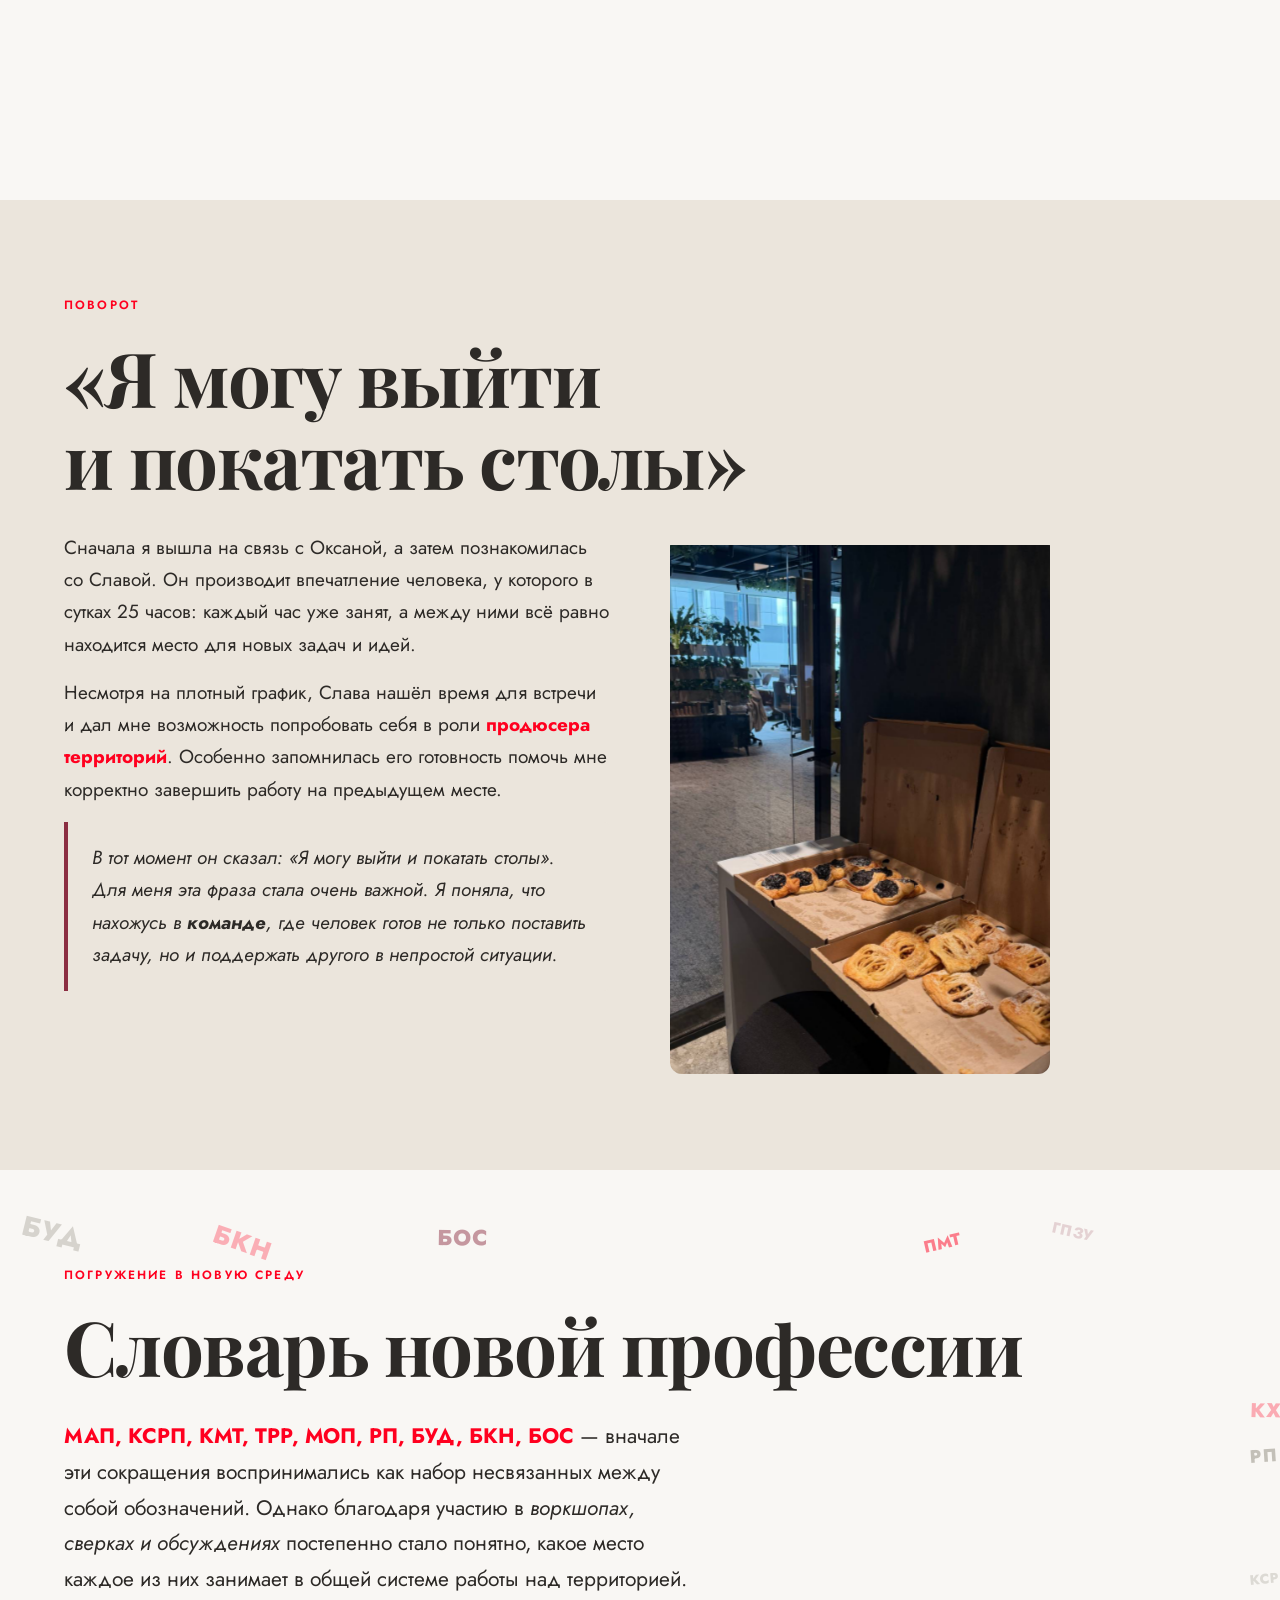
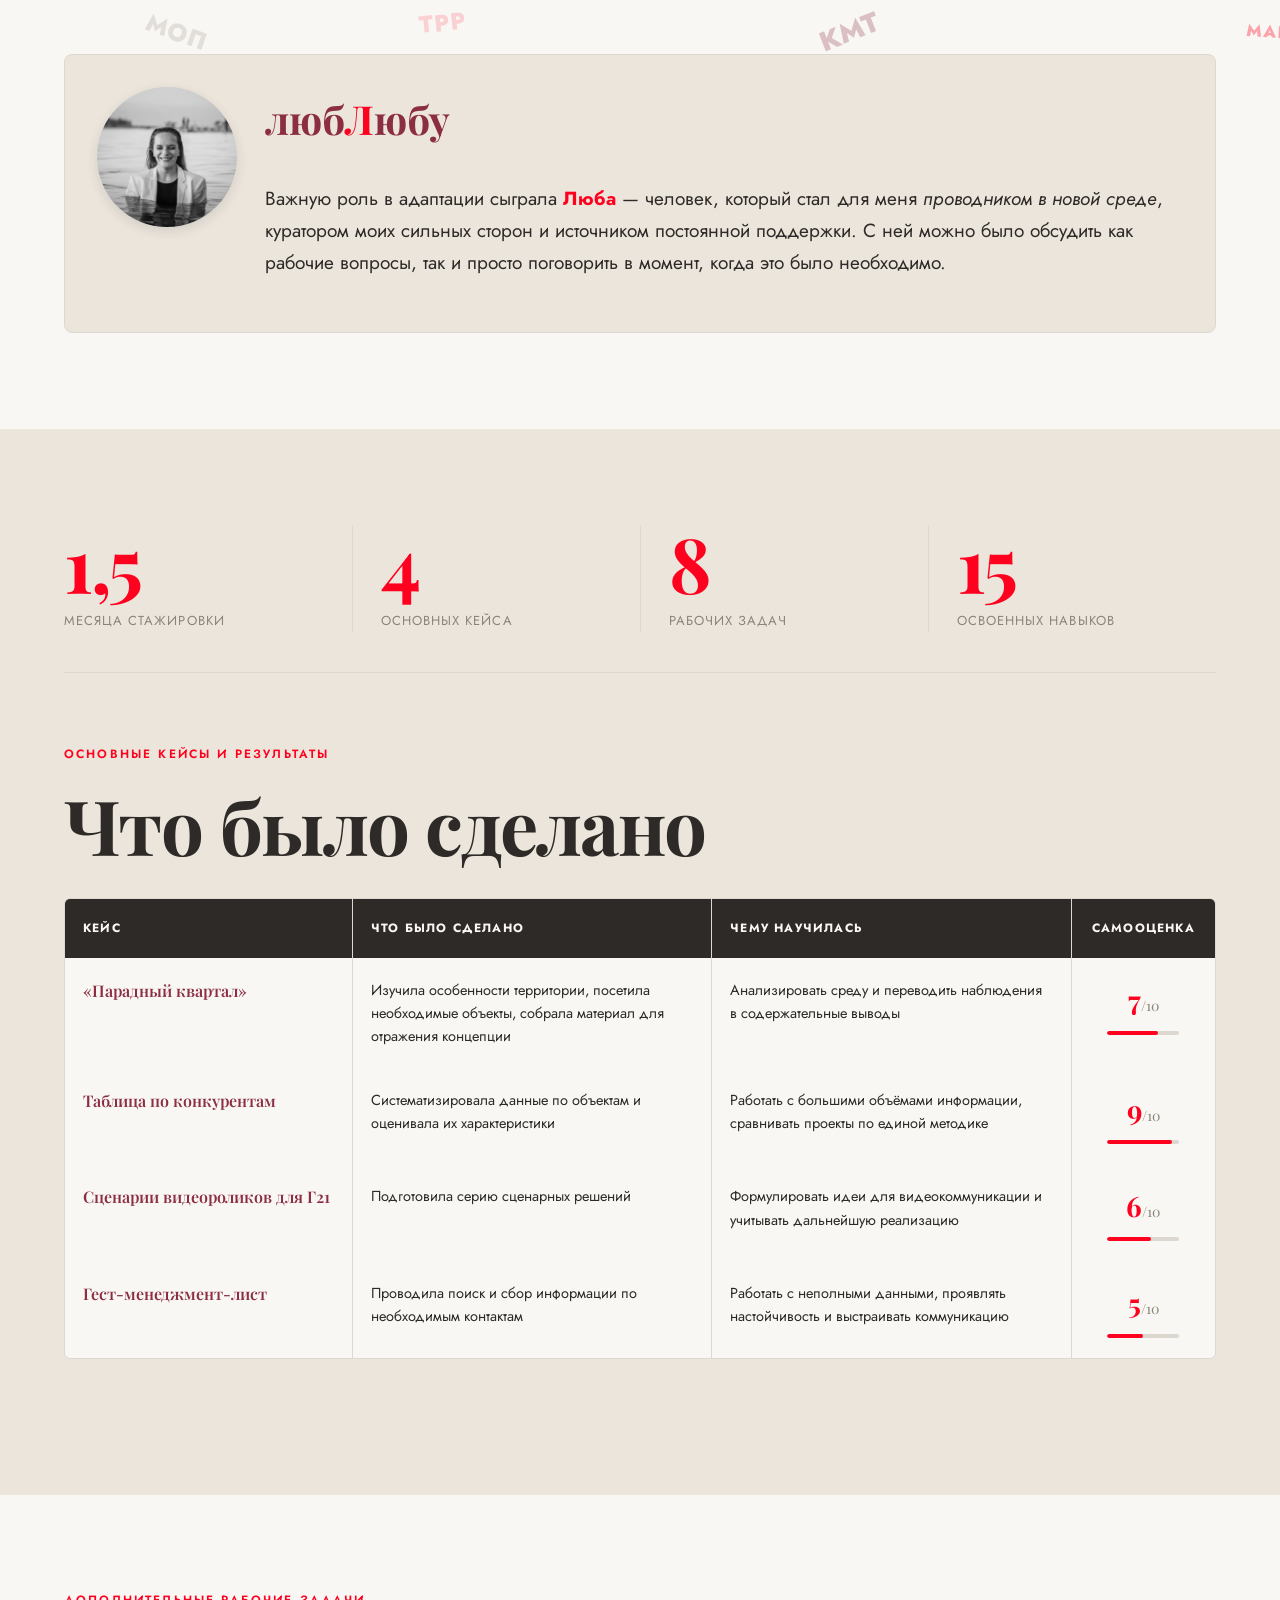
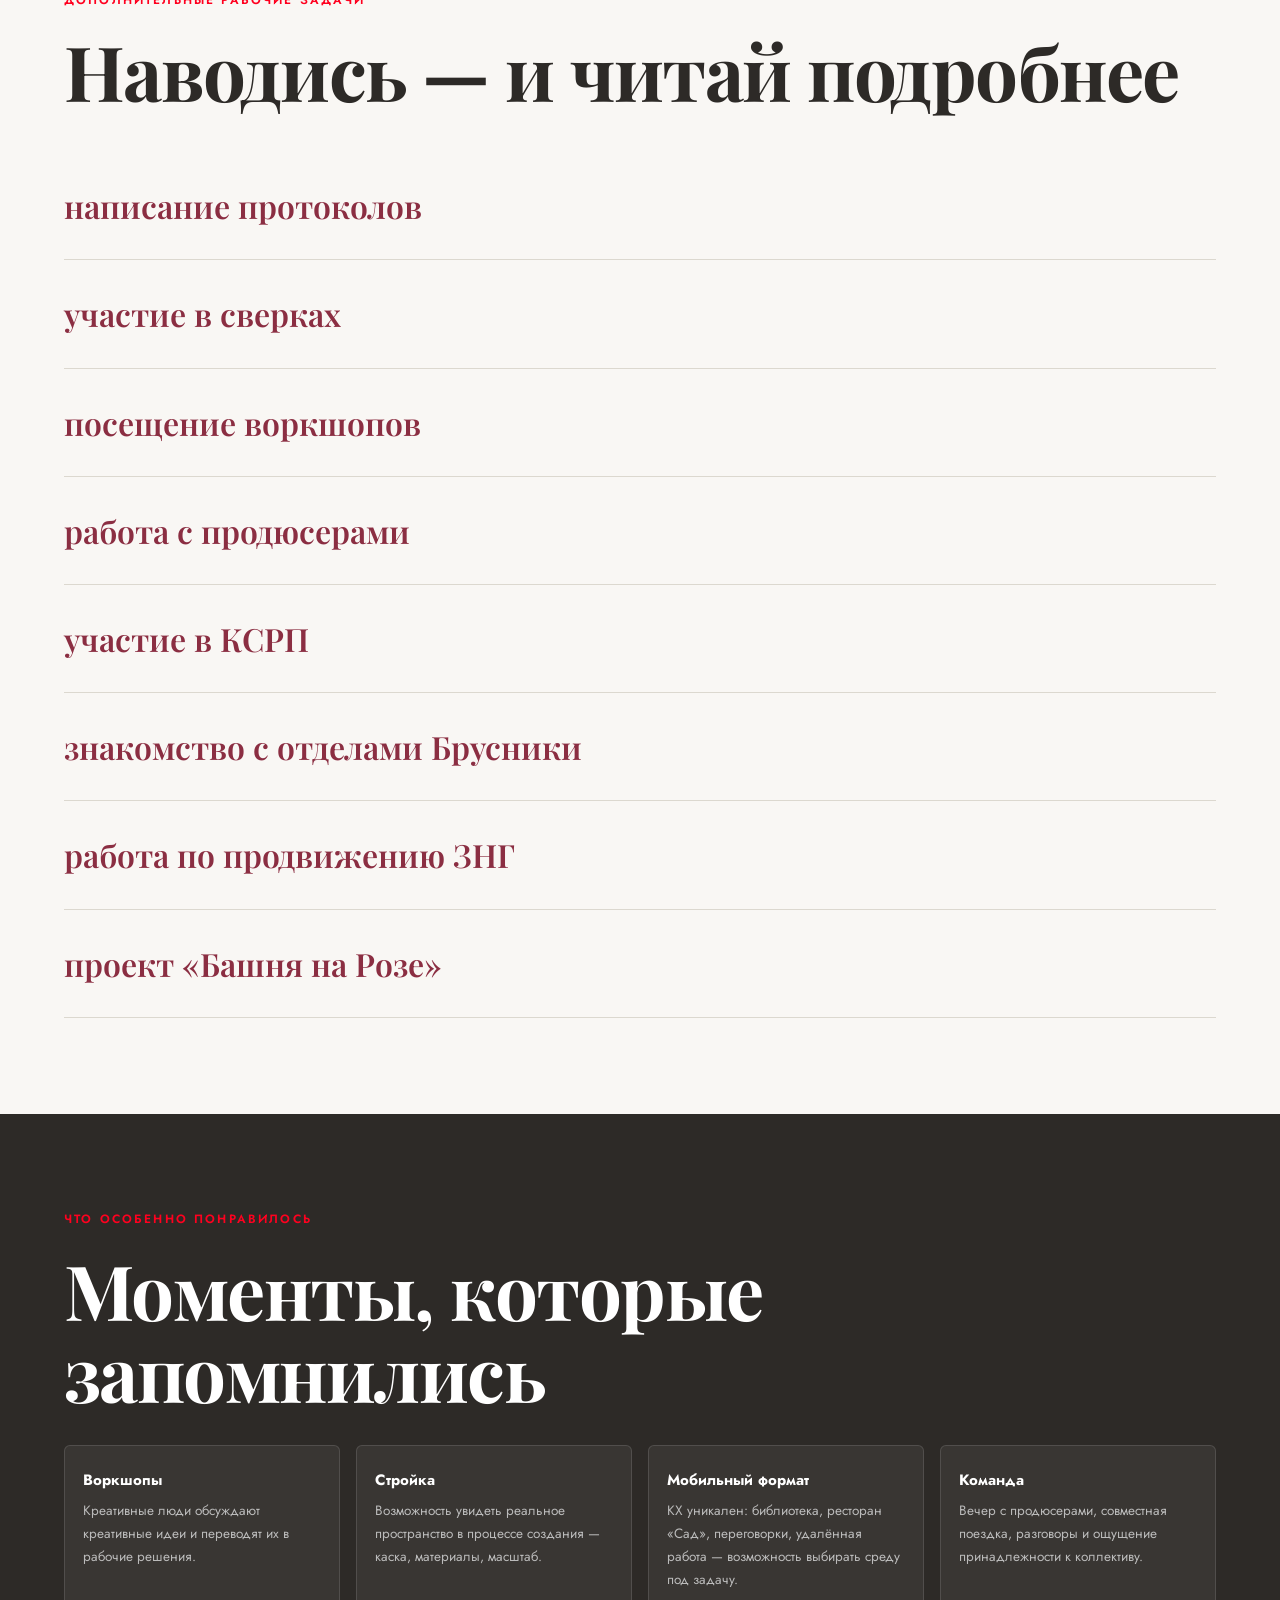
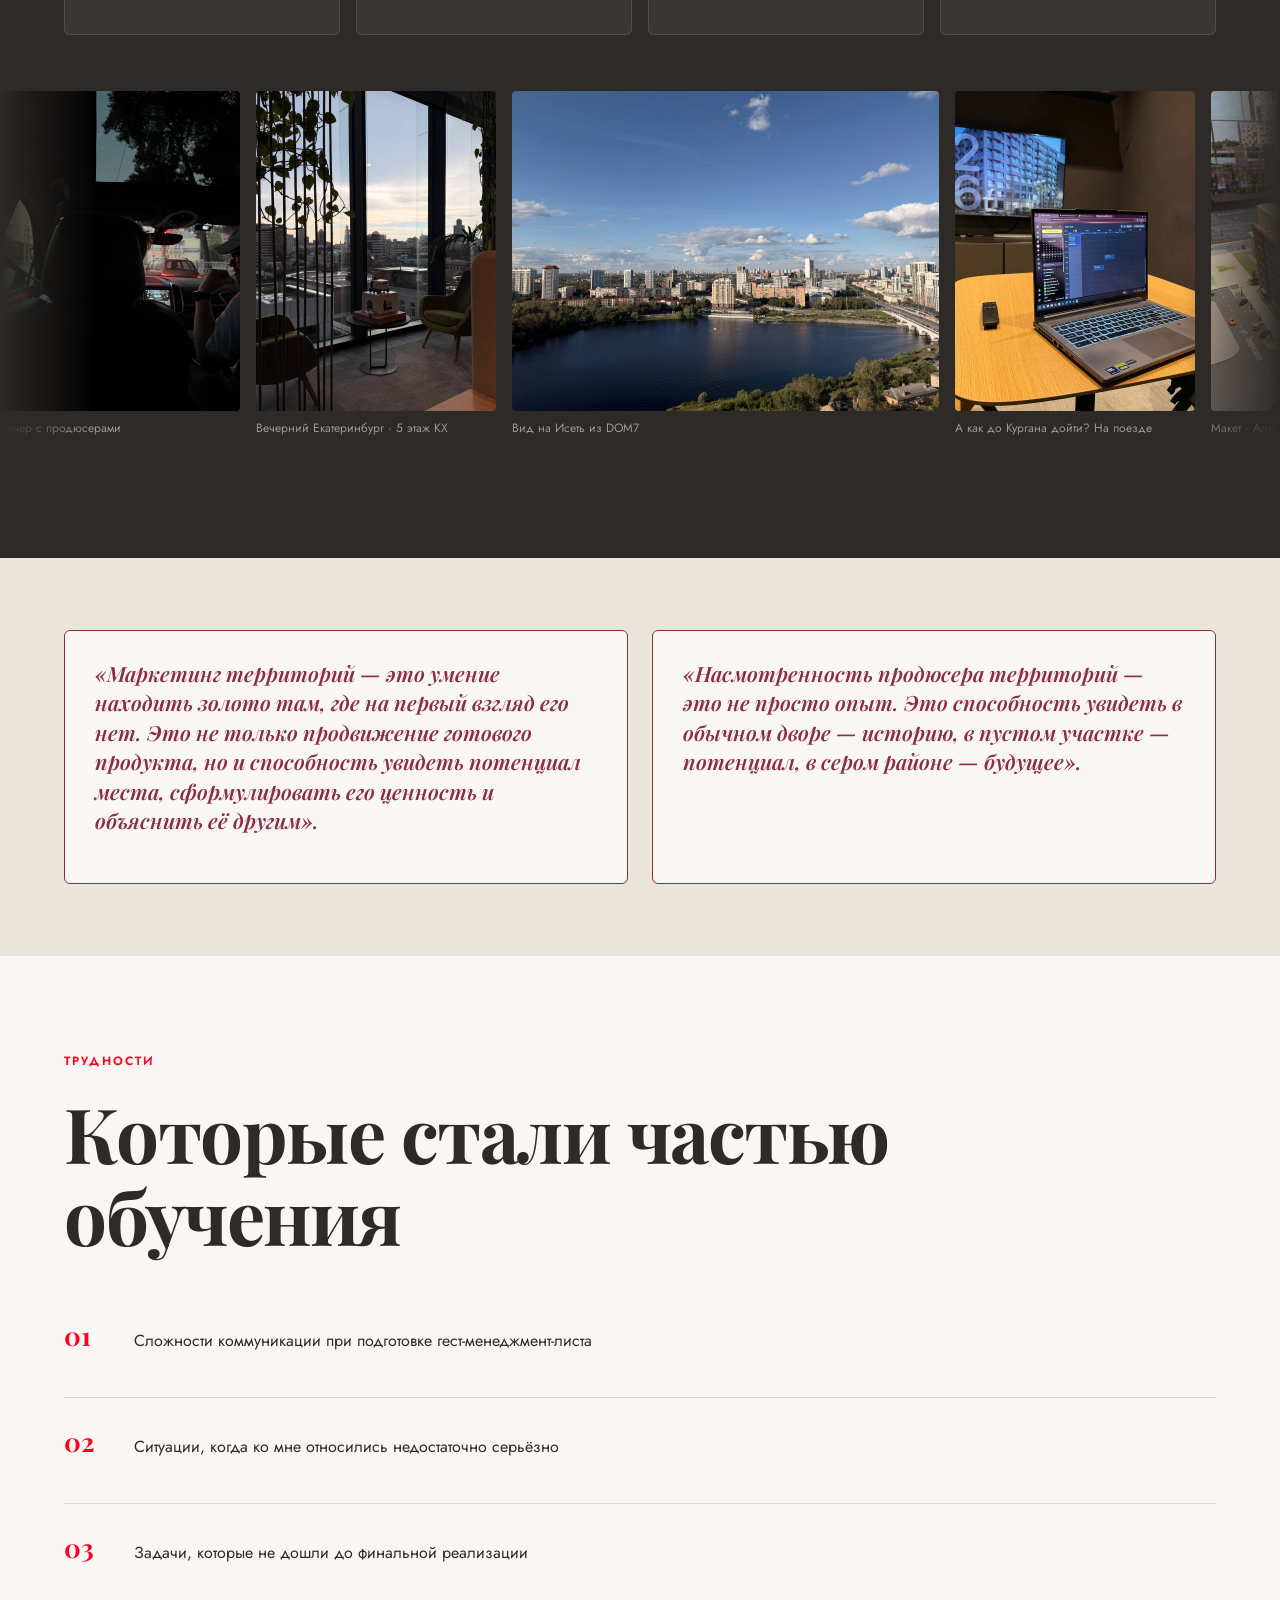
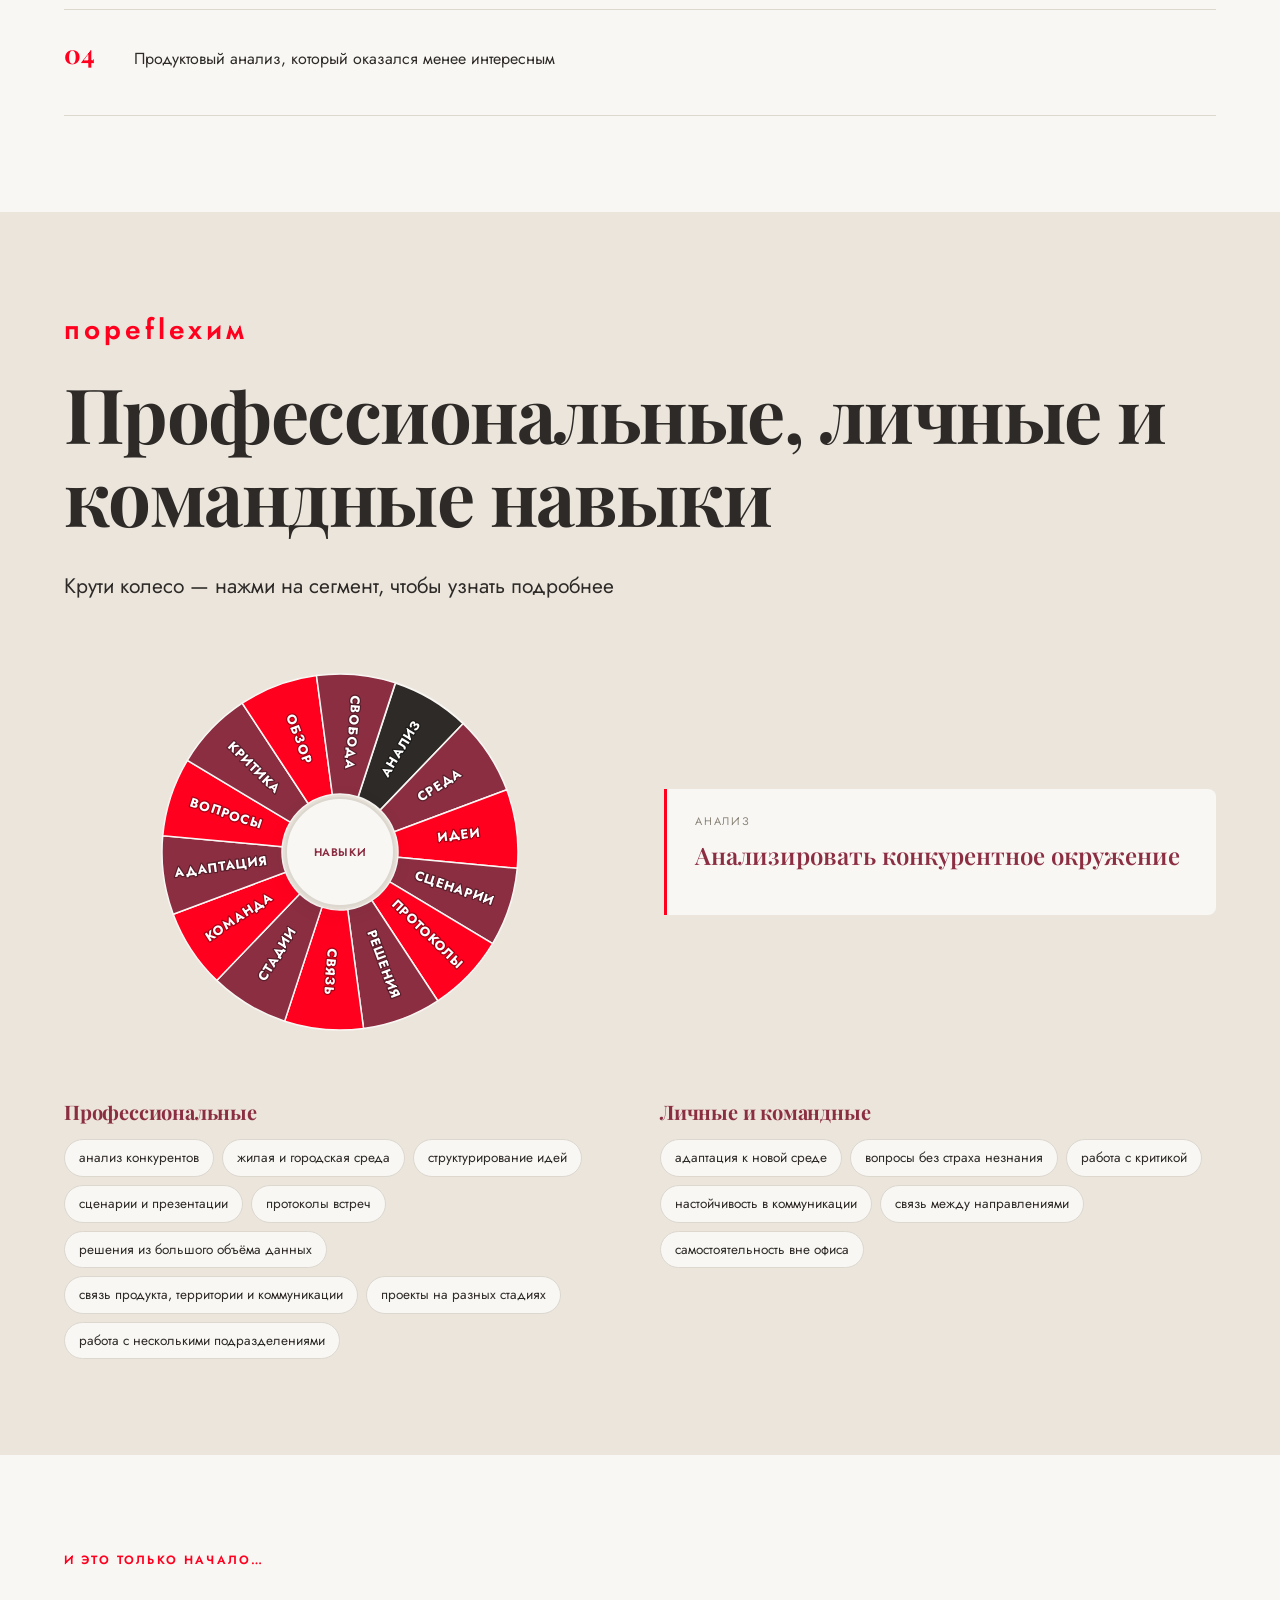
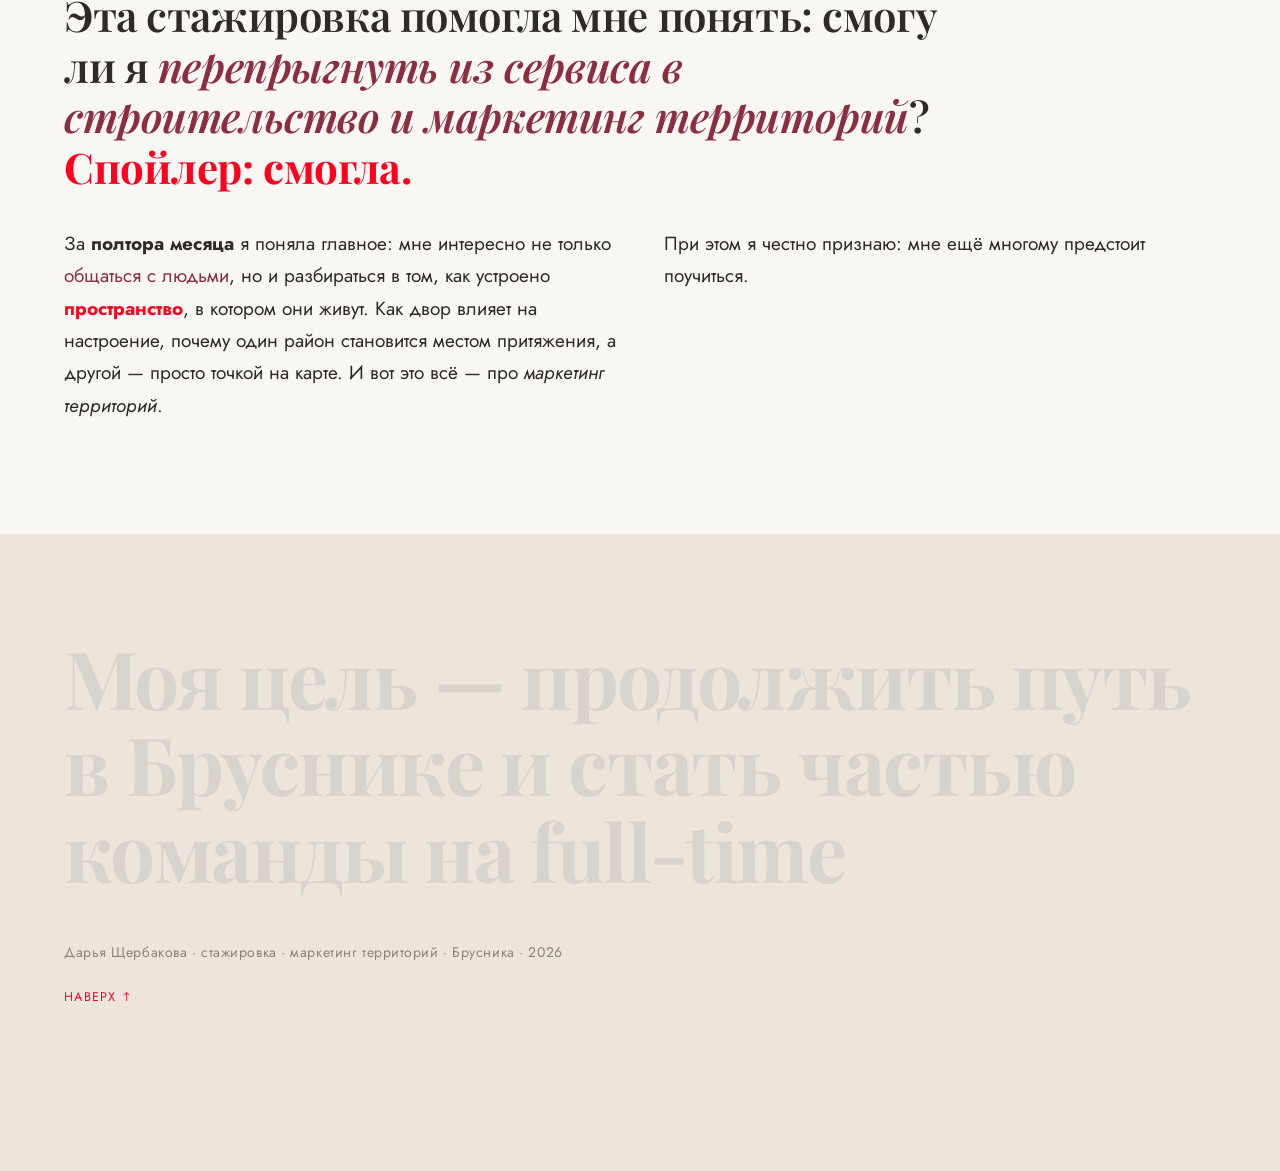
==== commit 45760c2c: "Перенести «и покатать столы» на новую строку в заголовке «Поворот» Co-Authored-By: Devin AI <1582432" ====
--- a/index.html
+++ b/index.html
@@ -271,7 +271,7 @@
 		<section id="turn">
 			<div class="wrap">
 				<div class="kicker reveal">Поворот</div>
-				<h2 class="h2 reveal">«Я могу выйти и покатать столы»</h2>
+				<h2 class="h2 reveal">«Я могу выйти<br />и покатать столы»</h2>
 				<div class="turn-grid reveal">
 					<div>
 						<div class="turn-text">
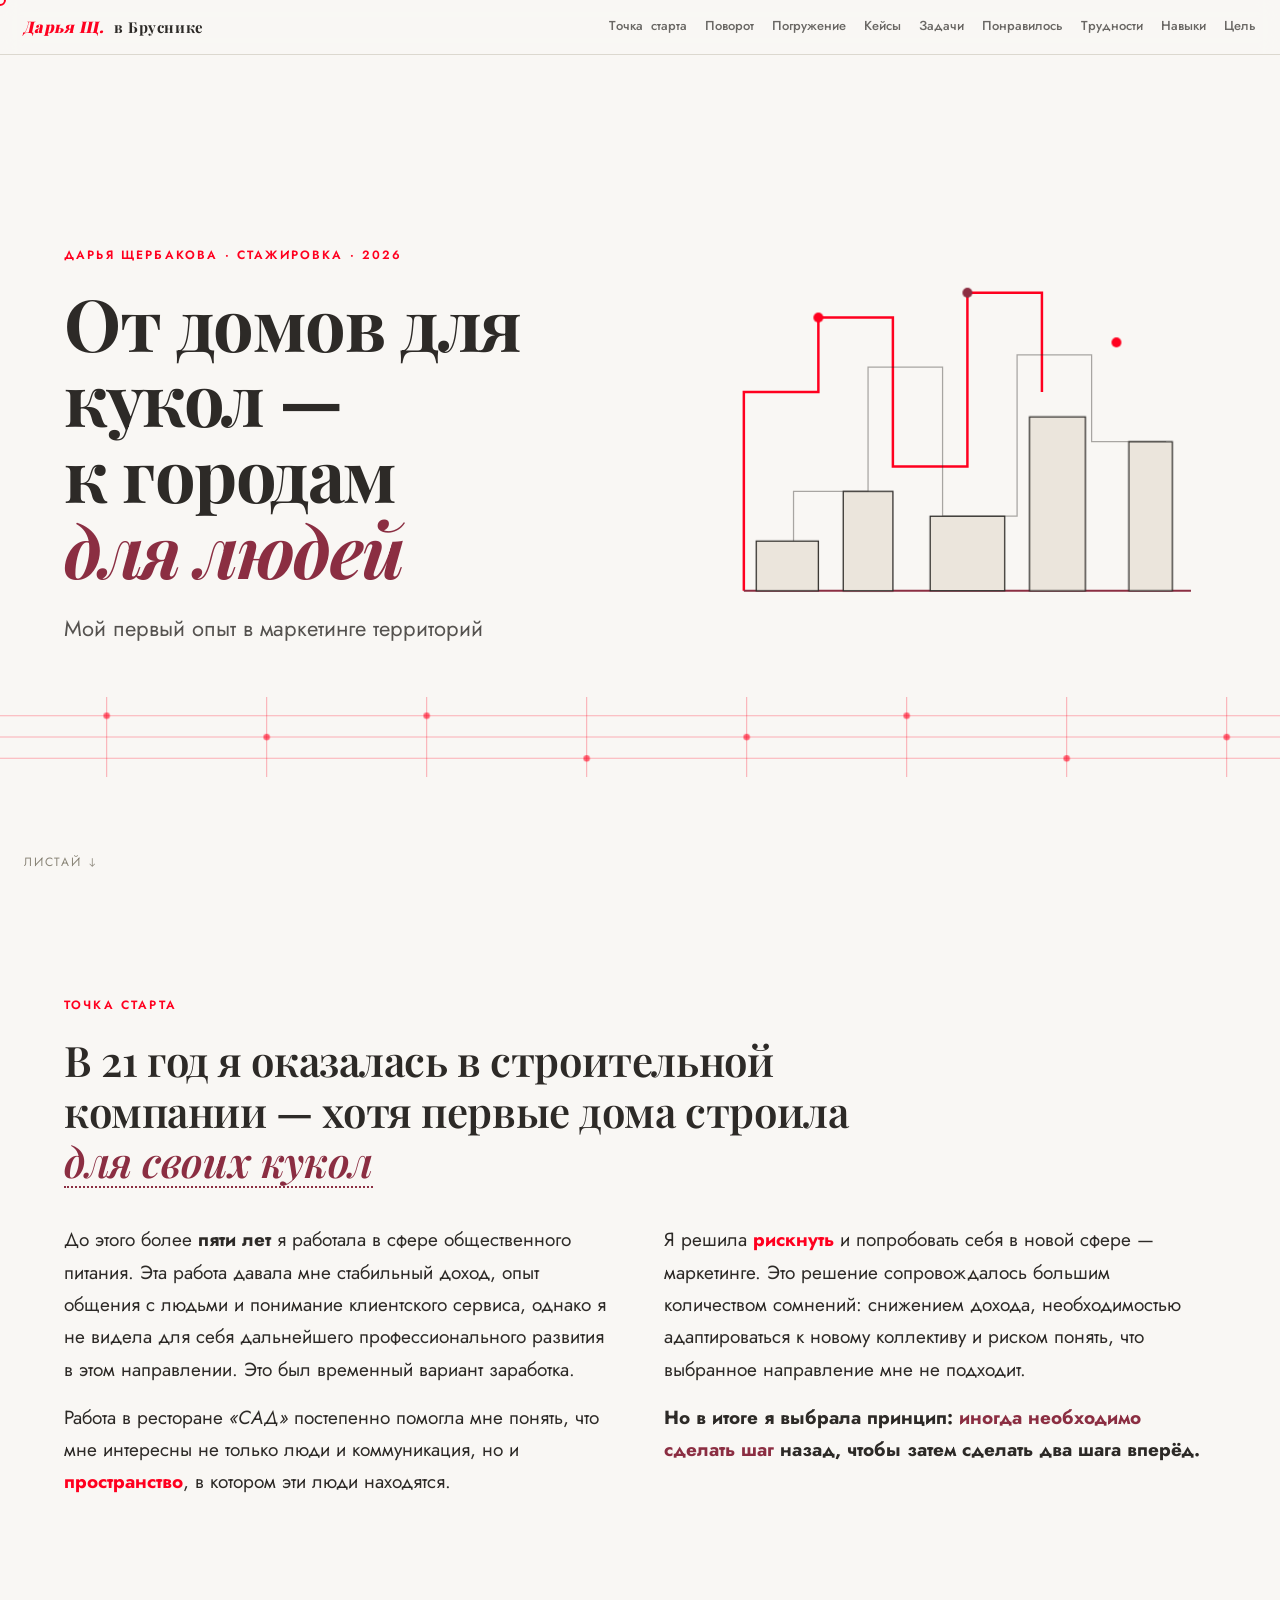
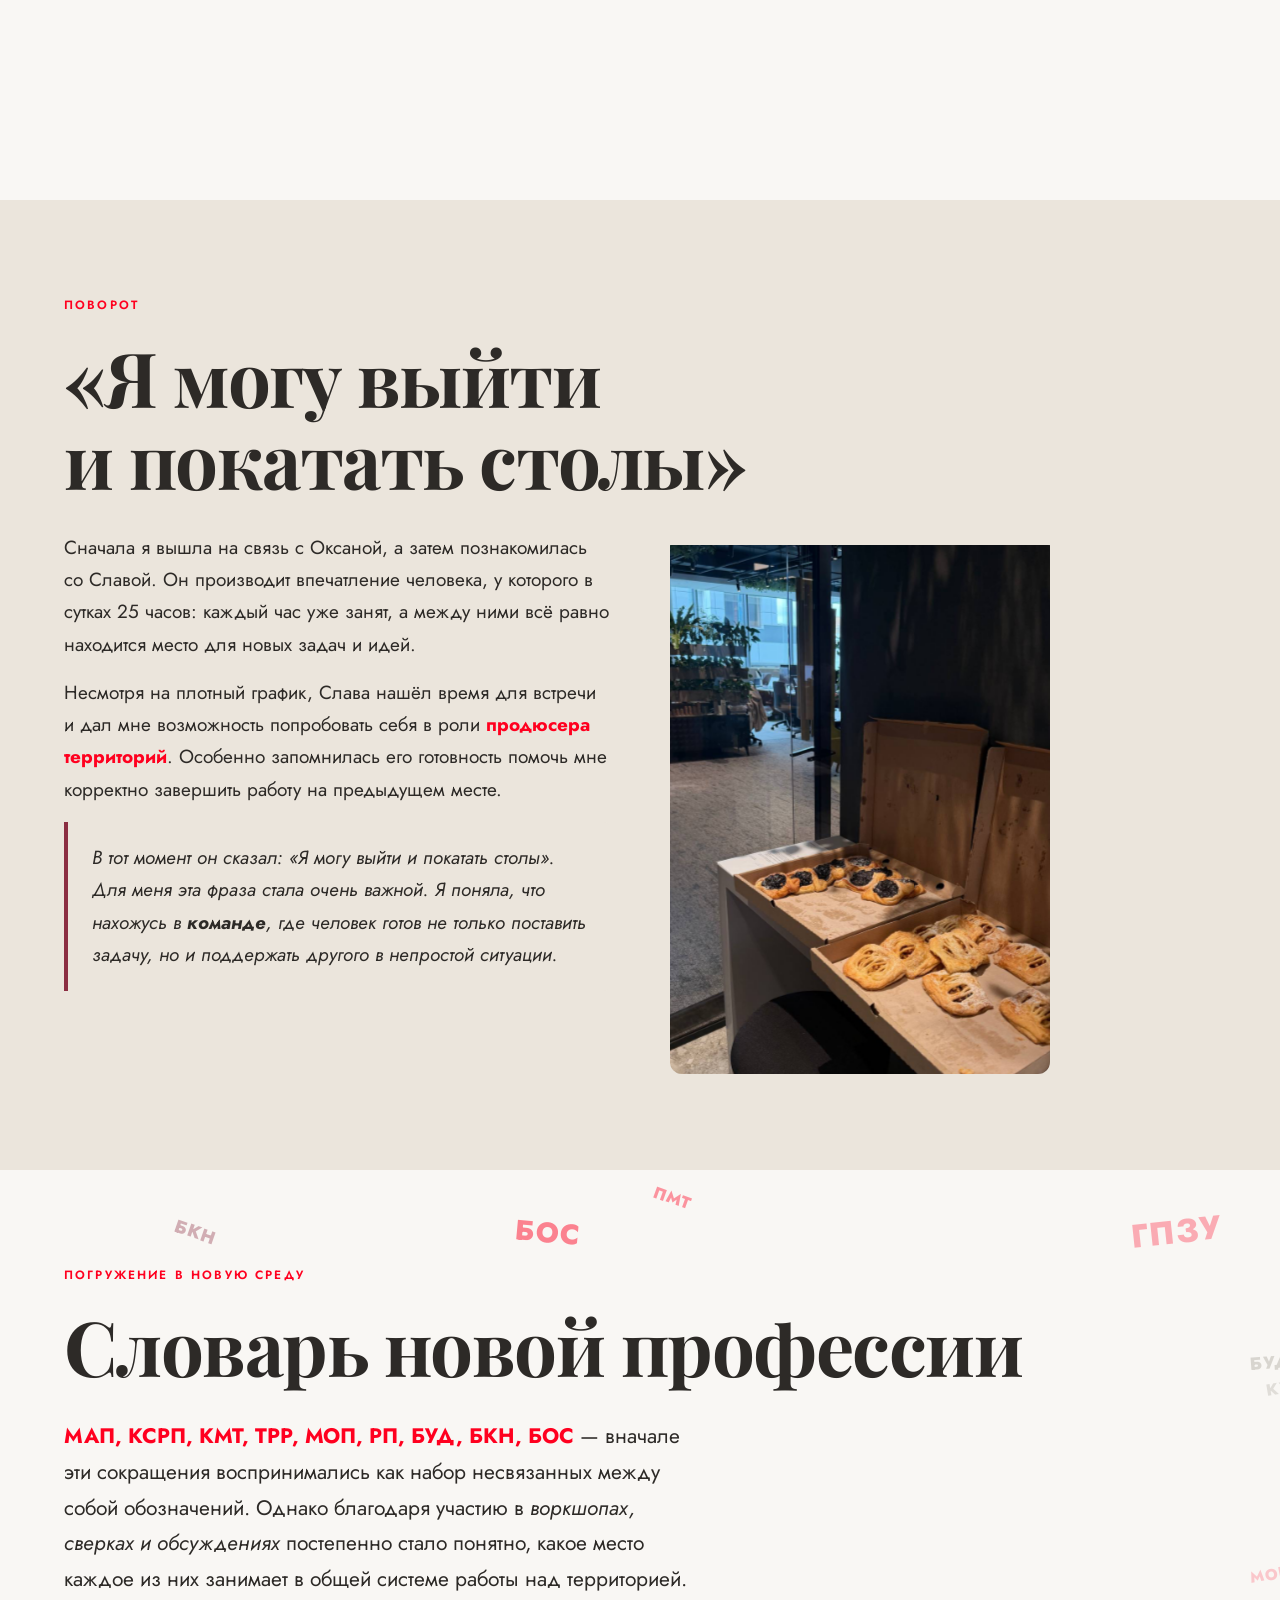
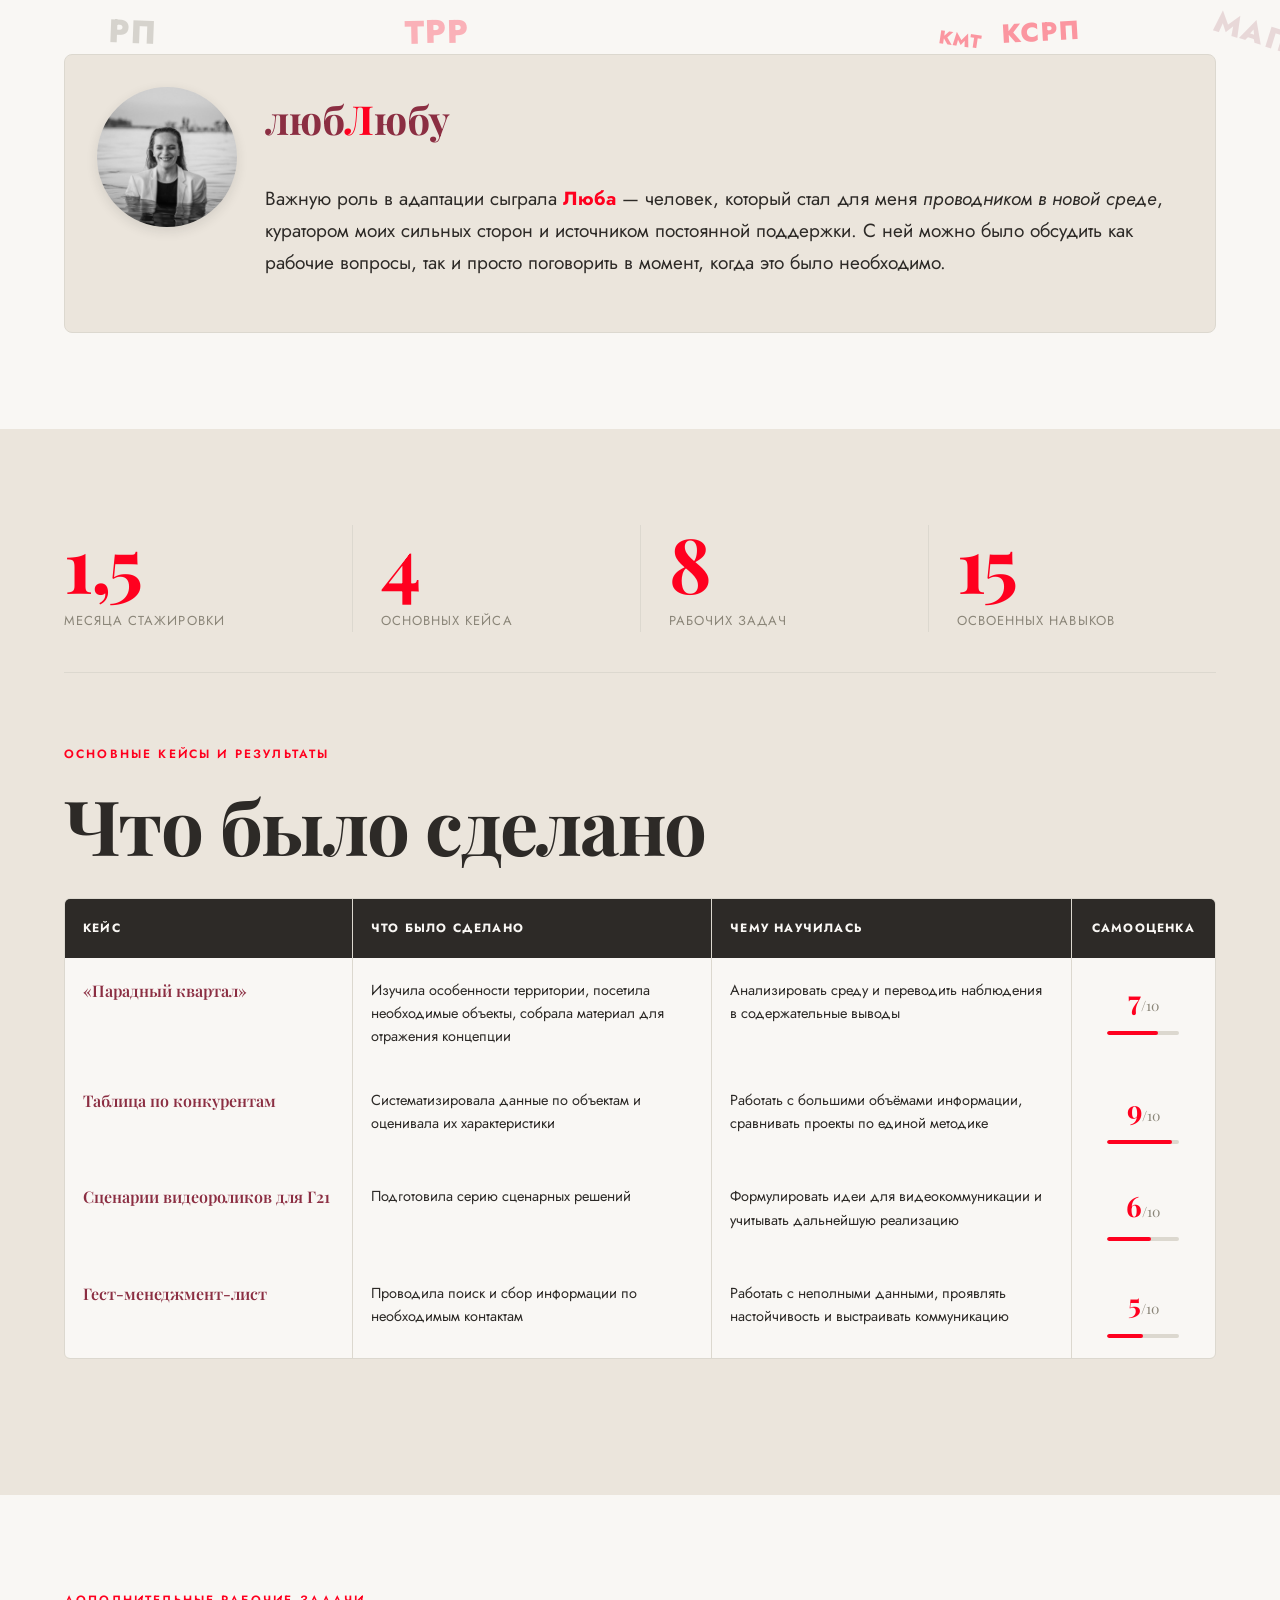
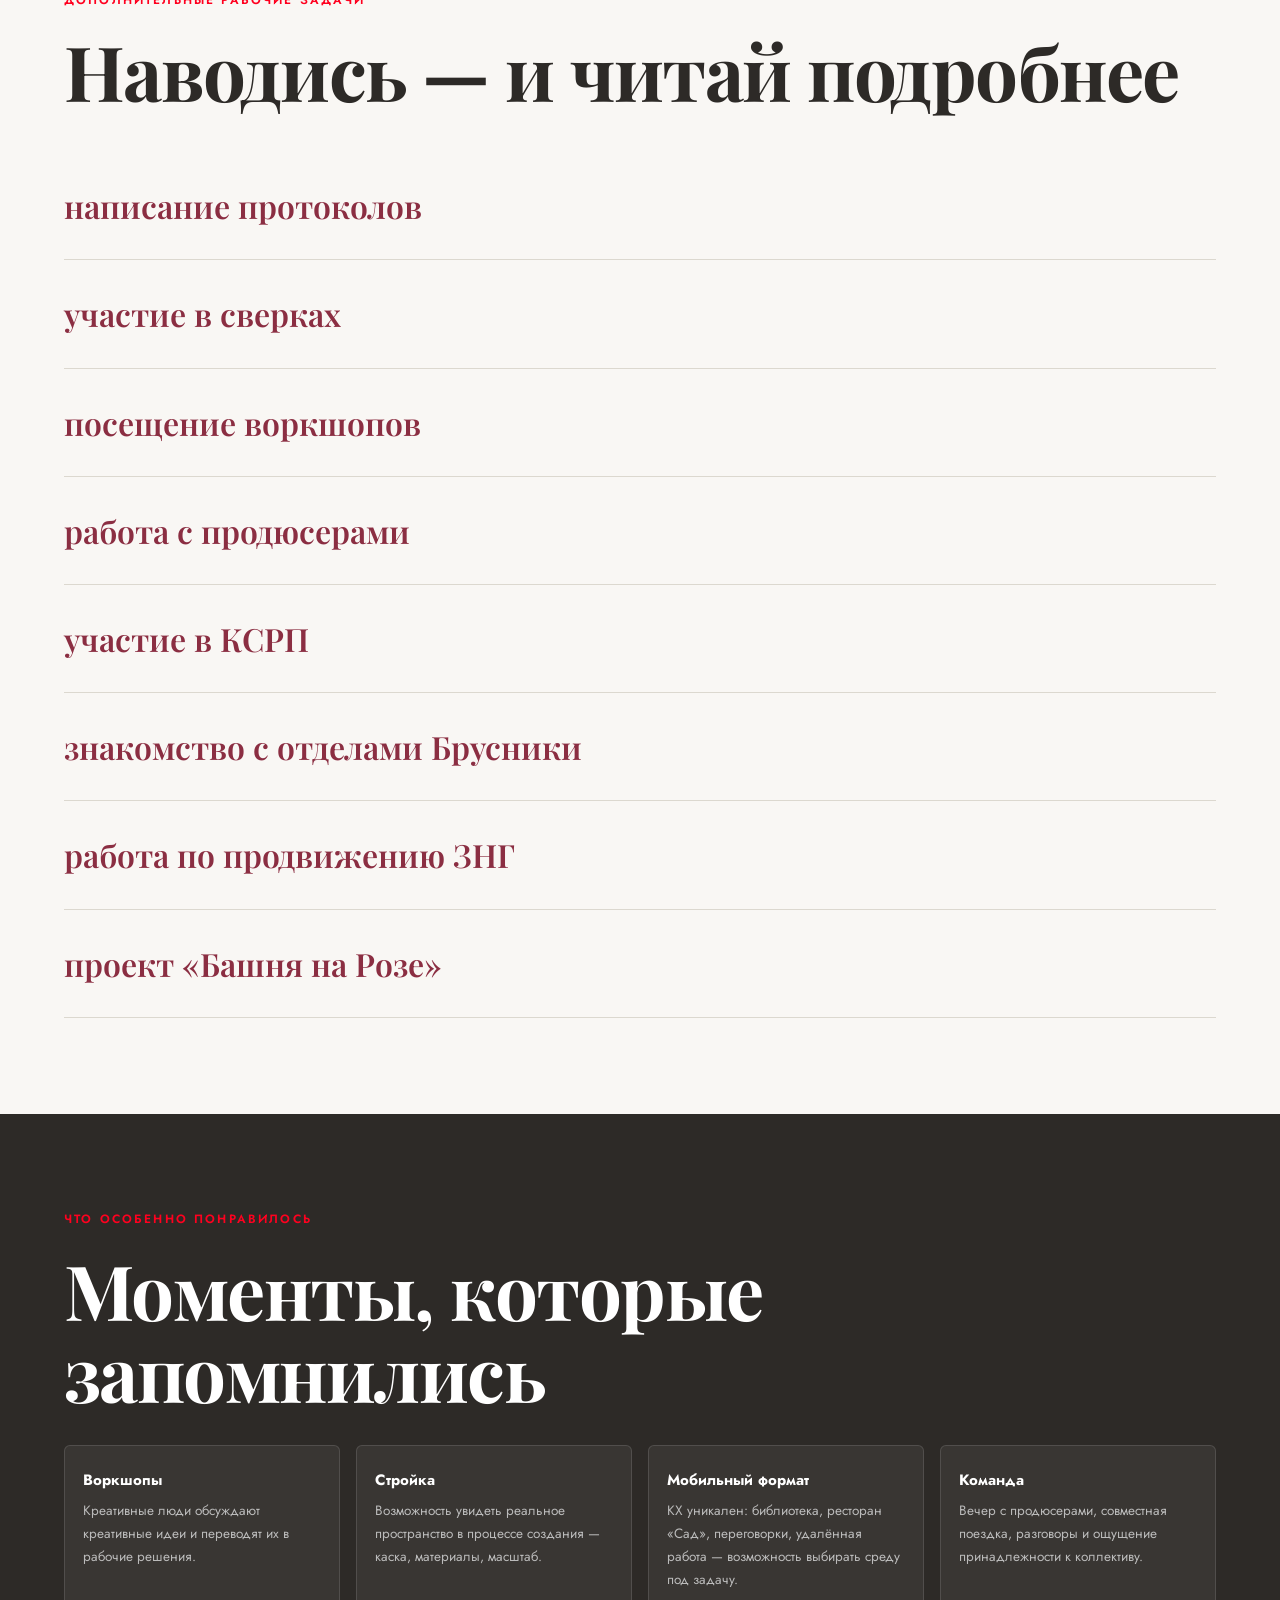
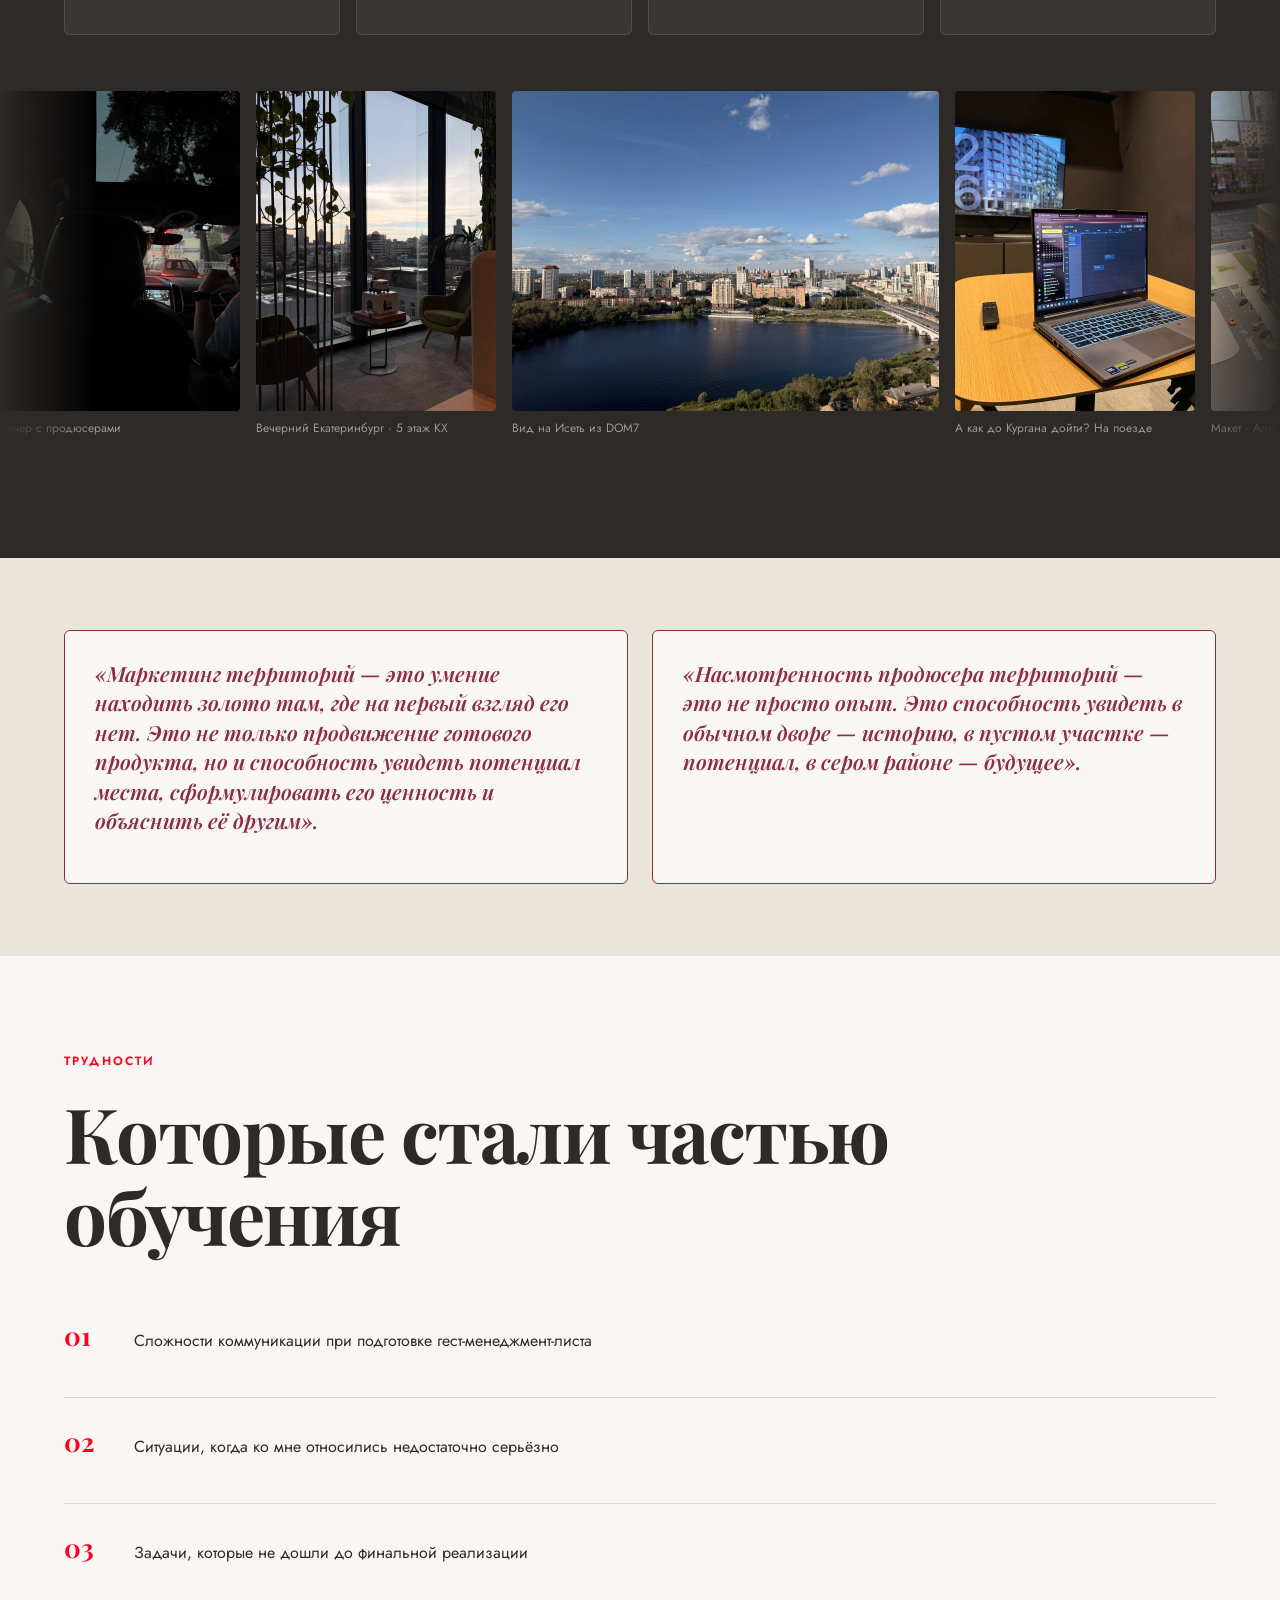
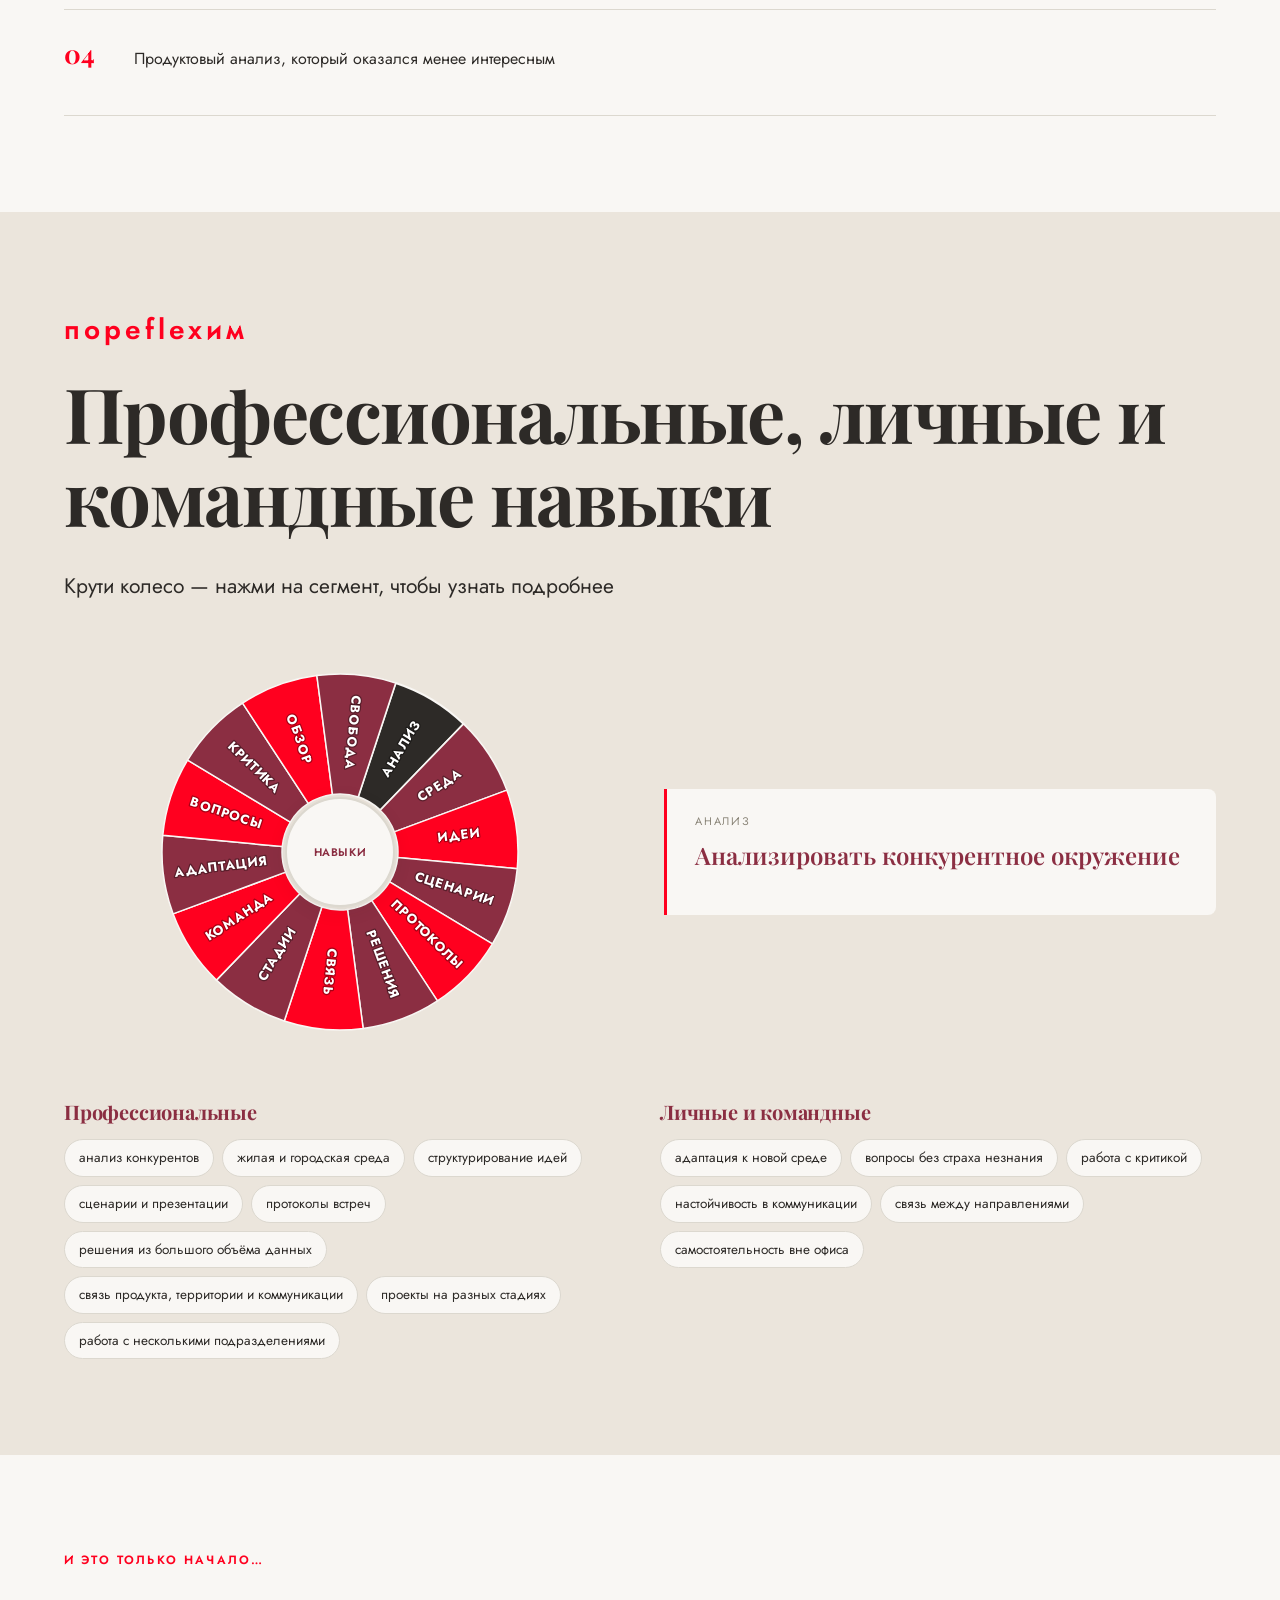
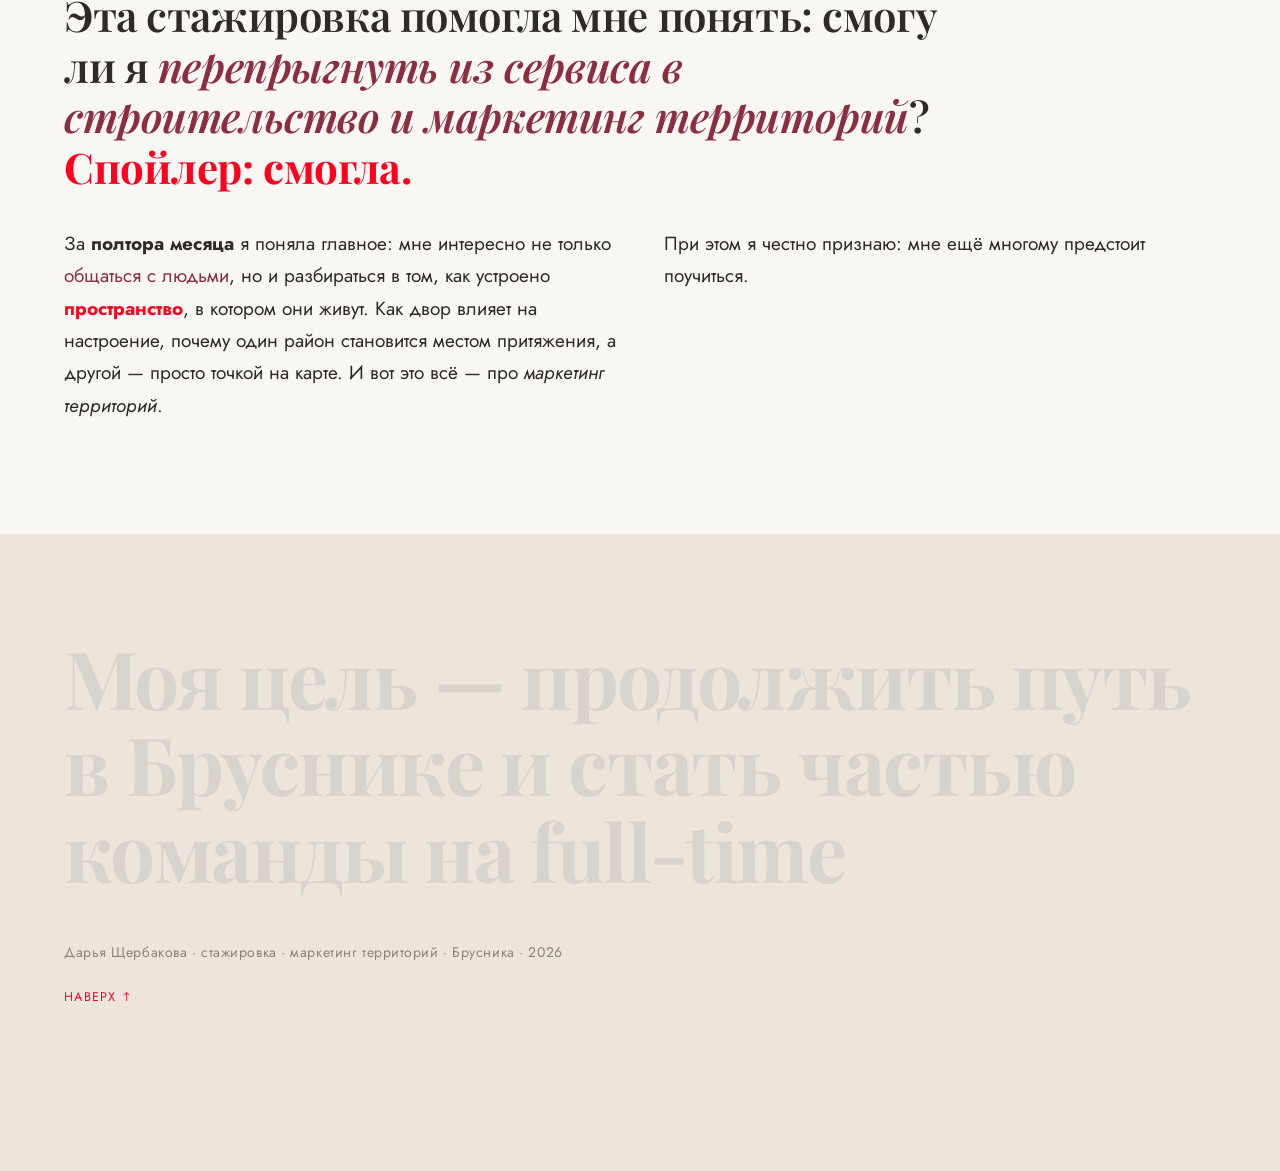
==== commit 402b2712: "Перенести «и покатать столы» на новую строку в заголовке «Поворот» Co-Authored-By: Devin AI <1582432" ====
--- a/index.html
+++ b/index.html
@@ -510,7 +510,7 @@
 					<div class="task-item reveal" data-task>
 						<div class="task-short">работа по продвижению ЗНГ</div>
 						<div class="task-full">
-							Участвовала в задачах по продвижению проекта бизнесс-класса —
+							Участвовала в задачах по продвижению загородного направления —
 							новый для меня формат работы с территорией.
 						</div>
 					</div>
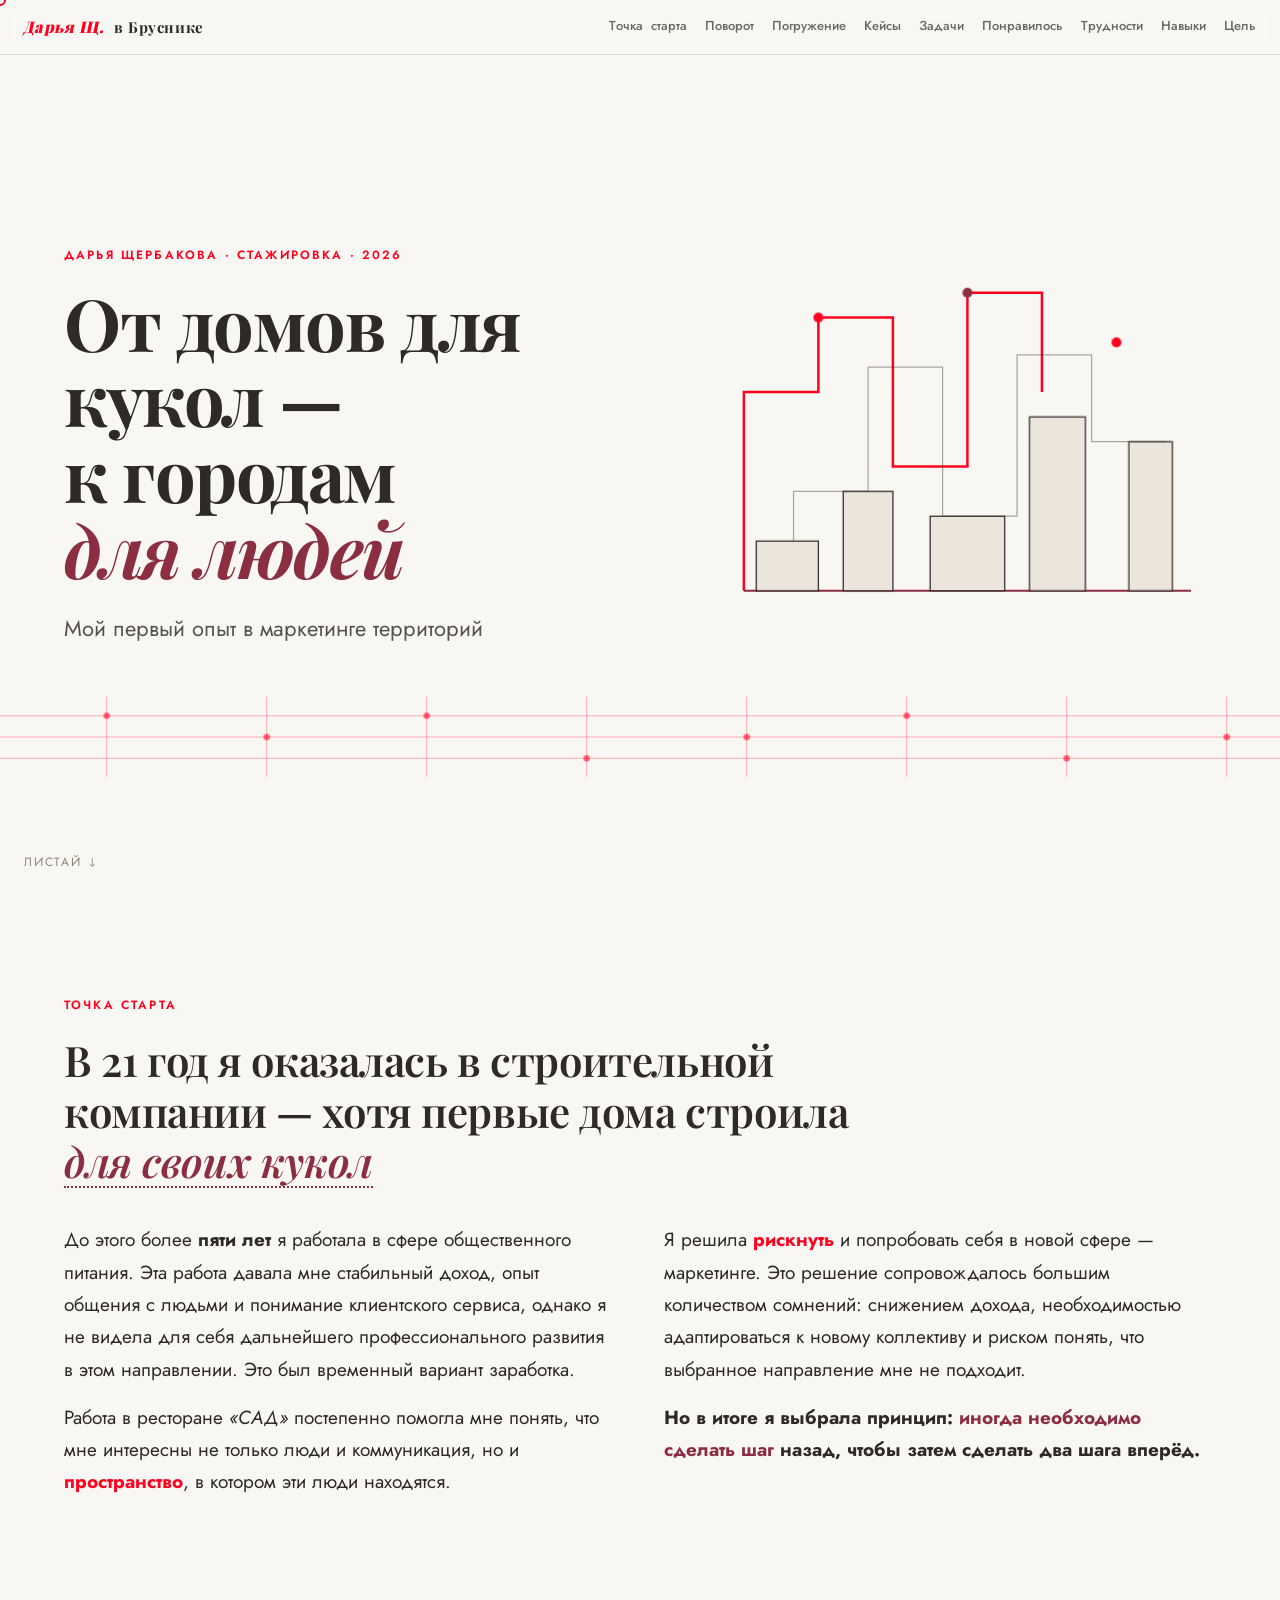
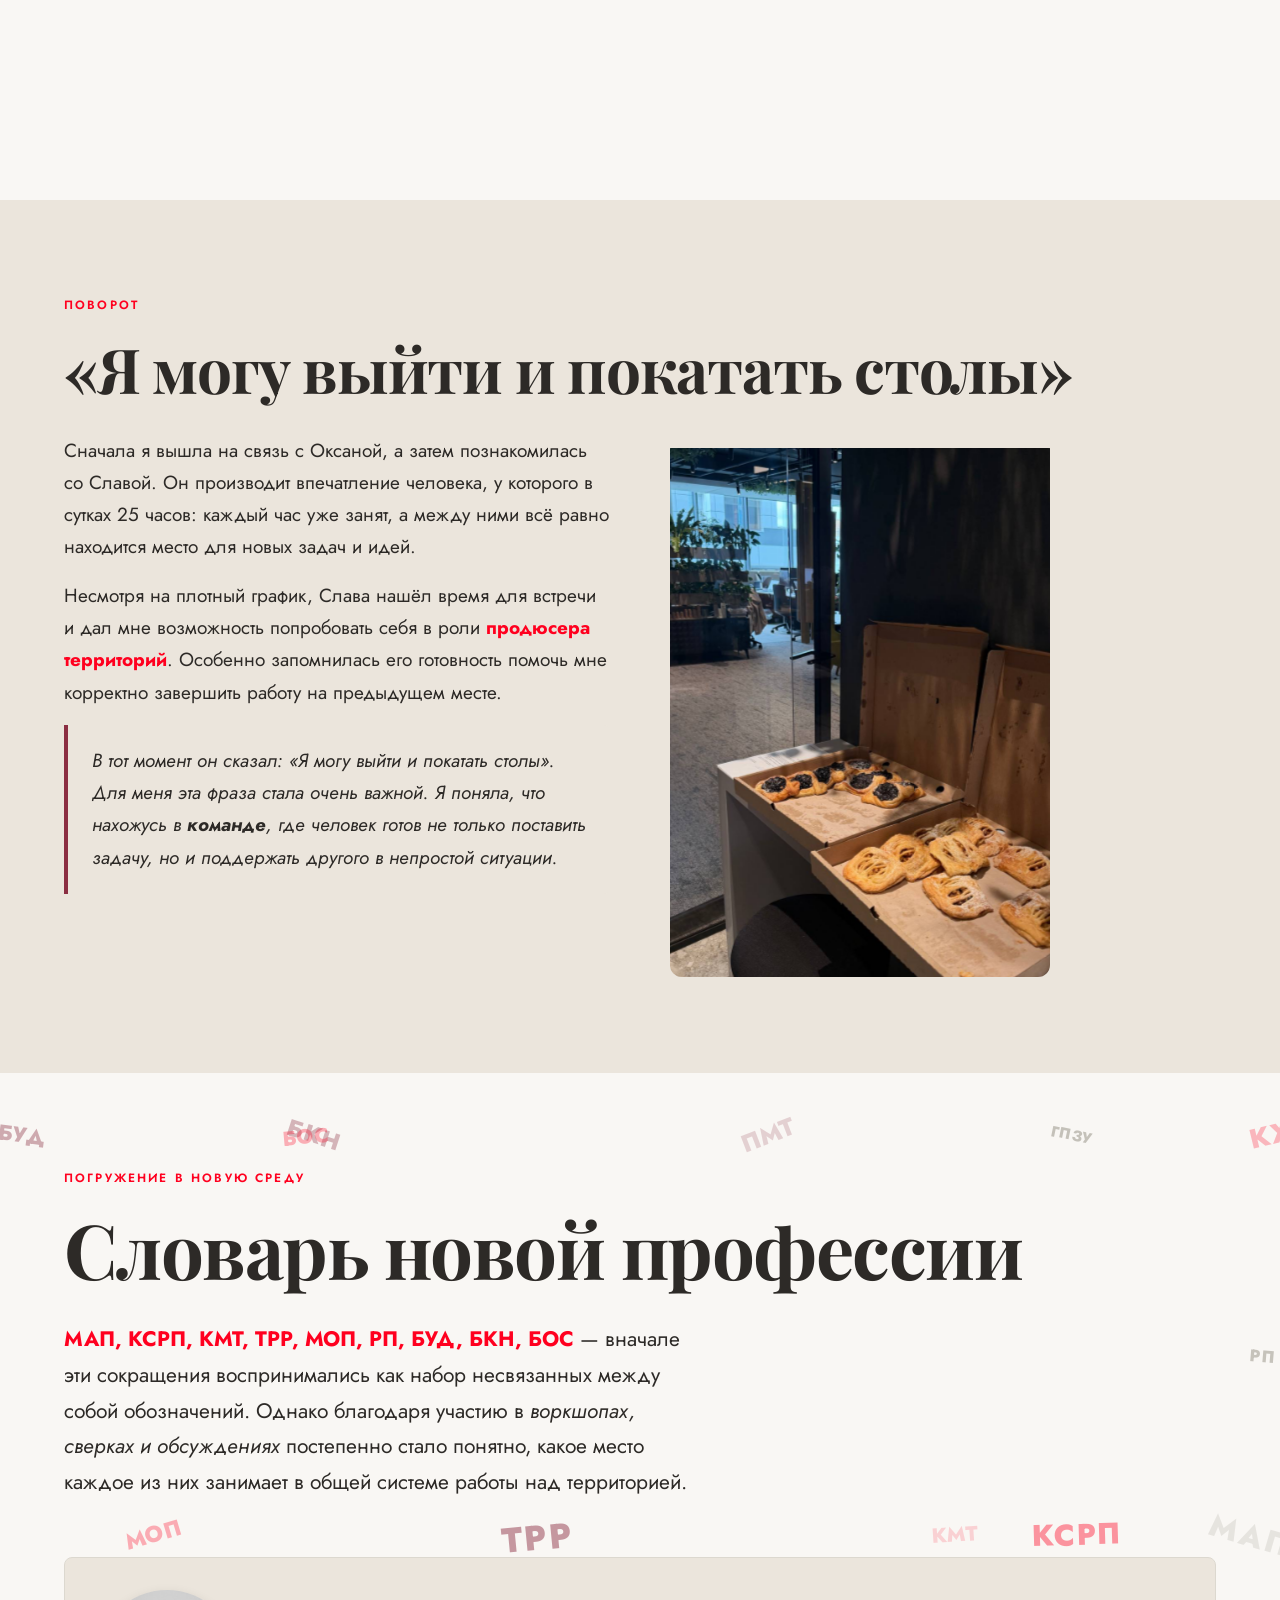
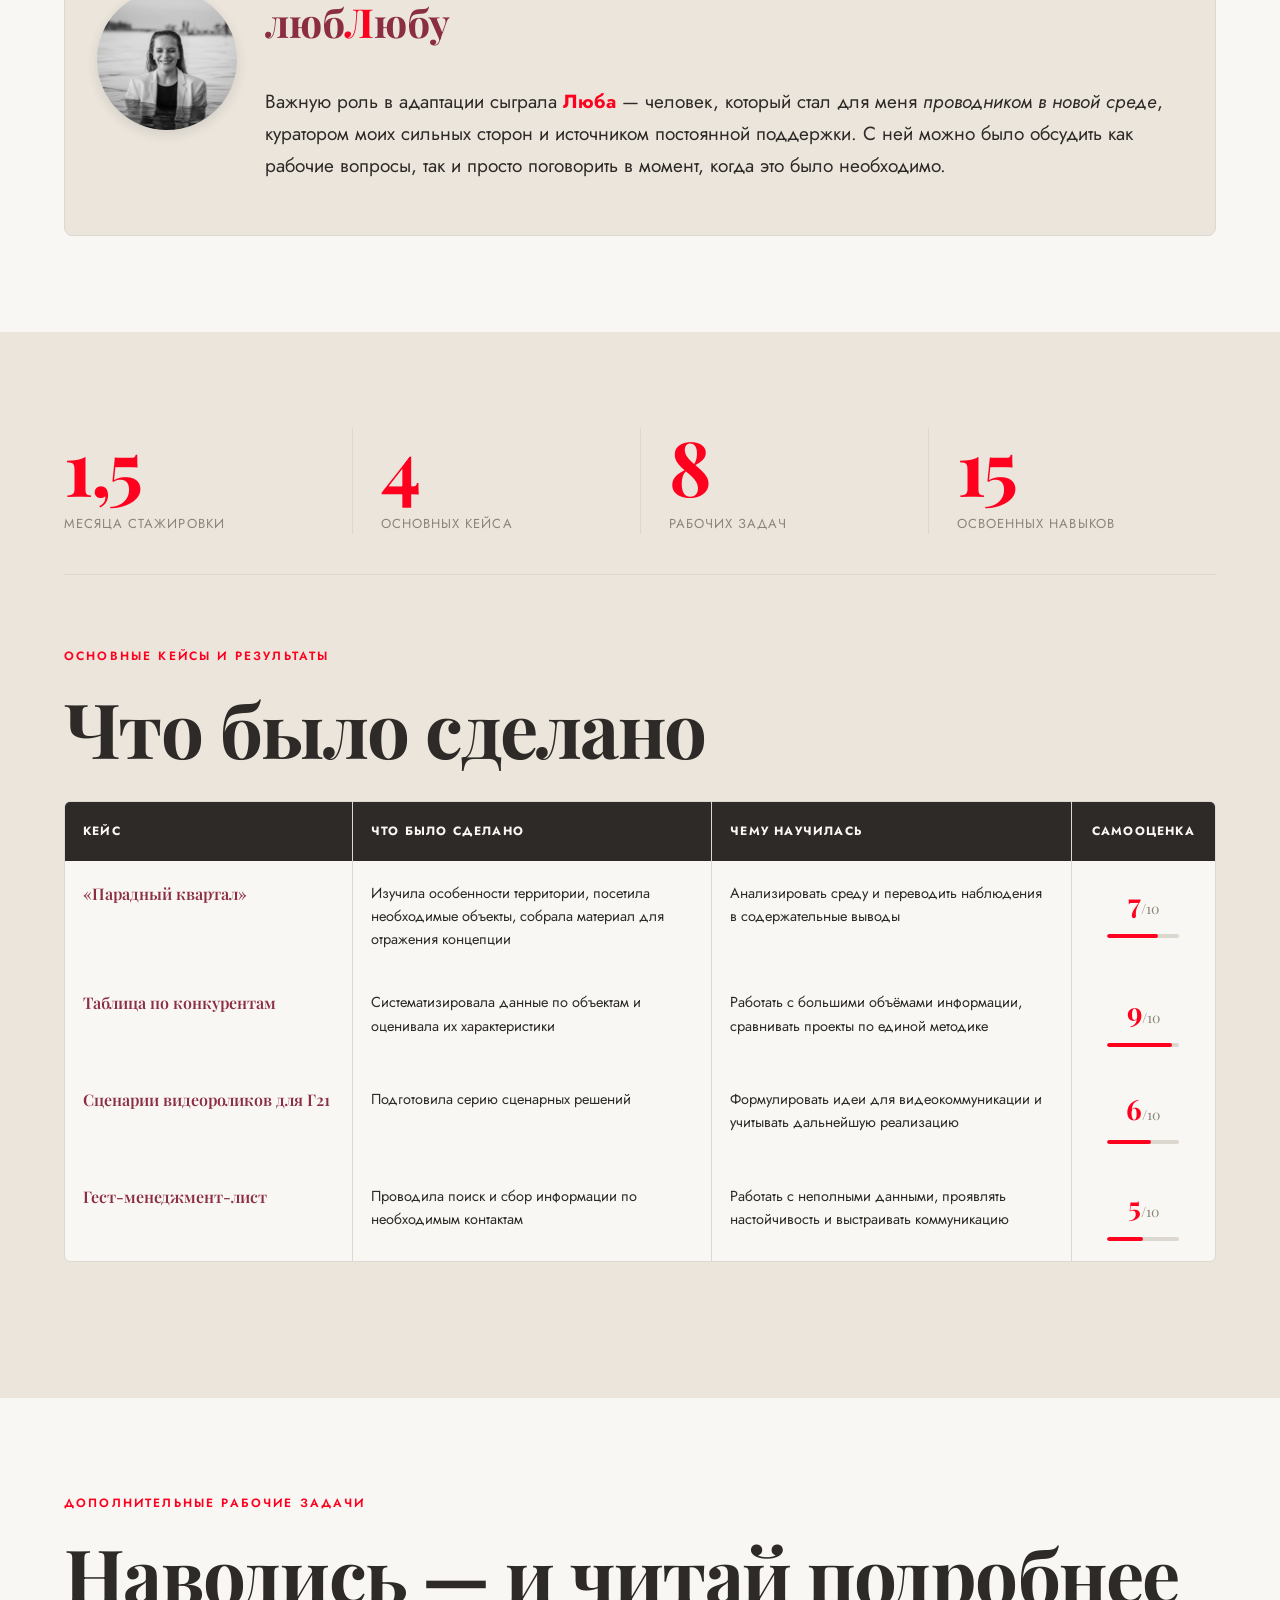
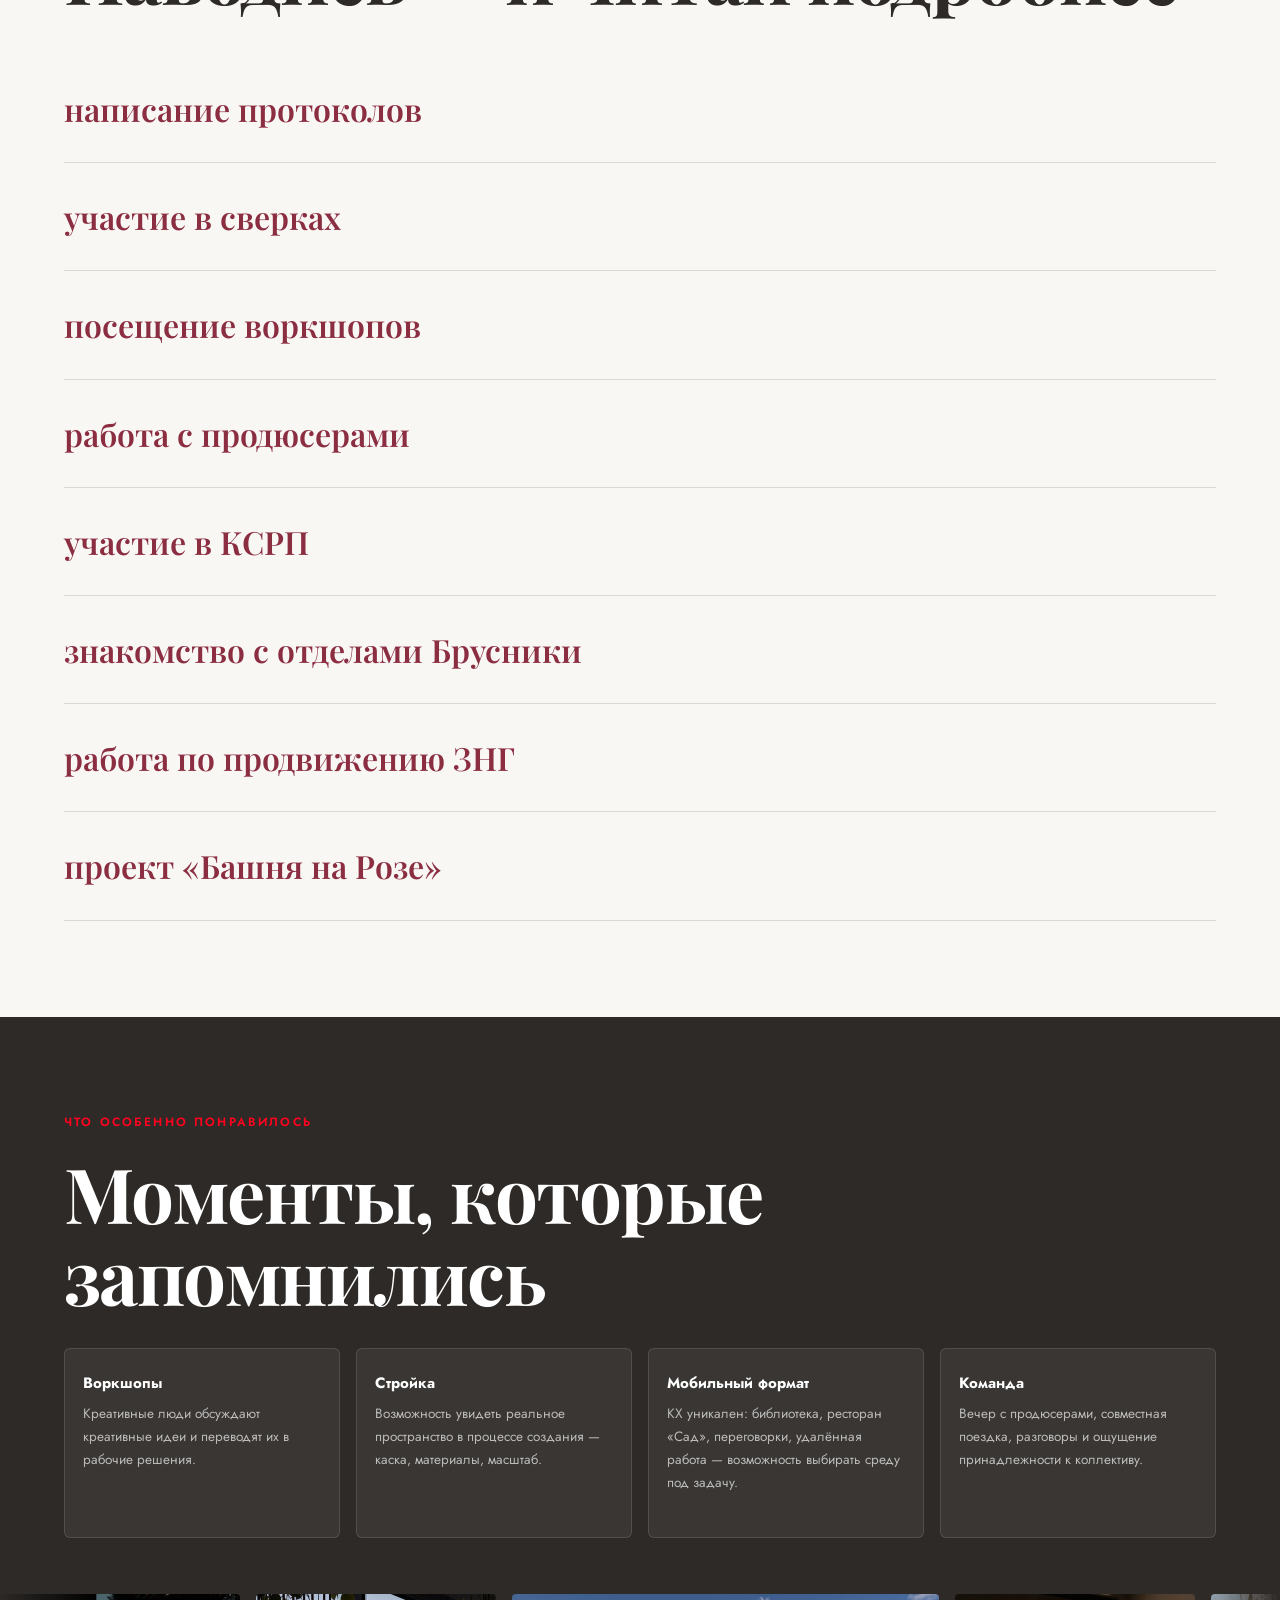
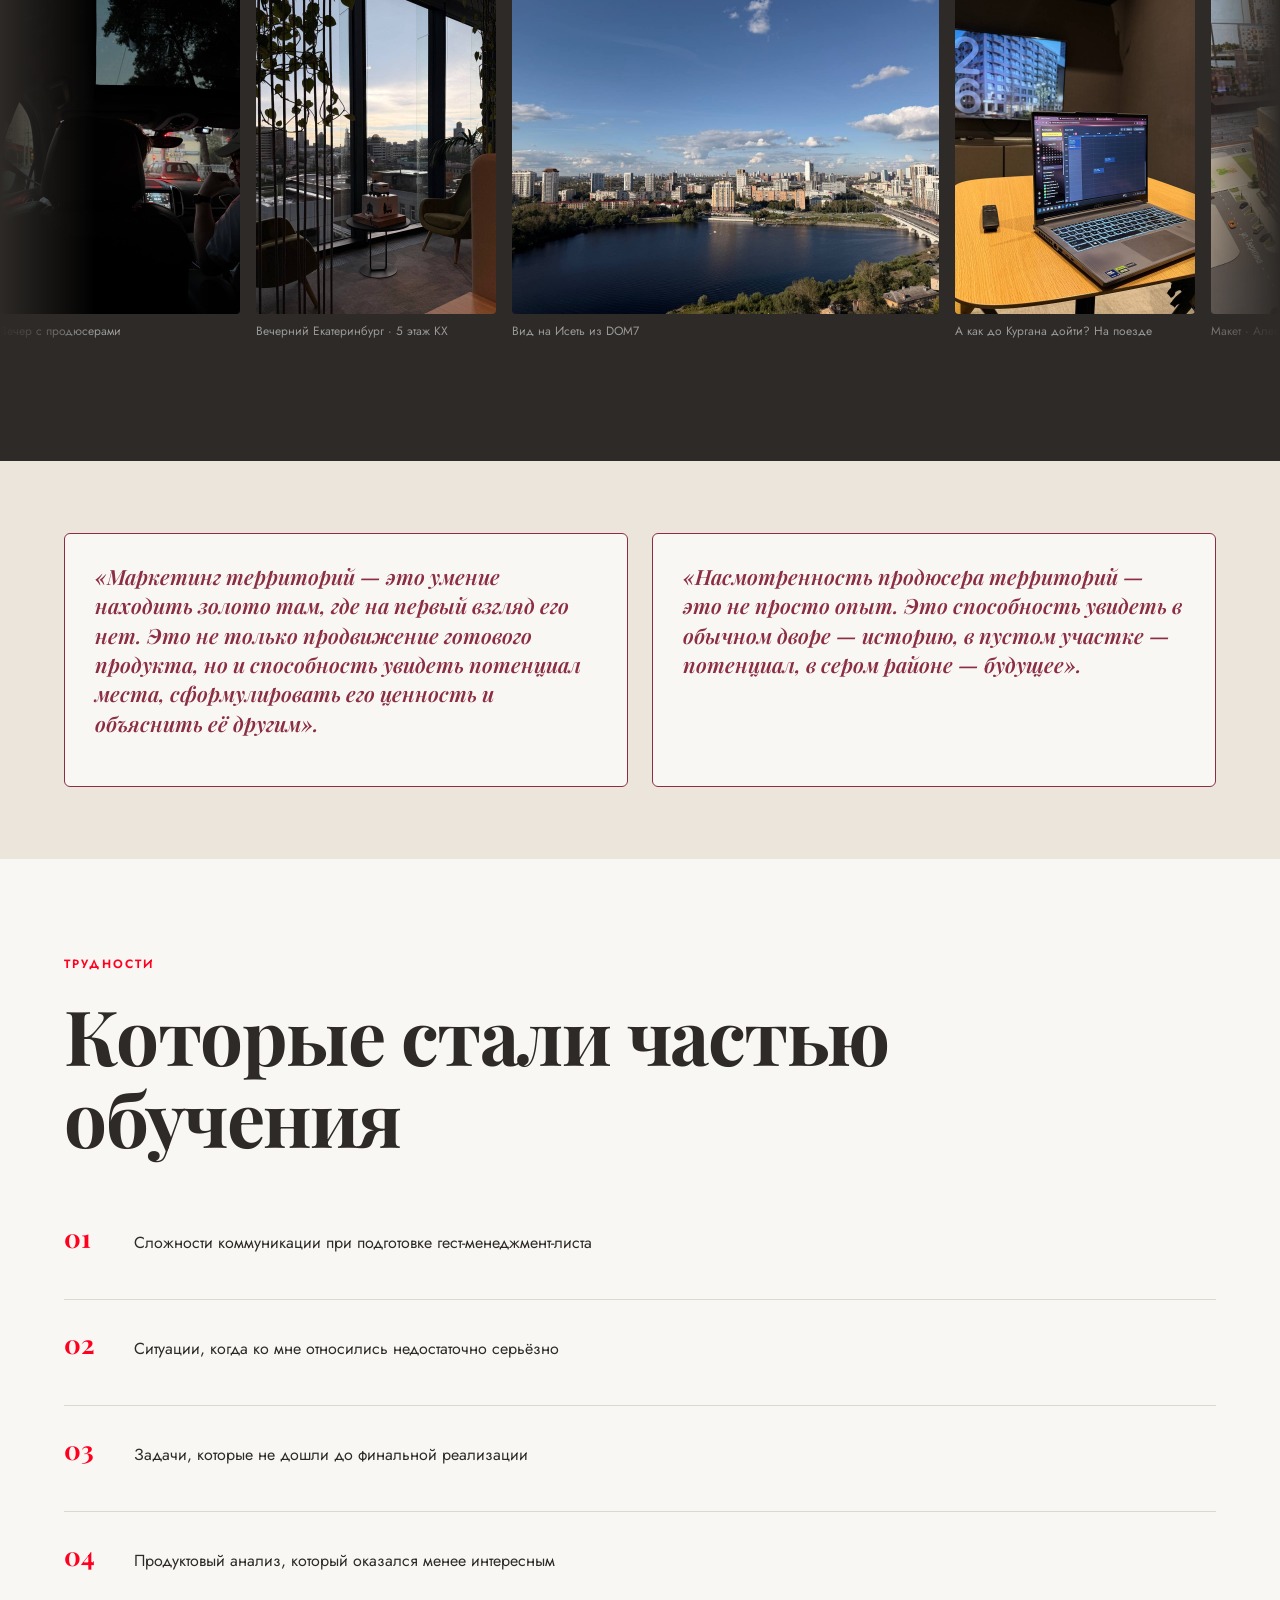
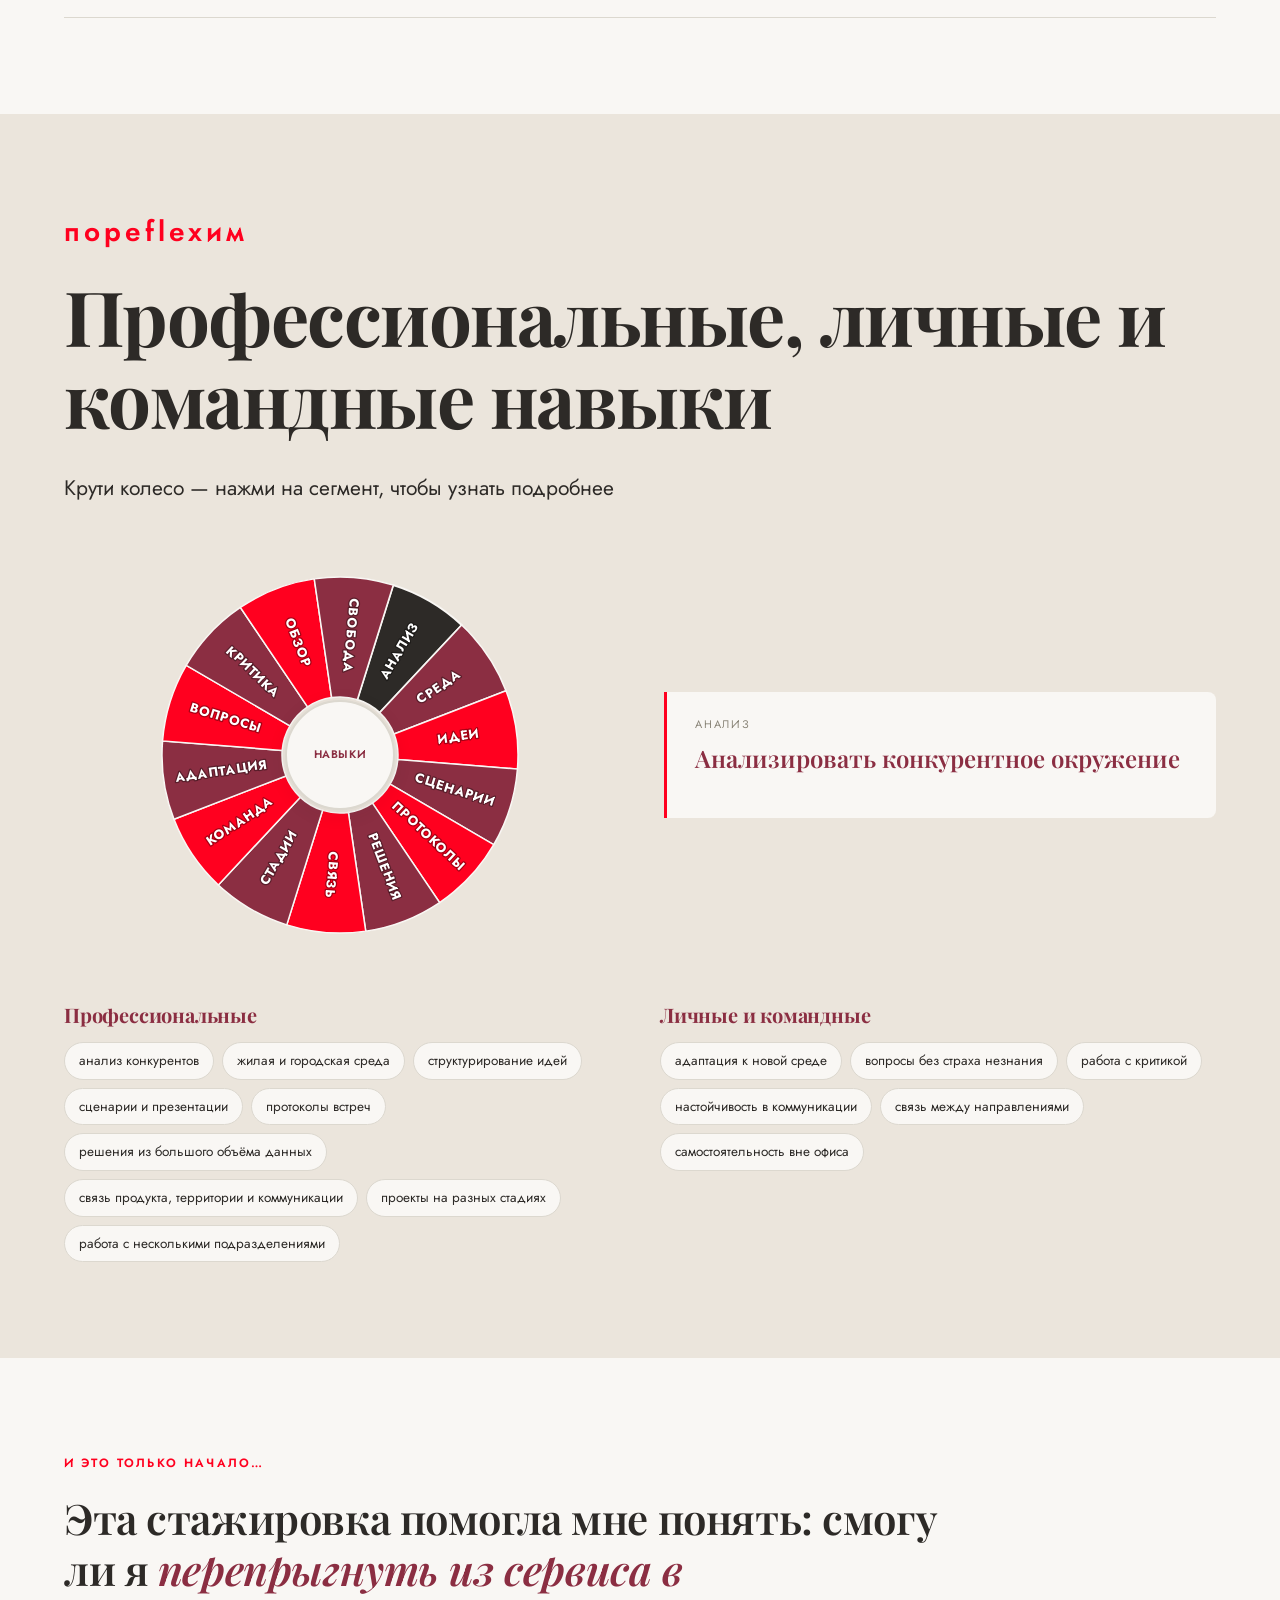
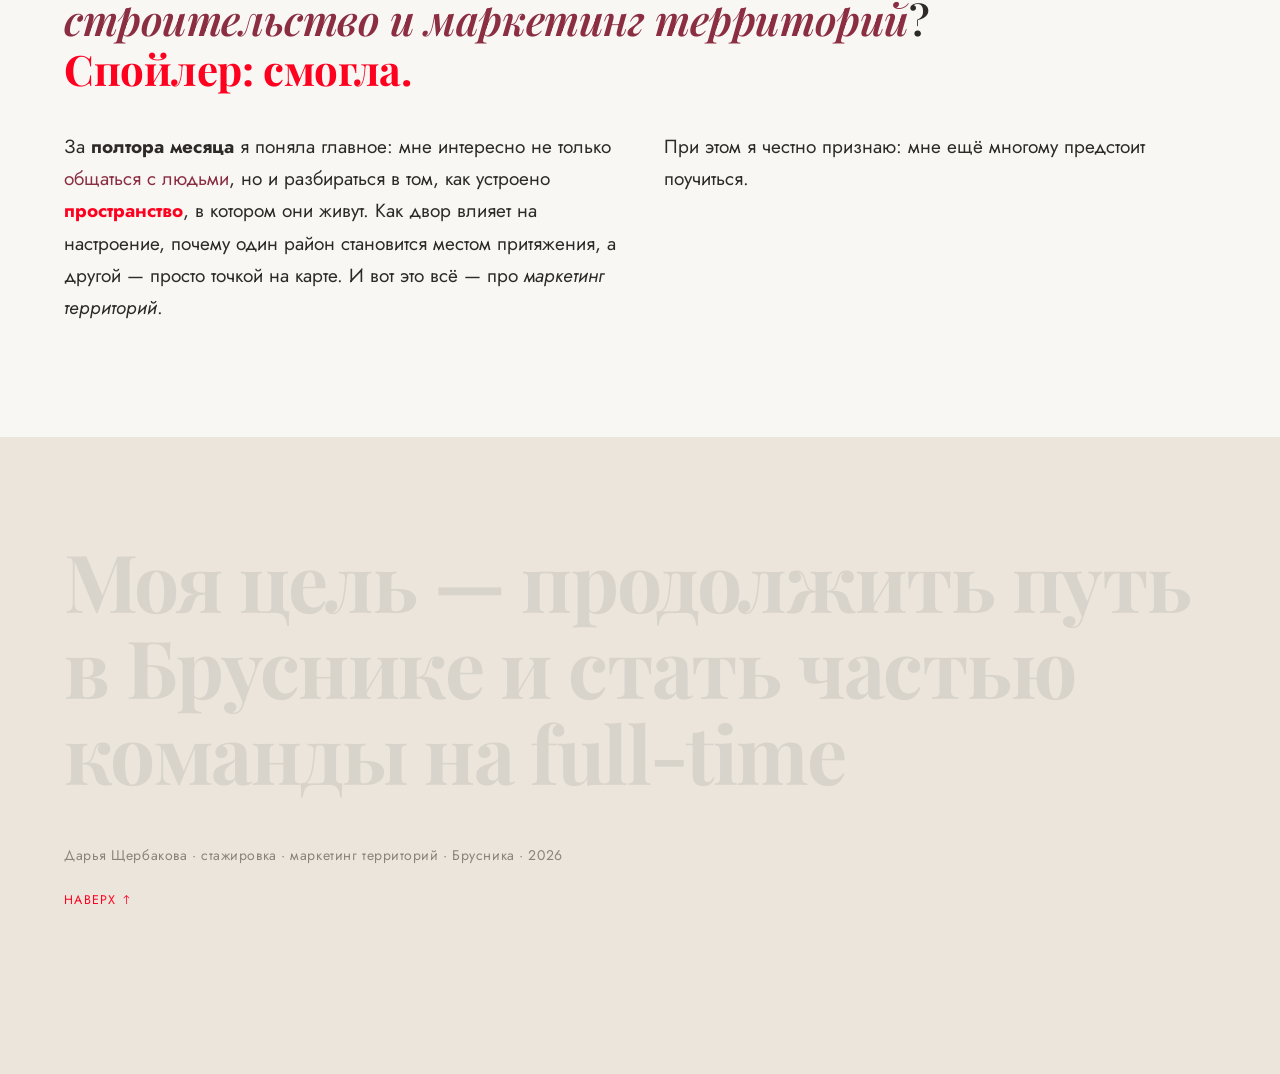
==== commit 34f3058a: "Уместить заголовок «Поворот» в одну строку Co-Authored-By: Devin AI <158243242+devin-ai-integration[" ====
--- a/index.html
+++ b/index.html
@@ -271,7 +271,7 @@
 		<section id="turn">
 			<div class="wrap">
 				<div class="kicker reveal">Поворот</div>
-				<h2 class="h2 reveal">«Я могу выйти<br />и покатать столы»</h2>
+				<h2 class="h2 turn-title reveal">«Я могу выйти и покатать столы»</h2>
 				<div class="turn-grid reveal">
 					<div>
 						<div class="turn-text">
@@ -510,7 +510,7 @@
 					<div class="task-item reveal" data-task>
 						<div class="task-short">работа по продвижению ЗНГ</div>
 						<div class="task-full">
-							Участвовала в задачах по продвижению загородного направления —
+							Участвовала в задачах по продвижению проекта бизнесс-класса —
 							новый для меня формат работы с территорией.
 						</div>
 					</div>
--- a/styles.css
+++ b/styles.css
@@ -707,6 +707,11 @@
 /* ---------- turn ---------- */
 #turn {
 	background: var(--card);
+}
+
+.turn-title {
+	font-size: clamp(18px, 5.4vw, 62px);
+	white-space: nowrap;
 }
 
 .turn-grid {
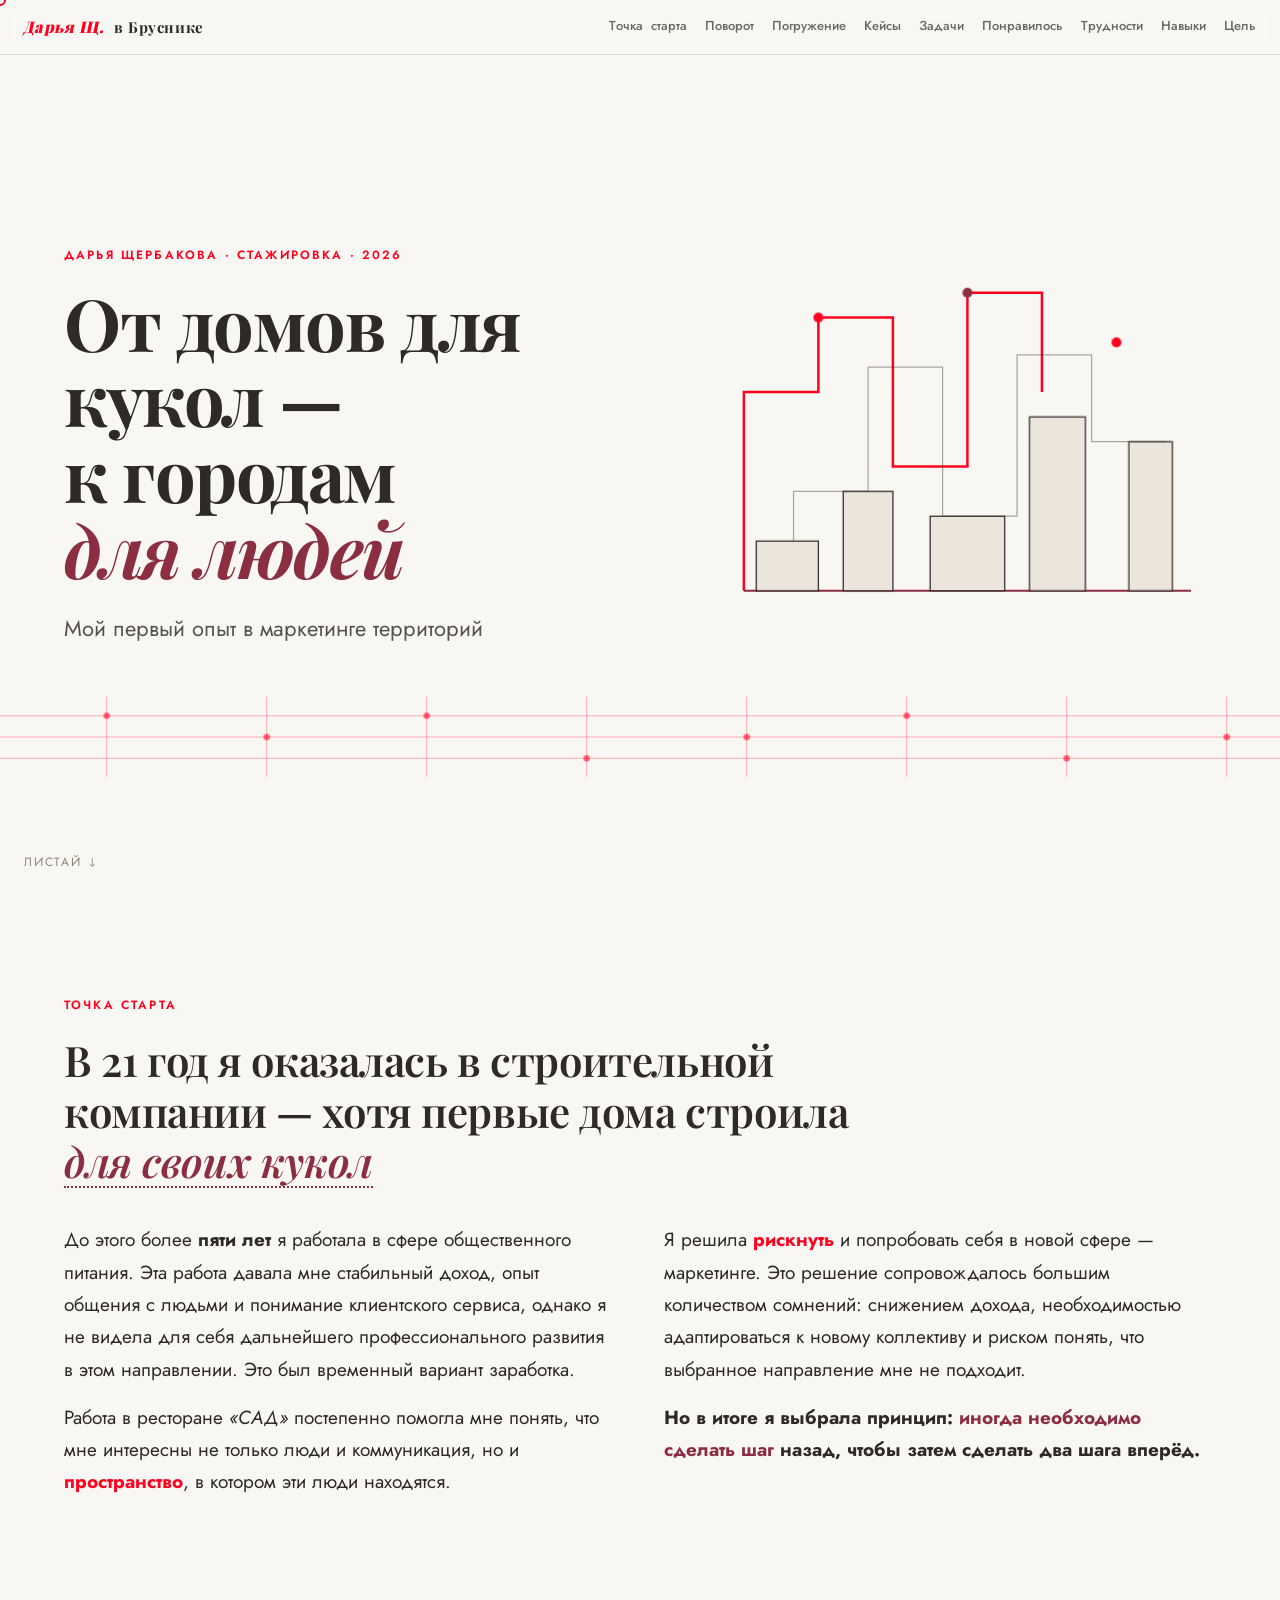
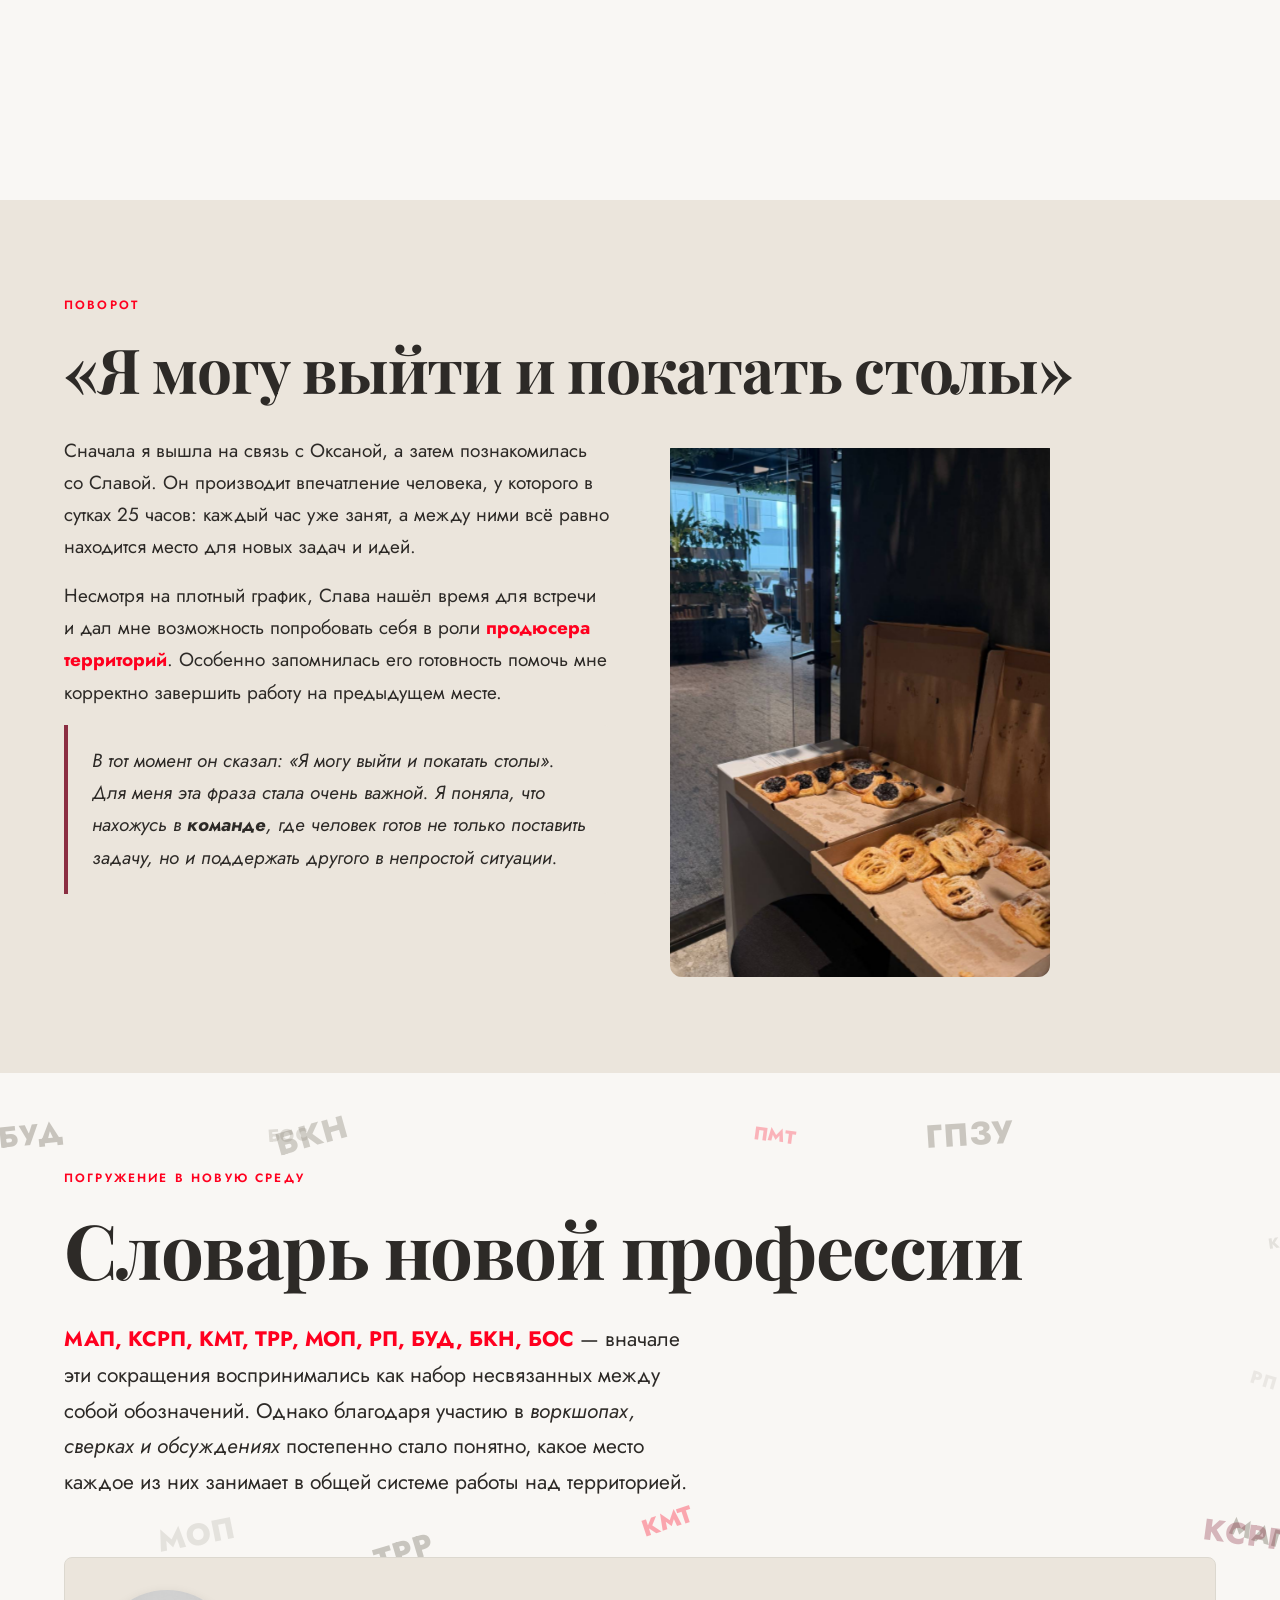
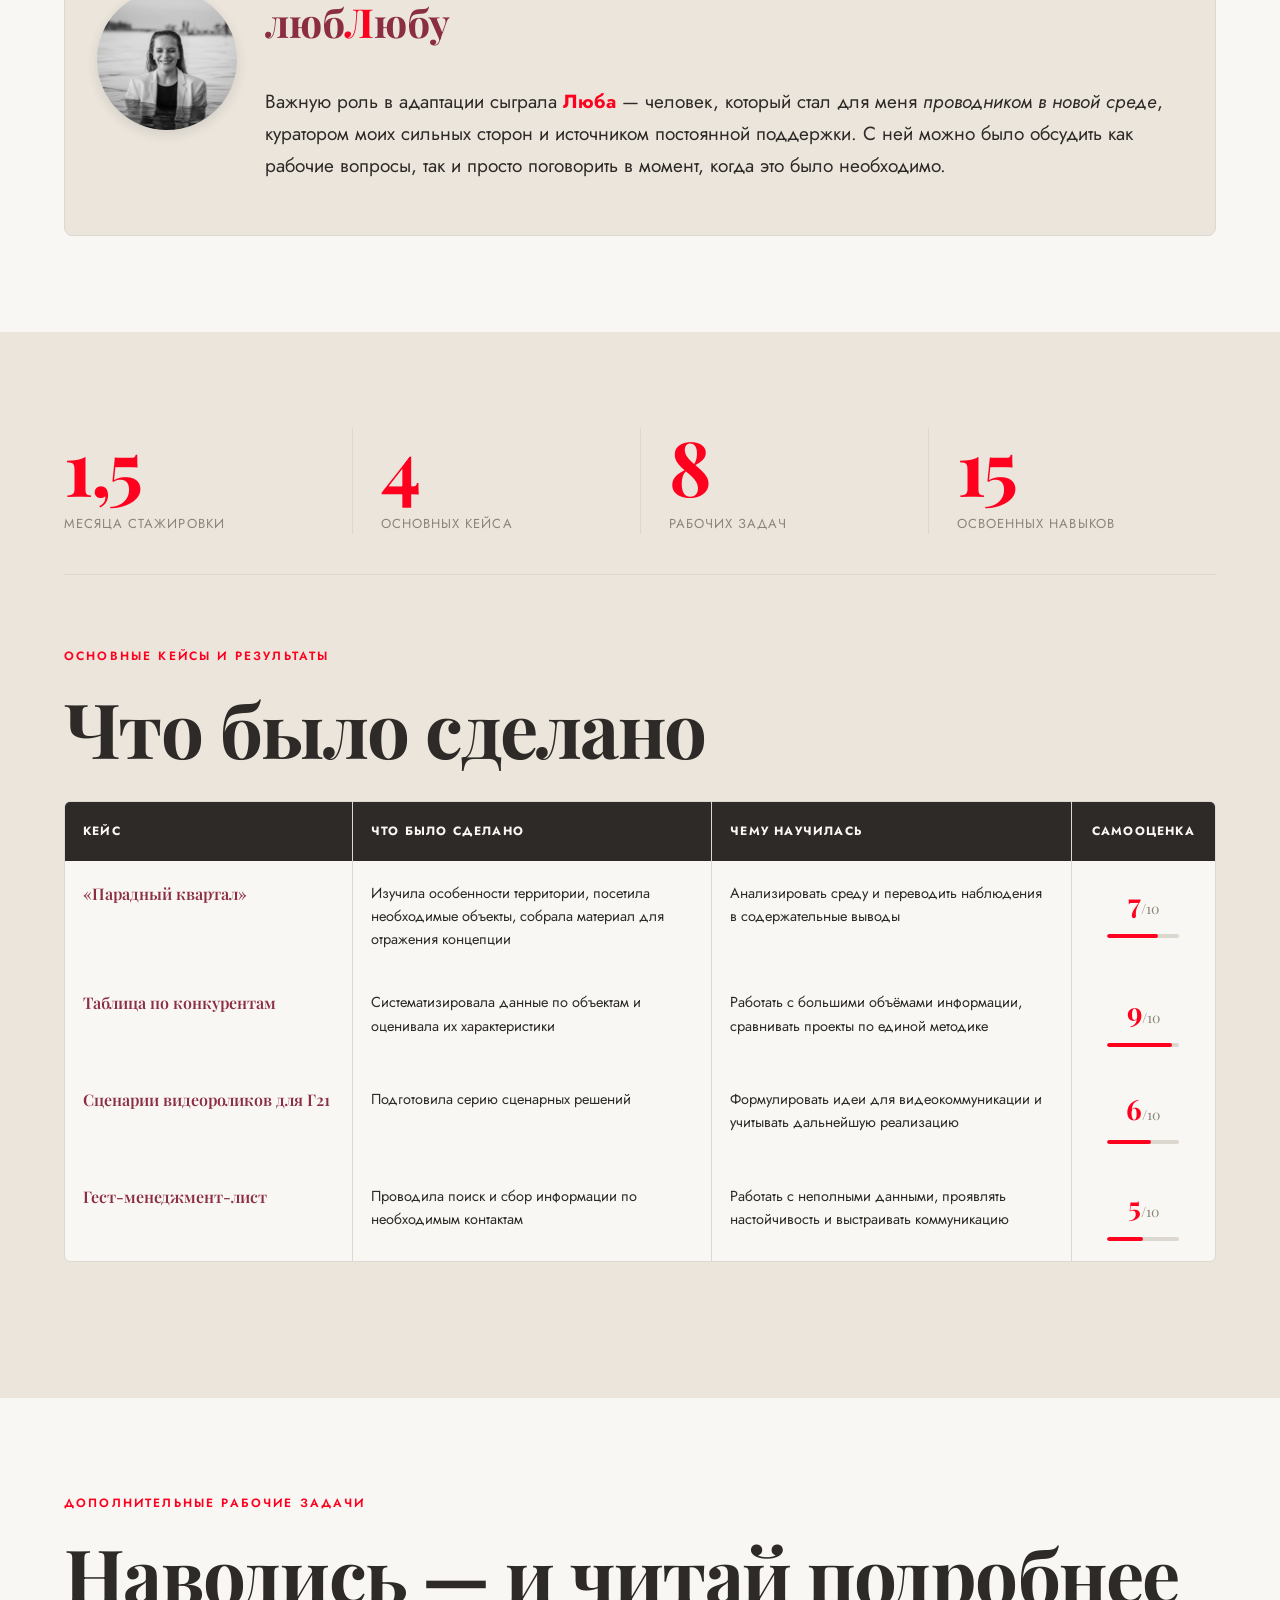
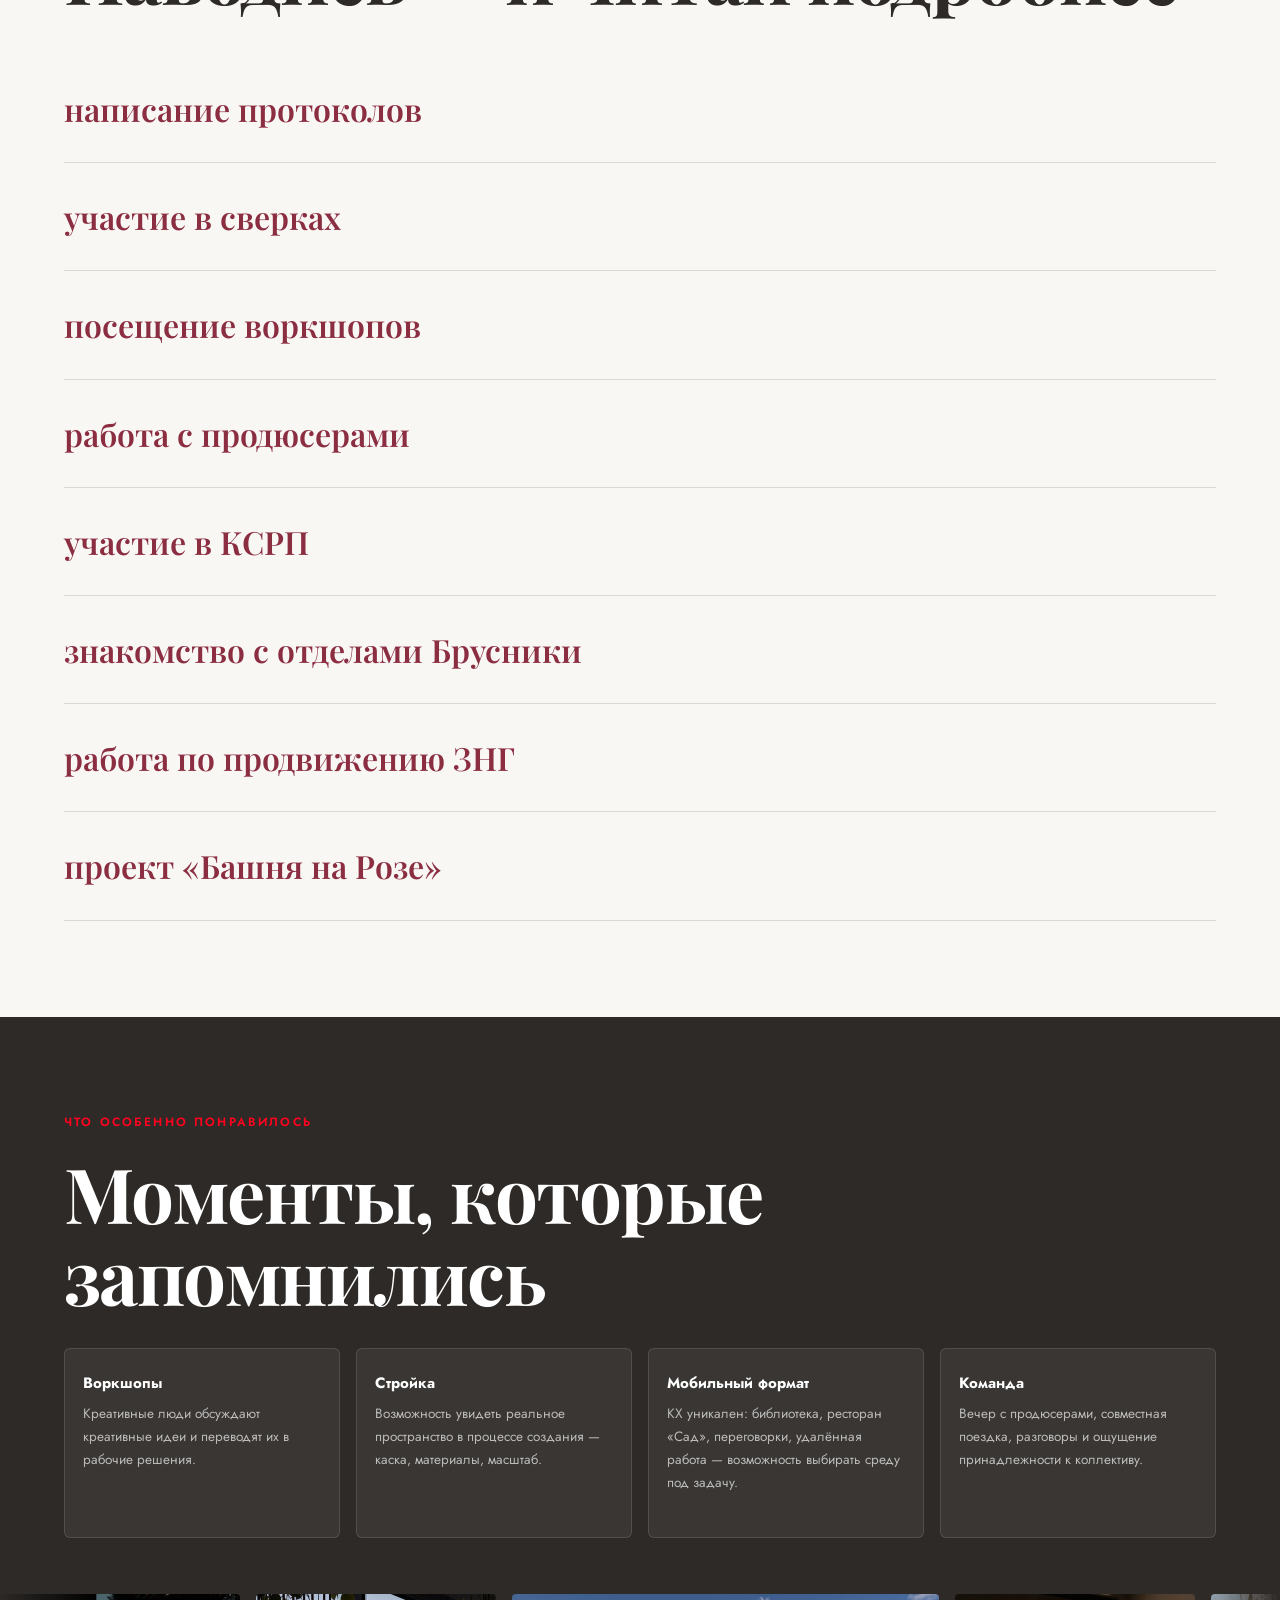
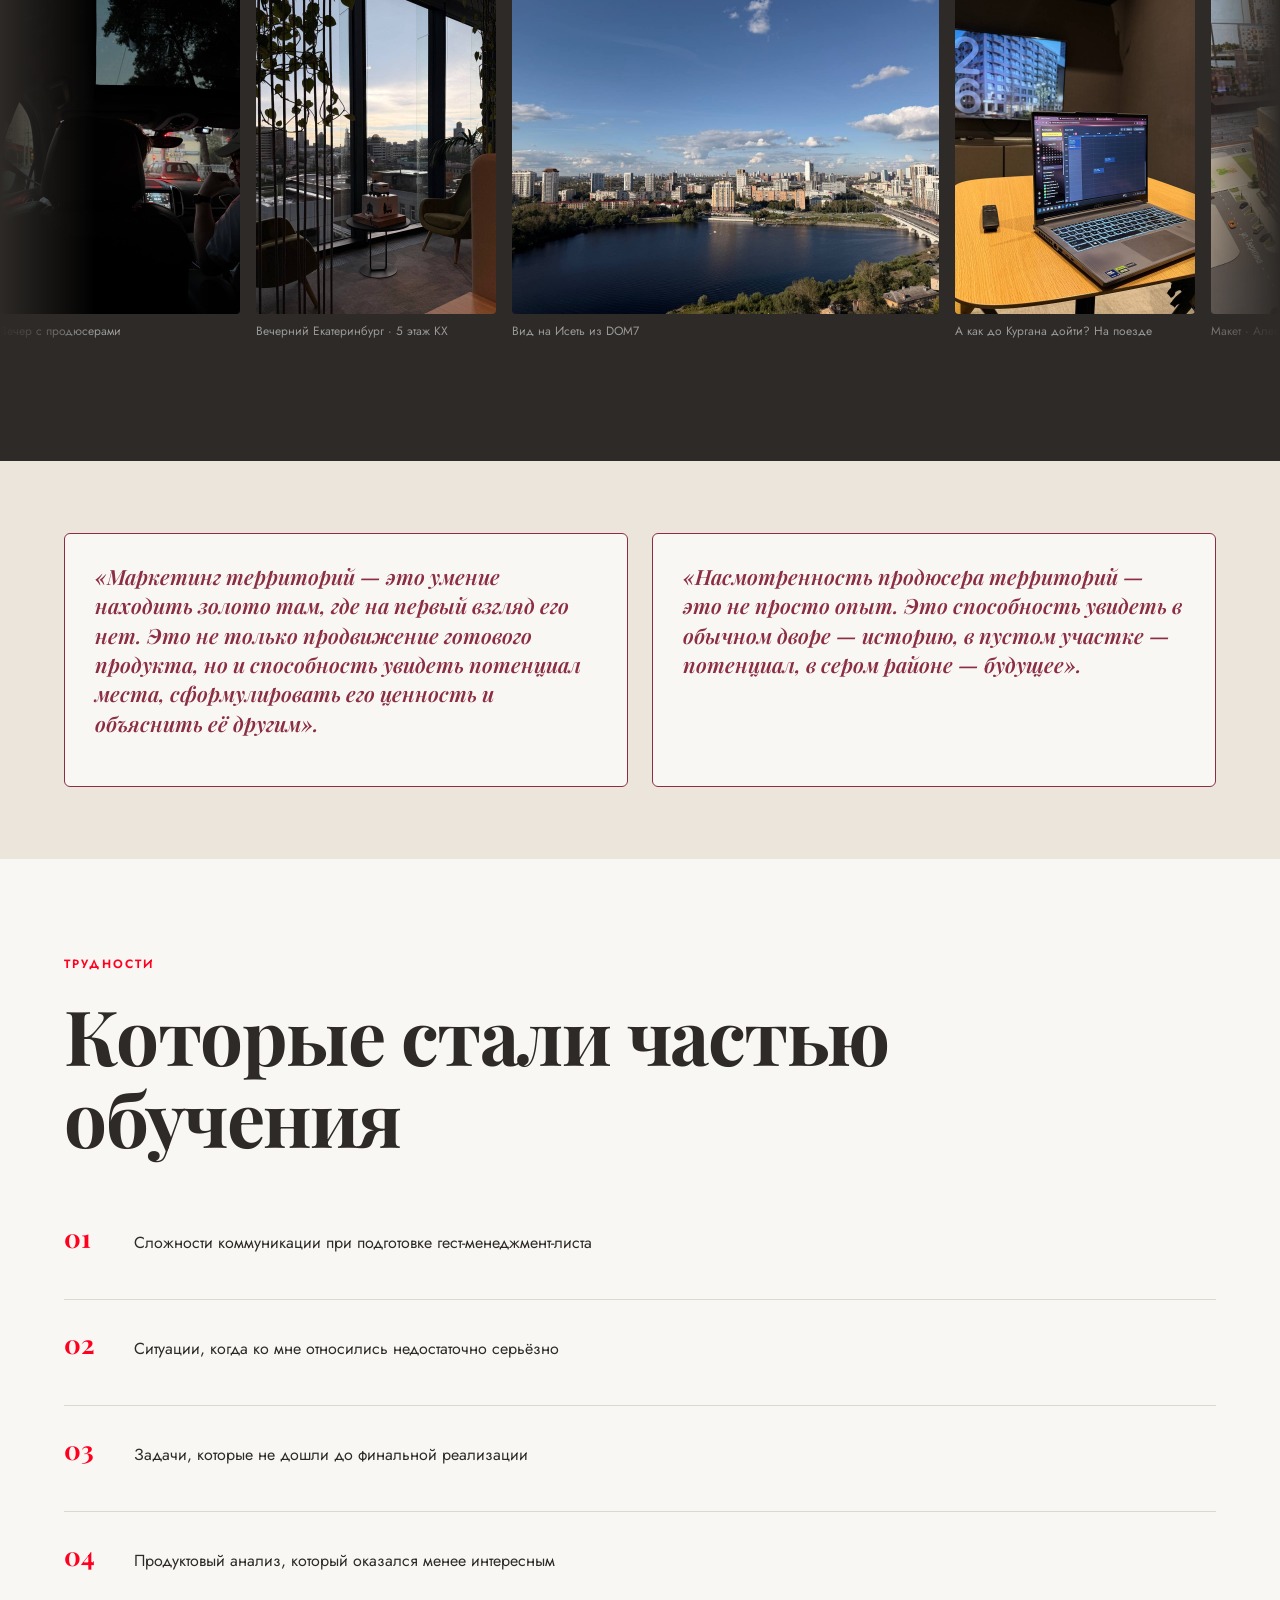
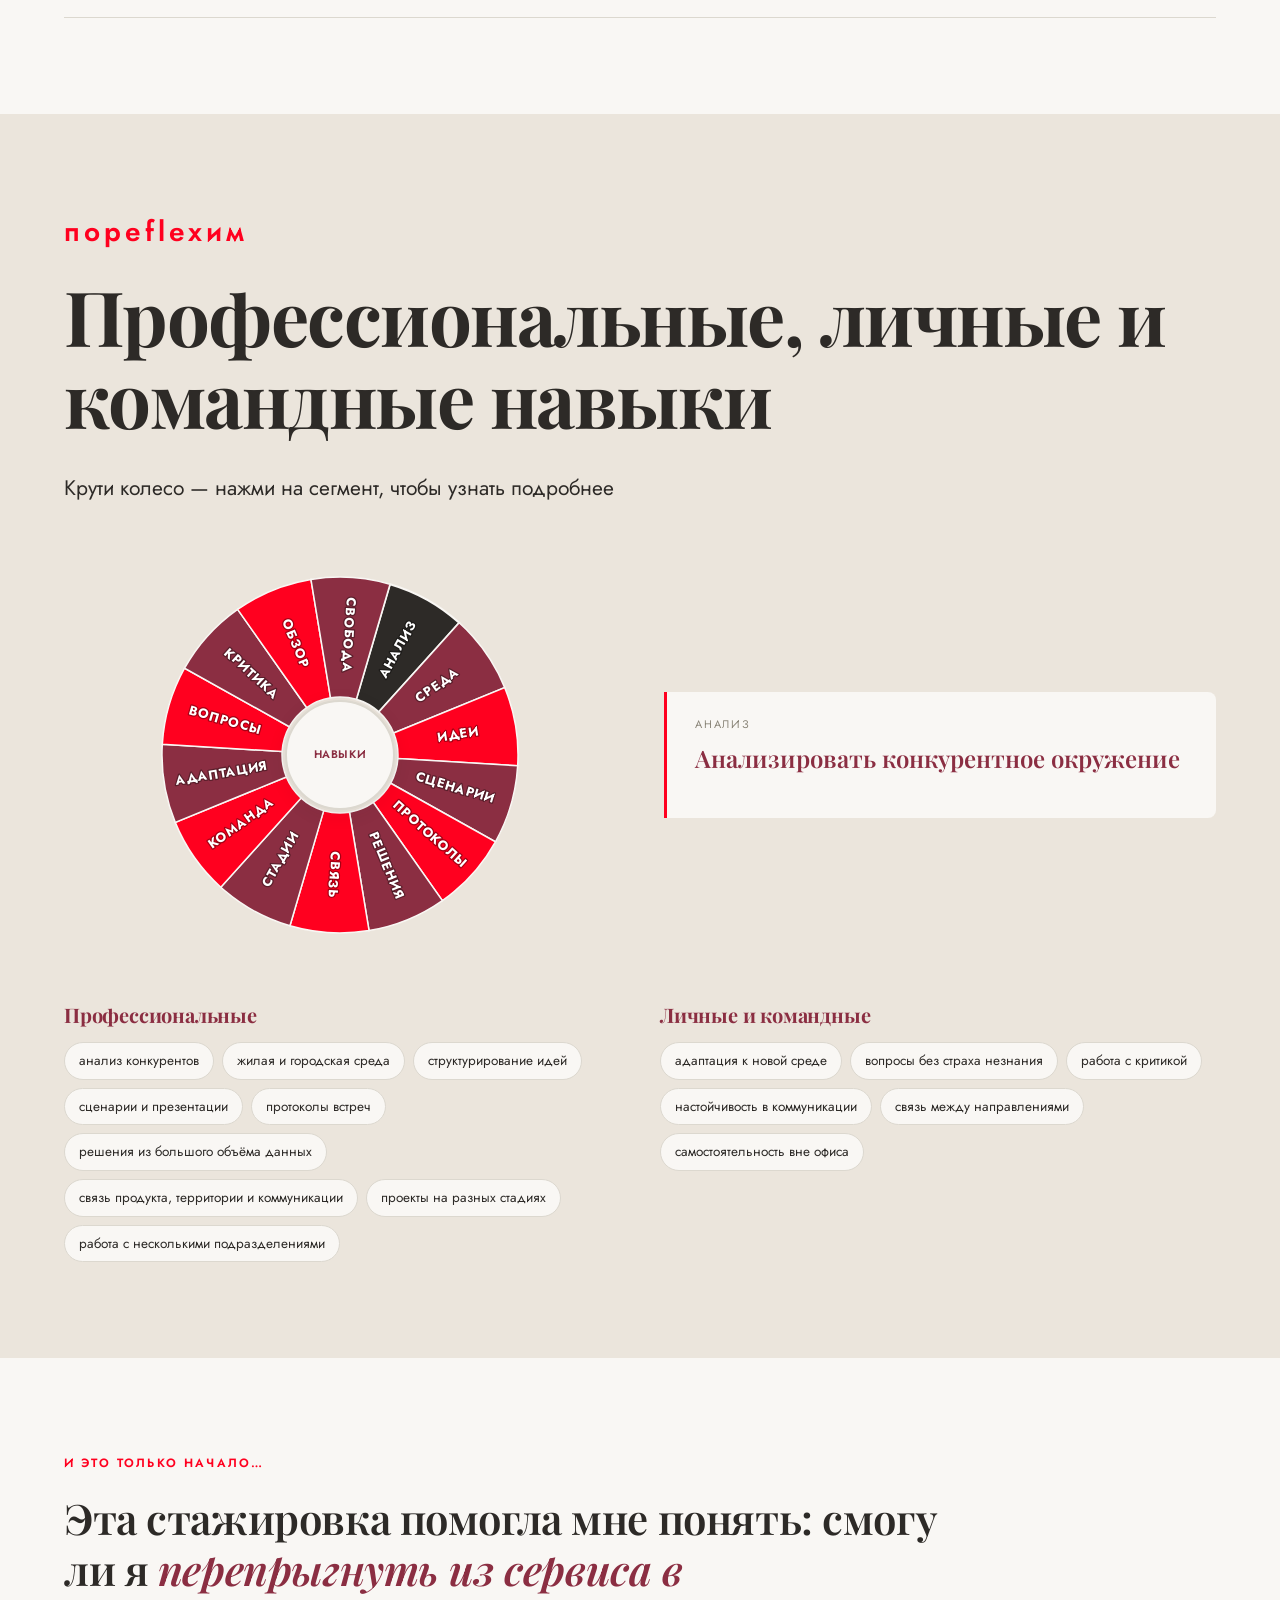
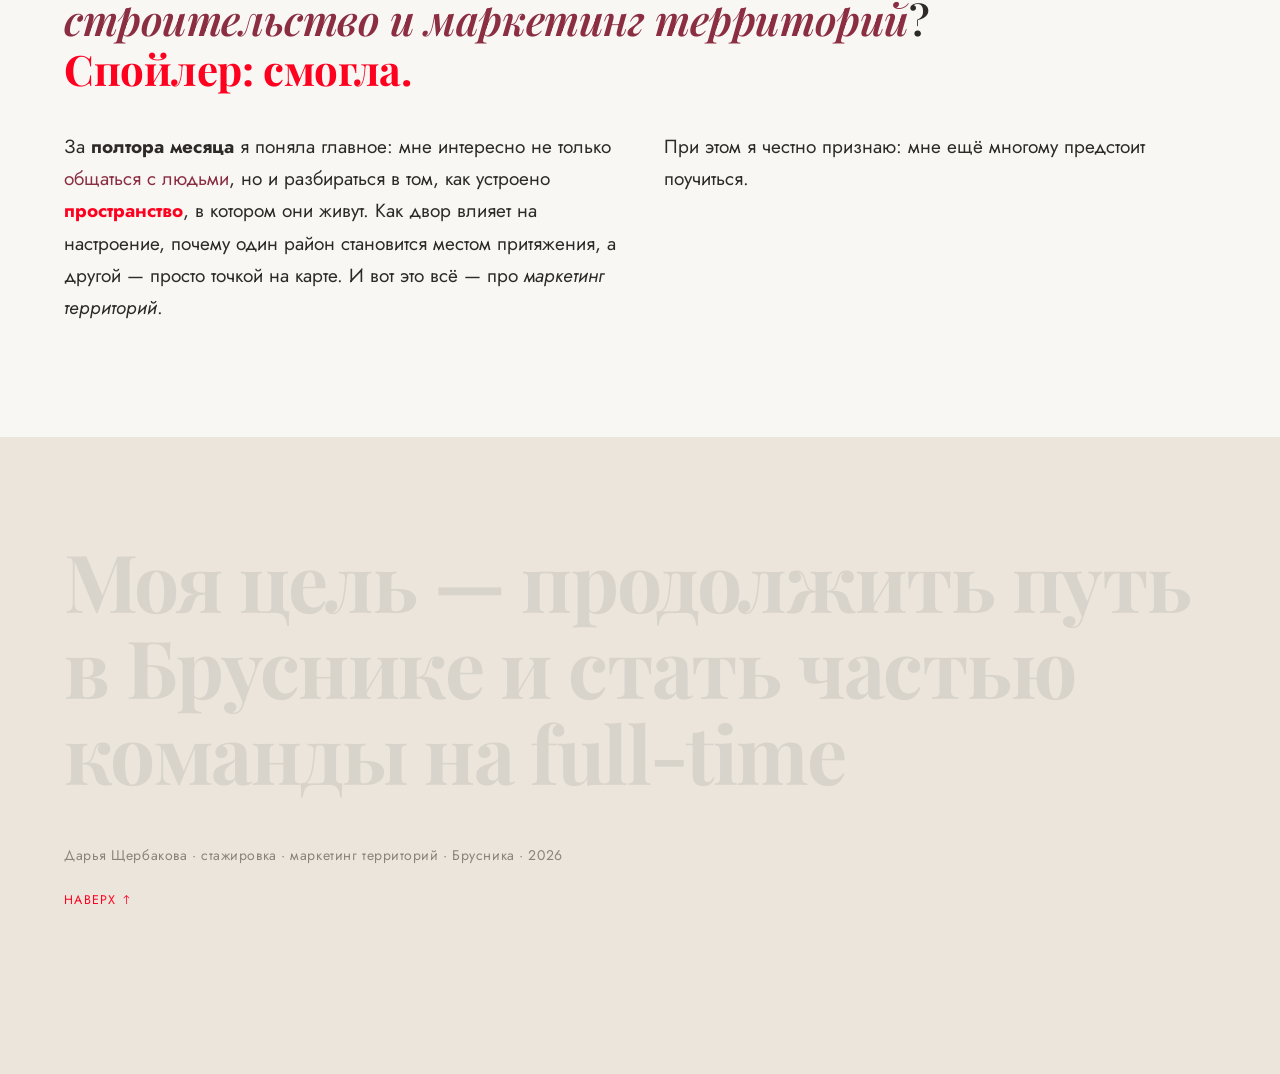
==== commit 1b4cab91: "Уместить заголовок «Поворот» в одну строку Co-Authored-By: Devin AI <158243242+devin-ai-integration[" ====
--- a/index.html
+++ b/index.html
@@ -510,7 +510,7 @@
 					<div class="task-item reveal" data-task>
 						<div class="task-short">работа по продвижению ЗНГ</div>
 						<div class="task-full">
-							Участвовала в задачах по продвижению проекта бизнесс-класса —
+							Участвовала в задачах по продвижению загородного направления —
 							новый для меня формат работы с территорией.
 						</div>
 					</div>
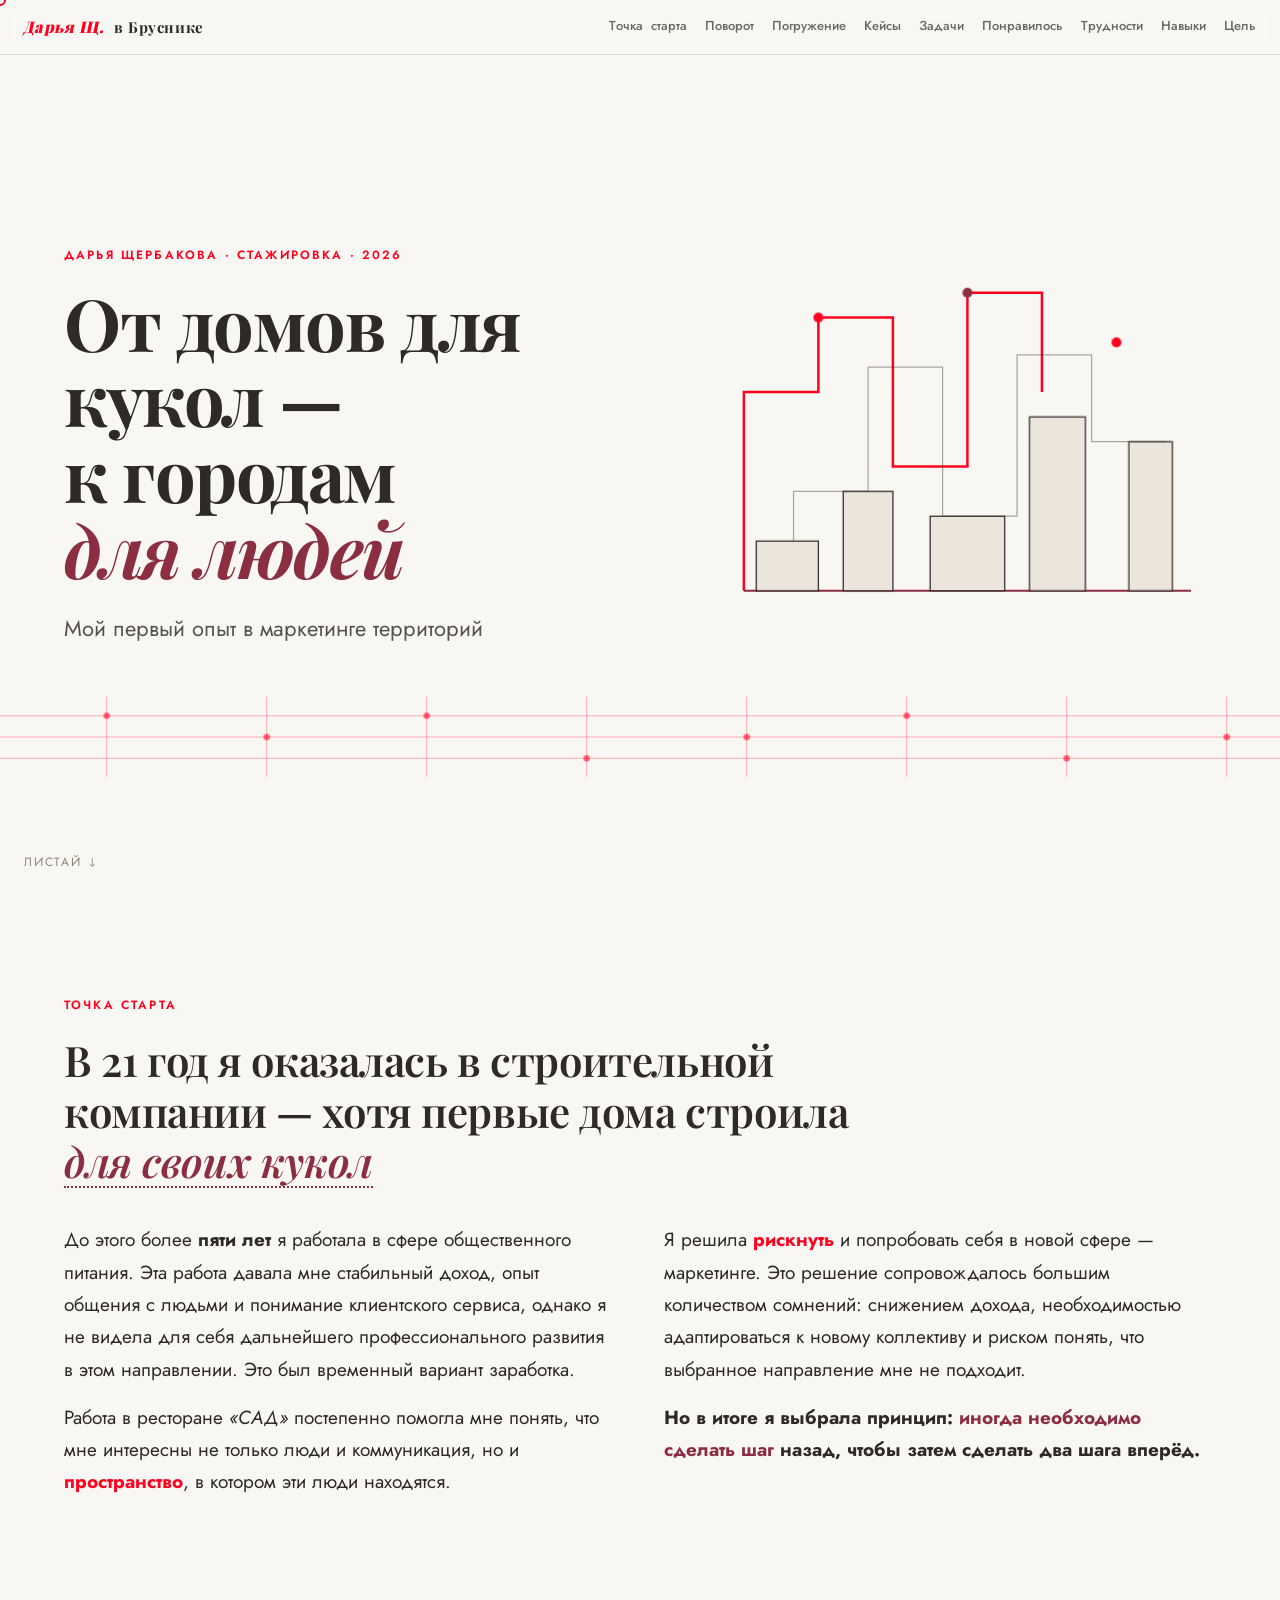
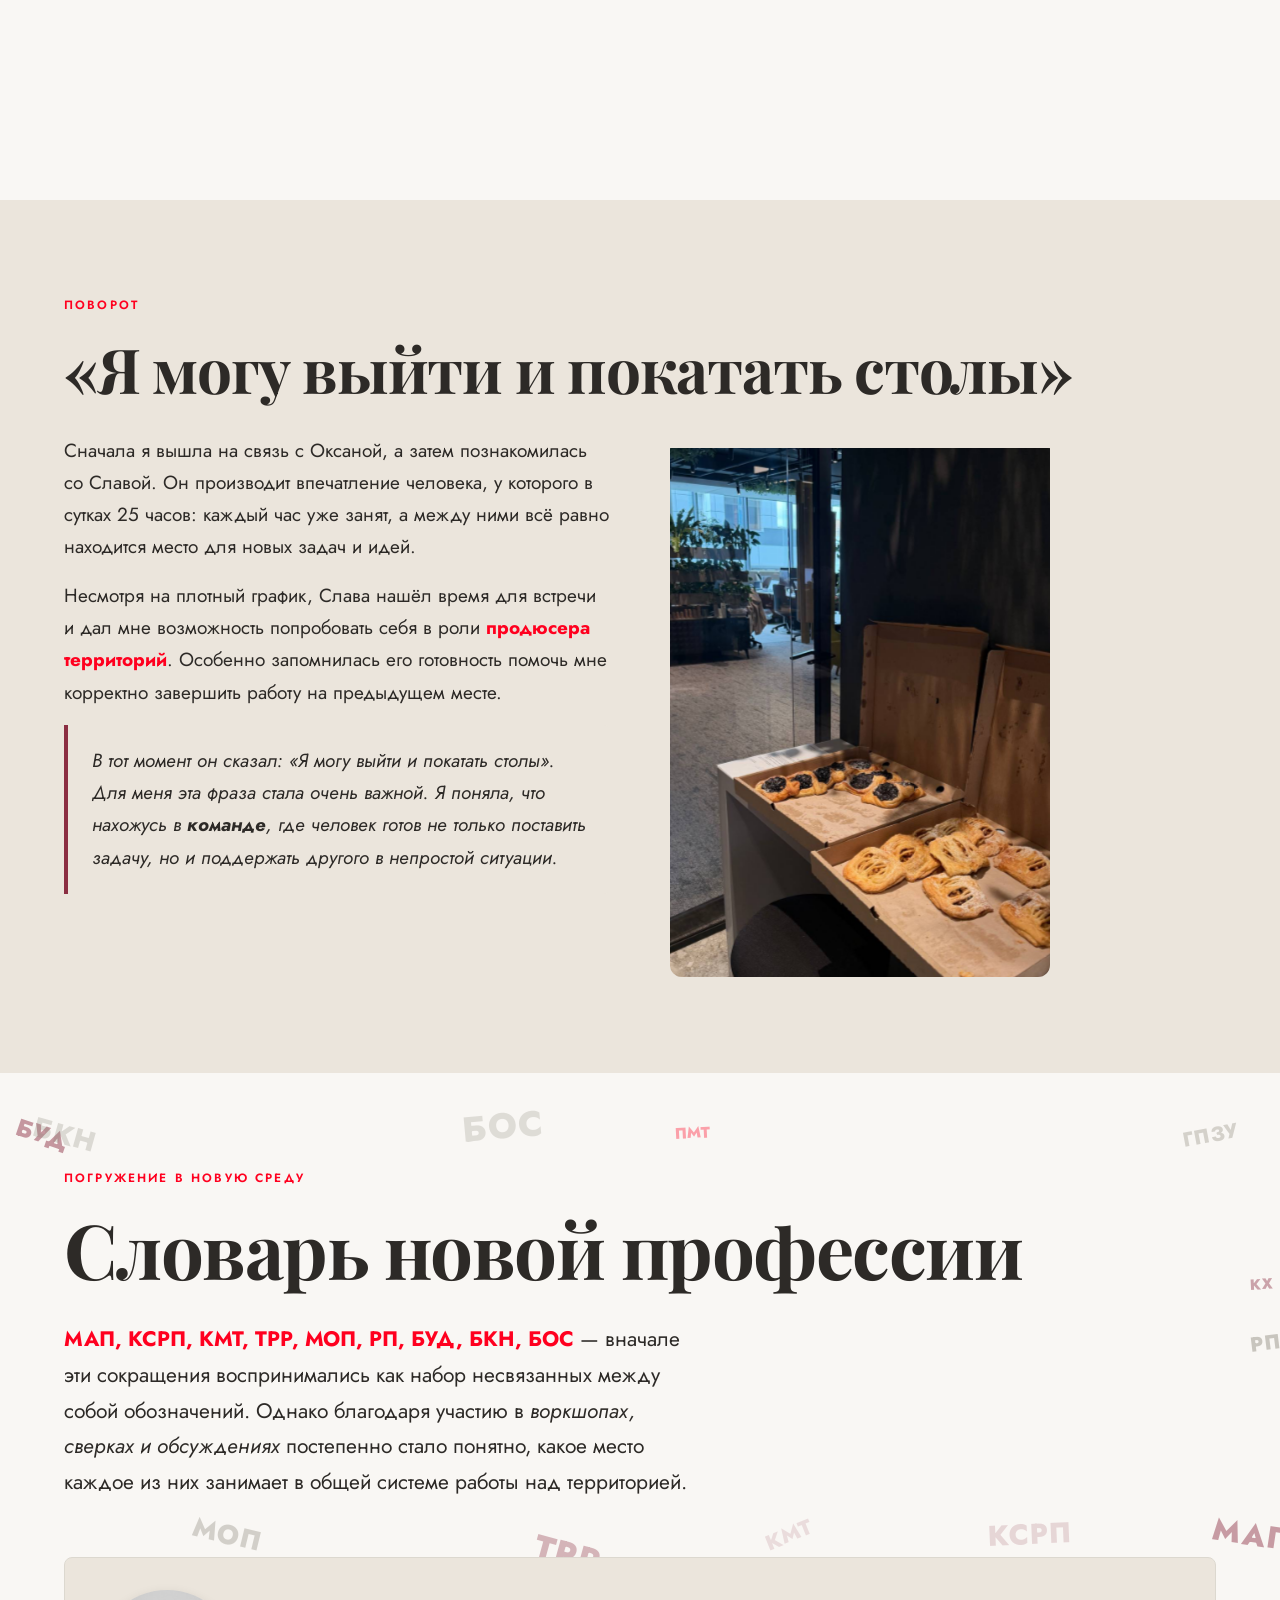
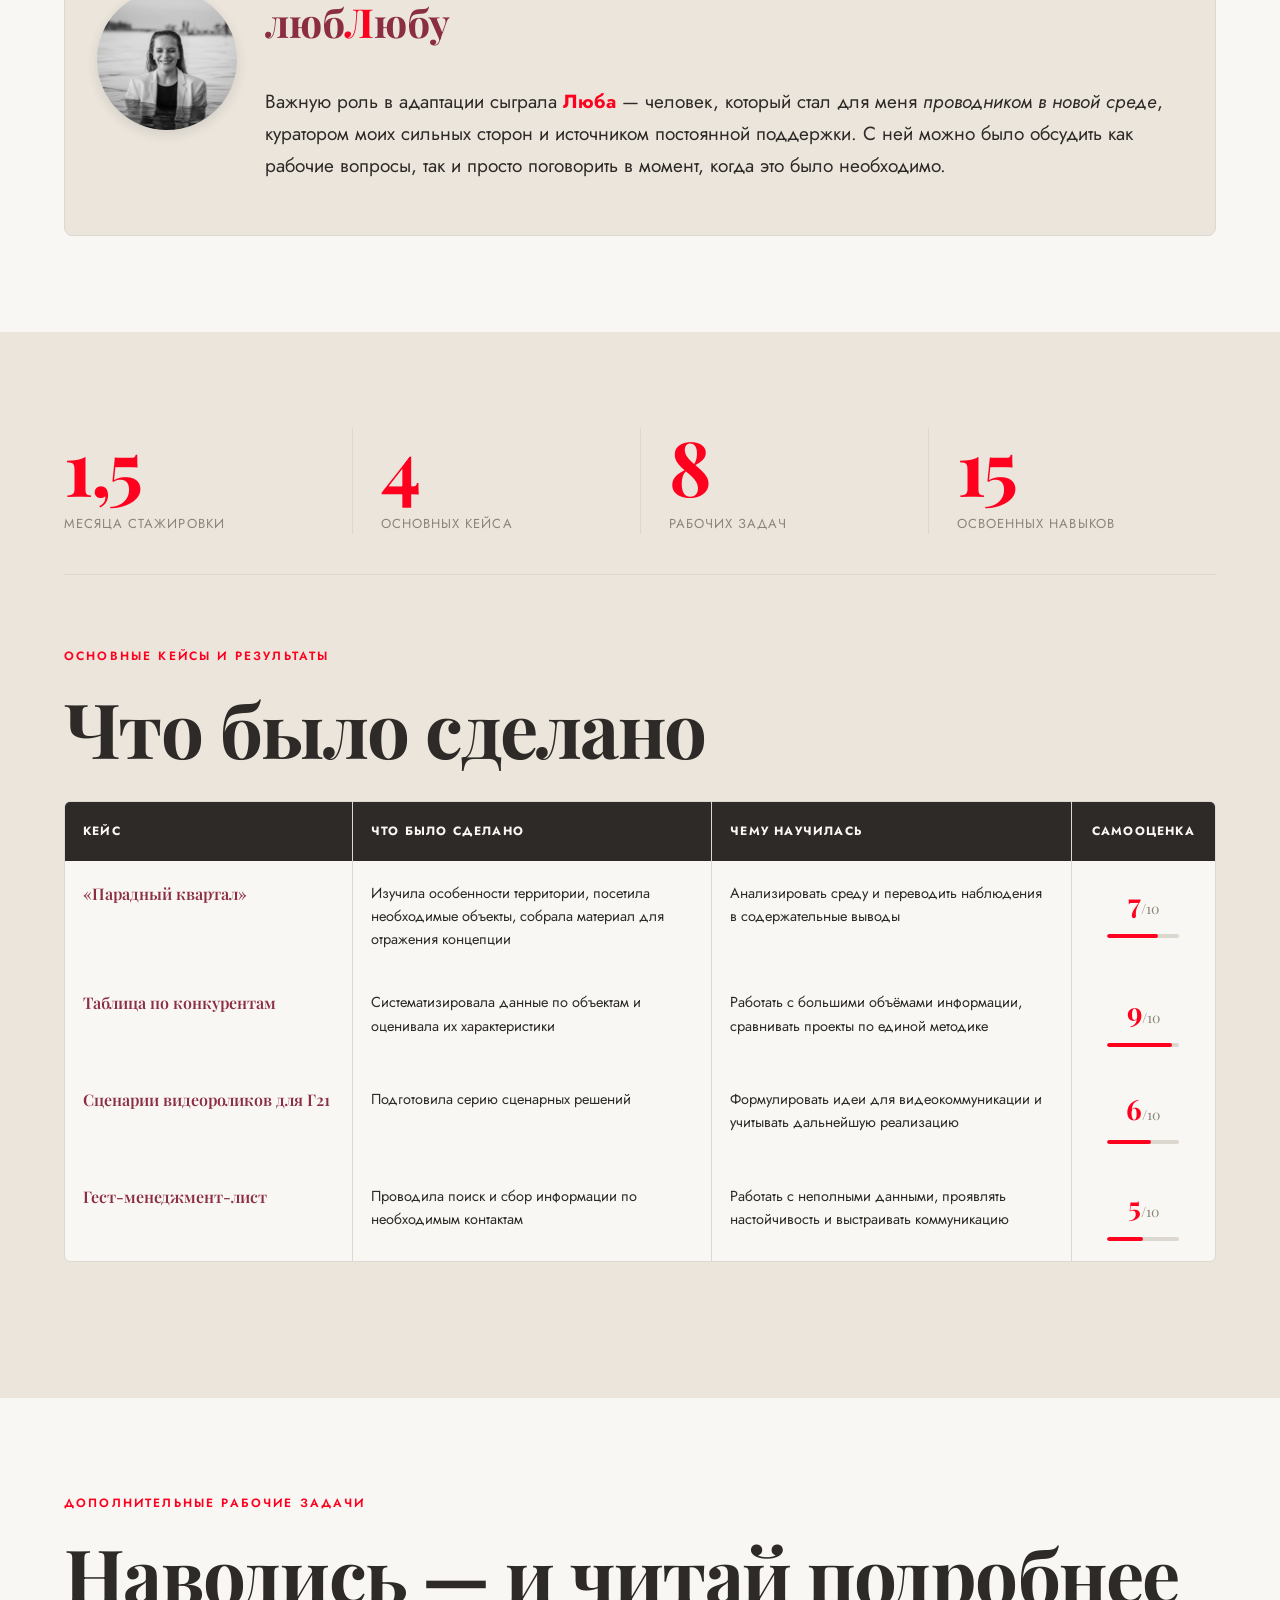
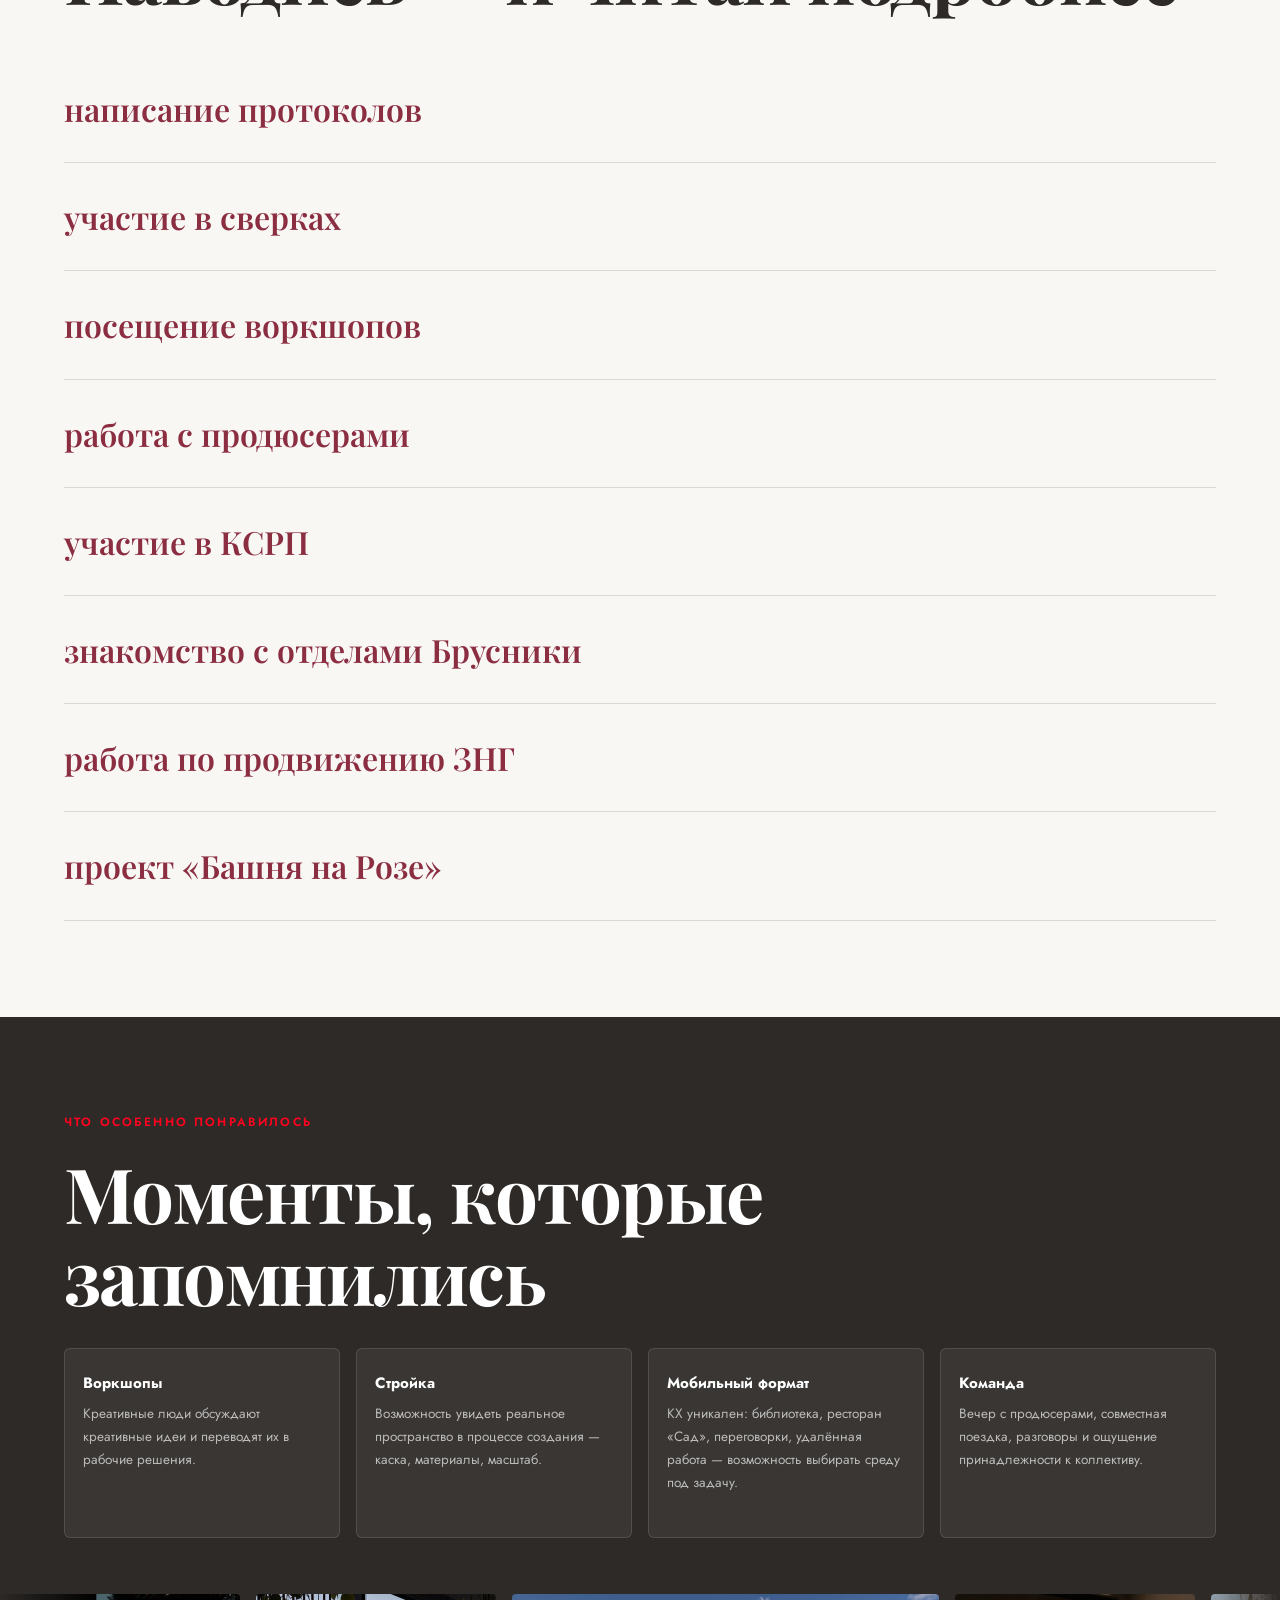
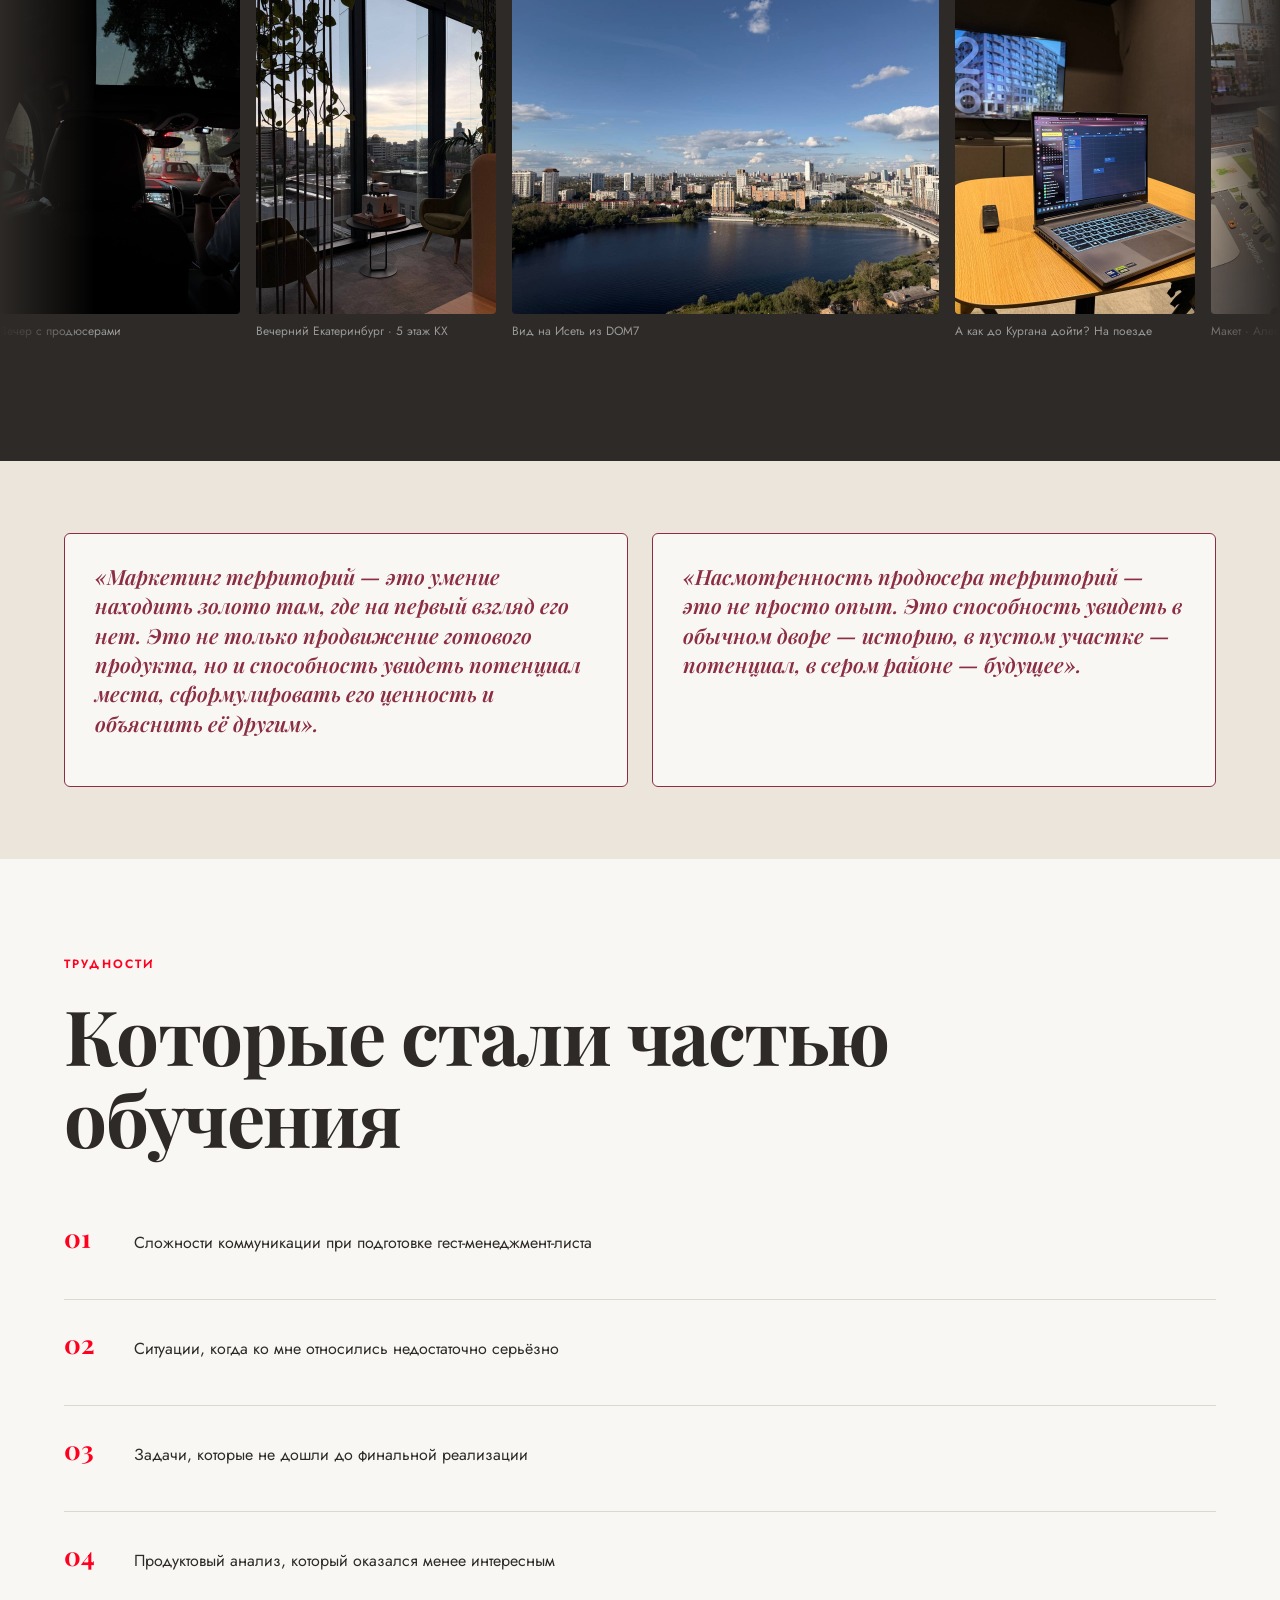
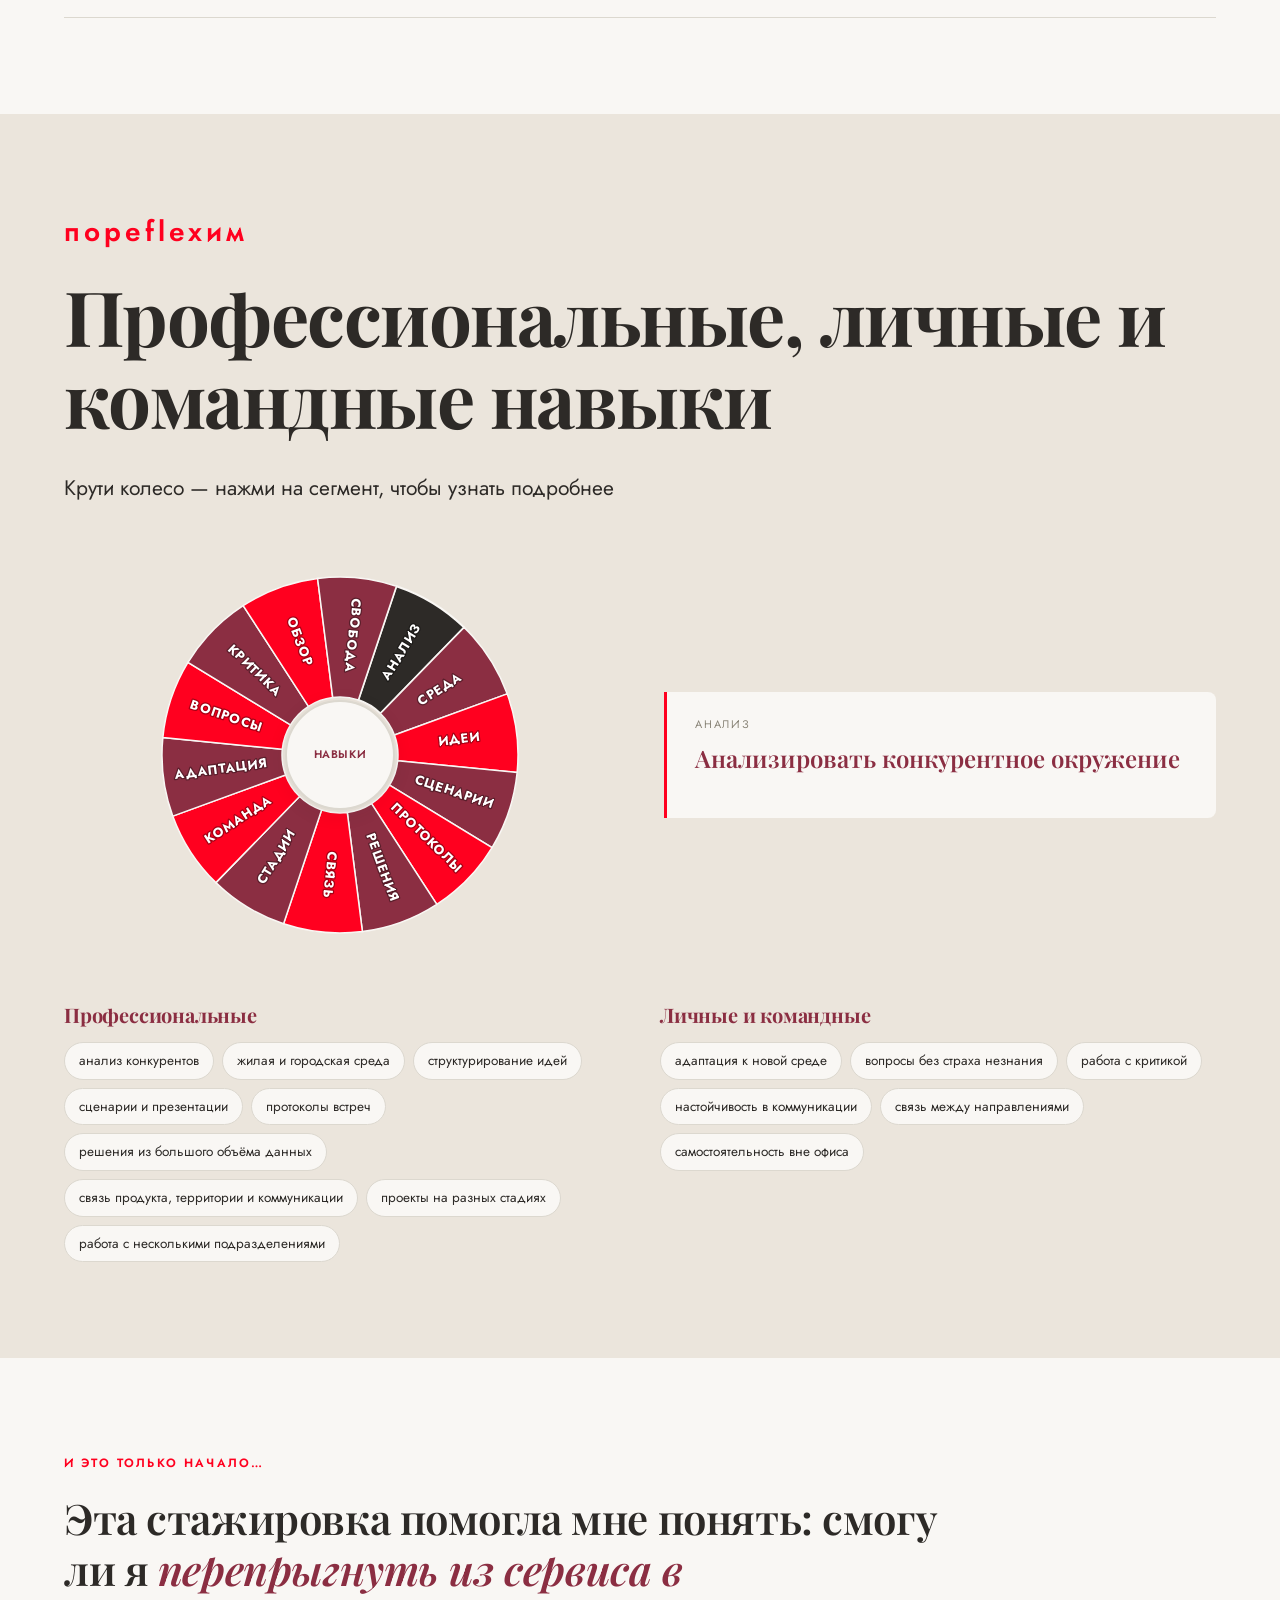
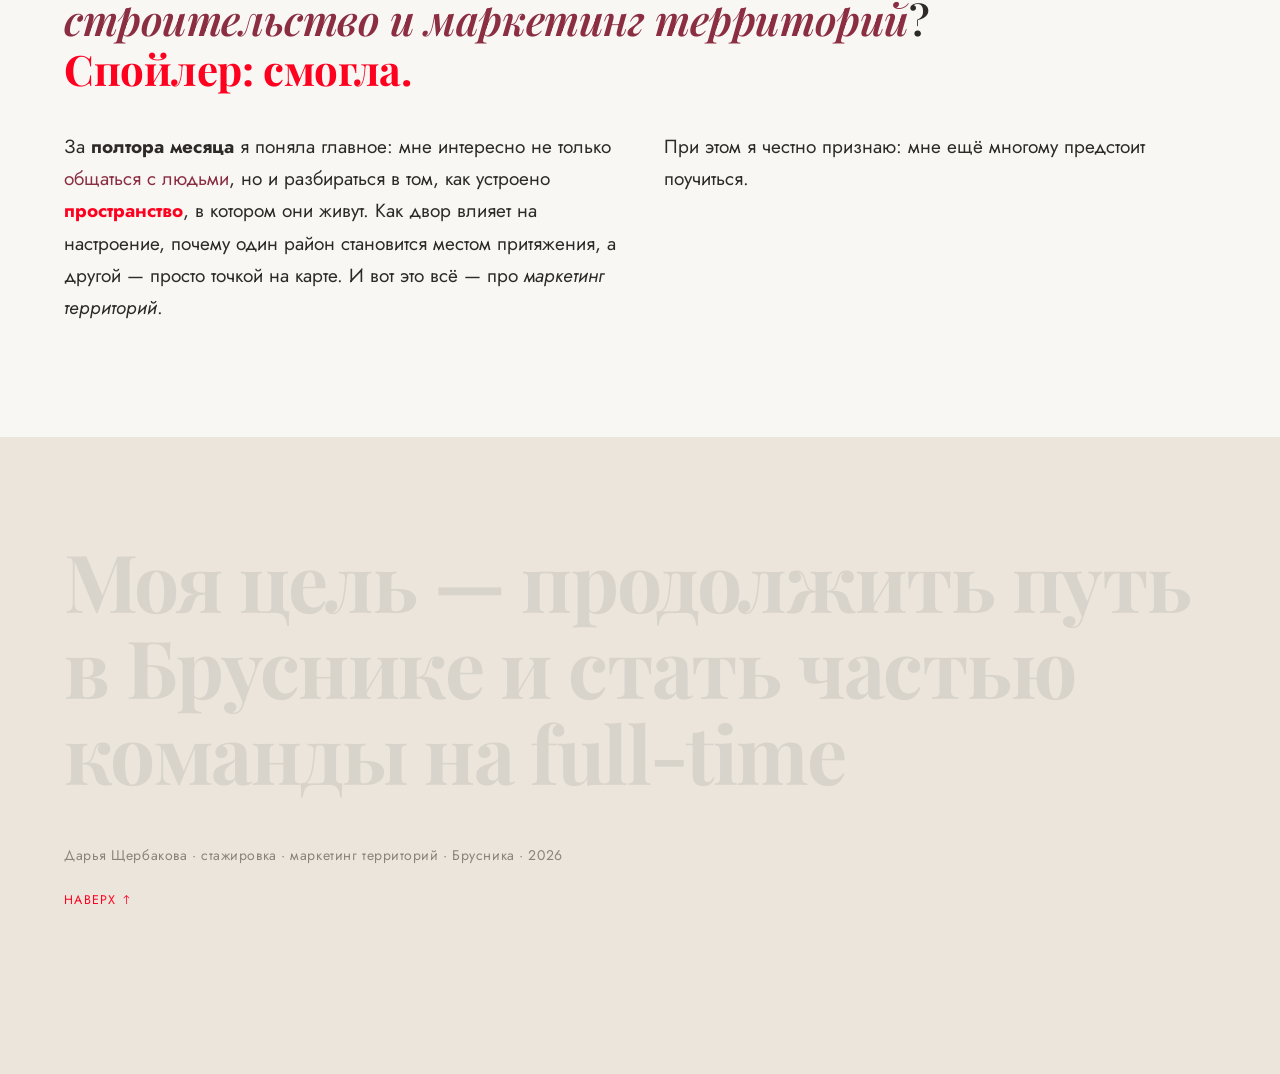
==== commit 2faaea35: "Merge pull request #3 from bluvvis/devin/1788227881-turn-title-one-line Заголовок «Поворот» в одну с" ====
--- a/index.html
+++ b/index.html
@@ -510,7 +510,7 @@
 					<div class="task-item reveal" data-task>
 						<div class="task-short">работа по продвижению ЗНГ</div>
 						<div class="task-full">
-							Участвовала в задачах по продвижению загородного направления —
+							Участвовала в задачах по продвижению проекта бизнесс-класса —
 							новый для меня формат работы с территорией.
 						</div>
 					</div>
